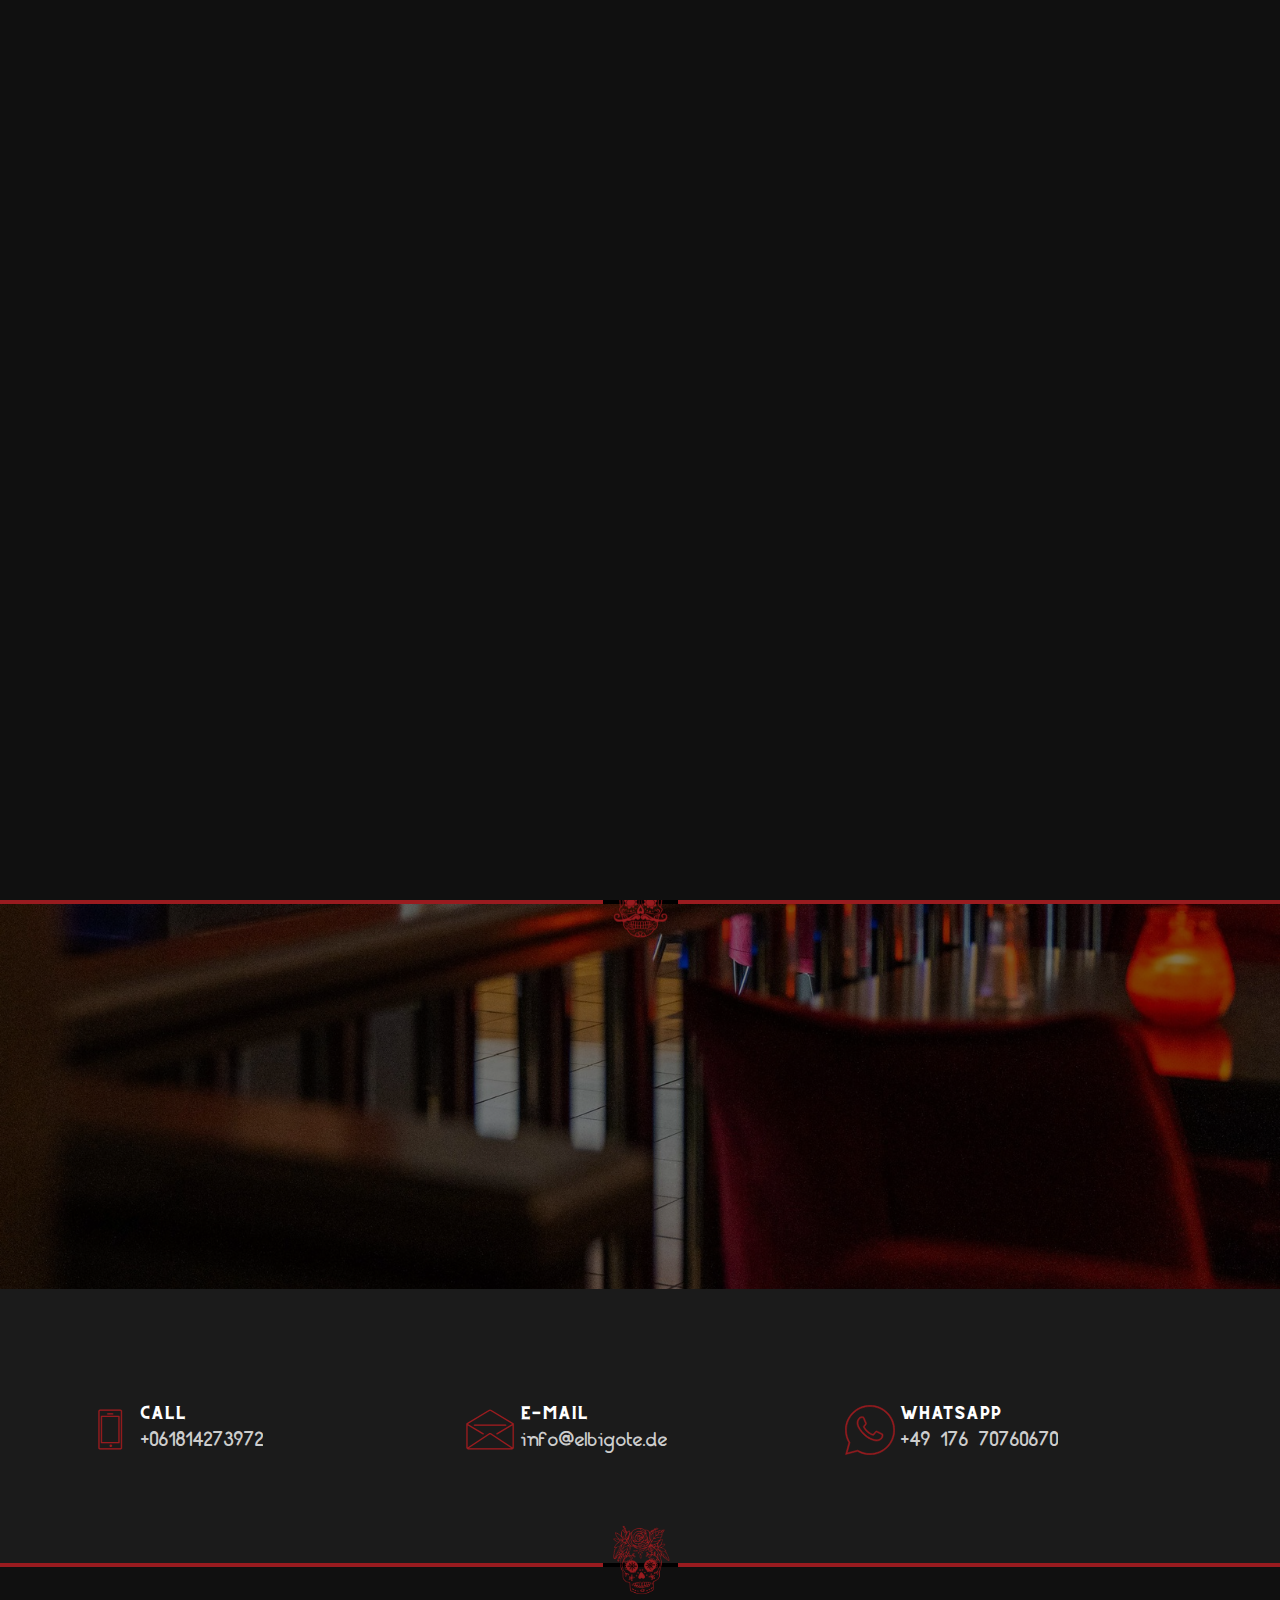
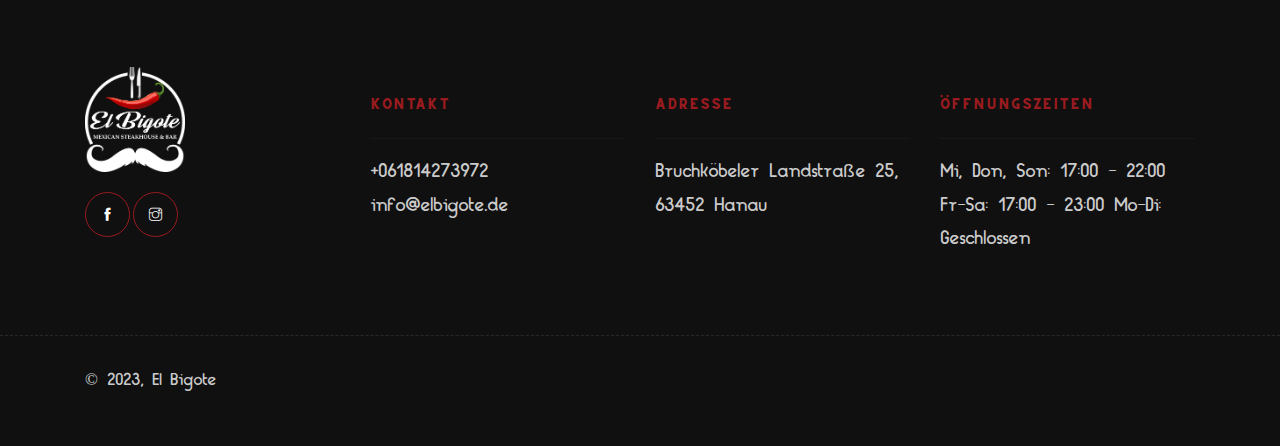
==== onepage-dark/index.html @ 5a8d060b "Initial" ====
<!DOCTYPE html>
<html lang="de">

<head>
    <meta charset="utf-8">
    <meta http-equiv="X-UA-Compatible" content="IE=edge" />
    <meta name="viewport" content="width=device-width, initial-scale=1, maximum-scale=1" />
    <title>El Bigote</title>
    <link rel="shortcut icon" href="../onepage-dark/img/home/El-Bigote.jpg" />
    <link rel="stylesheet" href="css/plugins.css" />
    <link rel="stylesheet" href="css/style.css" />
    <link rel="preconnect" href="https://fonts.googleapis.com">
    <link rel="preconnect" href="https://fonts.gstatic.com" crossorigin>
    <link href="https://fonts.googleapis.com/css2?family=Noto+Sans+Mono:wght@900&family=Noto+Serif:wght@400;700&family=Open+Sans:ital,wght@0,300;0,400;0,500;0,600;0,700;0,800;1,300;1,400;1,500;1,600;1,700;1,800&display=swap" rel="stylesheet">
</head>

<body>
    <!-- Preloader -->
    <div id="preloader"></div>
    <!-- Progress scroll totop -->
    <div class="progress-wrap cursor-pointer">
        <svg class="progress-circle svg-content" width="100%" height="100%" viewBox="-1 -1 102 102">
            <path d="M50,1 a49,49 0 0,1 0,98 a49,49 0 0,1 0,-98" />
        </svg>
    </div>
    <!-- Mouse cursor -->
    <!-- Navbar -->
   <nav class="navbar navbar-expand-lg" style="padding: 0px">
        <div class="container">
            <!-- Logo -->
            <div class="logo-wrapper valign">
                <div class="logo">
                    <a href="index.html"><img src="../onepage-dark/img/home/Transparent.png" style="width: 70px"></a>
                </div>
            </div>
            <a href="menu.html" class="only-mobile-whatsapp" style="background-color: #991b1f; padding: 10px 20px"> <span class="text-center">Karte</span></a>
            <button class="navbar-toggler" type="button" data-toggle="collapse" data-target="#navbarSupportedContent" aria-controls="navbarSupportedContent" aria-expanded="false" aria-label="Toggle navigation"> <span class="icon-bar"><i class="ti-line-double"></i></span> </button>
            <!-- Navbar links -->
            <div class="collapse navbar-collapse" id="navbarSupportedContent">
                <ul class="navbar-nav ml-auto">
                    <li class="nav-item"><a class="nav-link active" href="index.html">Home</a></li>
                    <li class="nav-item"><a class="nav-link active" href="menu.html">Menu</a></li>
                    <li class="nav-item"><a class="nav-link active nav-öffnungszeiten" href="#öffnungszeiten">Öffnungszeiten</a></li>
                </ul>
            </div>
        </div>
    </nav>
    <!-- Slider -->
    <header class="header slider-fade">
        <div class="owl-carousel owl-theme">
            <div class="text-left item bg-img" data-overlay-dark="4" data-background="img/home/erleben_wand.jpg">
                <div class="v-middle caption mt-30">
                    <div class="container">
                        <div class="row">
                            <div class="col-md-8">
                                <div class="o-hidden">
                                    <img style="width: 190px;" src="../onepage-dark/img/home/Transparent.png">
                                    <a href="https://wa.me/4917670760670?text=Ich%20m%C3%B6chte%20einen%20Tisch%20reservieren" class="butn mt-30"> <span class="text-center">Jetzt Reservieren</span></a>
                                    <!-- <a href="https://1.envato.market/winta" target="_blank" class="butn butn-dark"> <span>Reservieren</span>--></a>
                                </div>
                            </div>
                        </div>
                    </div>
                </div>
            </div>
        </div>
    </header>
    <!-- About -->
    <!-- Menus -->
    <!-- Gallery -->
    <!-- Team -->
    <!-- Testimonials -->
    <!-- News -->
    <!-- Promo video - Opening hours -->
    <div class="slice-section-male" style="">
        <div class="middle">
            <div class="slicing-icon-shadow-male"></div>
            <img class="slicing-icon-male" src="img/home/image%20(3).png">
        </div>
    </div>
    <section class="video-opening-hours-section" data-scroll-index="6" id="öffnungszeiten">
        <div class="background bg-img bg-img-fixed section-padding pb-0" data-background="img/home/erleben_saal.jpg" data-overlay-dark="5">
            <div class="container">
                <div class="row">
                   <!-- Promo video -->
                    <div class="col-md-2">

                    </div>
                    <!-- Opening hours -->
                    <div class="col-md-12 col-lg-10 col-xl-8 offset-md-1">
                        <div class="opening-hours-box animate-box" data-animate-effect="fadeInUp">
                            <div class="head-box">
                                <h6></h6>
                                <h4>&#xF6;ffnungszeiten</h4>
                            </div>
                            <div class="content-box">
                                <div class="item">
                                    <div class="info">
                                        <div class="row">
                                            <div class="col-12 col-sm-6 col-md-6 col-lg-4">
                                                <div class="cont">
                                                    <h6 class="day">Mi, Do und So</h6> <span class="time">17:00</span>
                                                    <br> <span class="time">22:00</span>
                                                </div>
                                            </div>
                                            <div class="col-12 col-sm-6 col-md-6 col-lg-4">
                                                <div class="cont">
                                                    <h6 class="day">Fr und Sa</h6> <span class="time">10:00</span>
                                                    <br> <span class="time">22:00</span>
                                                </div>
                                            </div>
                                            <div class="col-12 col-sm-12 col-md-12 col-lg-4">
                                                <div class="cont">
                                                    <h6 class="day">Mo und Di</h6> <span class="time">Ruhetag</span>
                                                    <br>
                                                </div>
                                            </div>
                                        </div>
                                    </div>
                                </div>
                            </div>
                        </div>
                    </div>
                </div>
            </div>
        </div>
    </section>
    <section class="section-padding">
        <div class="container mt-3">
            <div class="row">
                <div class="col-lg-4">
                    <div class="winta-contact-info2">
                        <div class="feat-inner2"> <span class="icon et-phone"></span>
                            <a href="tel:+061814273972" class="feat-info2">
                                <h5>Call</h5>
                                <h6>+061814273972</h6>
                            </a>
                        </div>
                    </div>
                </div>
                <div class="col-lg-4">
                    <div class="winta-contact-info2">
                        <div class="feat-inner2"> <span class="icon et-envelope"></span>
                            <div class="feat-info2">
                                <a href="mailto:info@elbigote.de">
                                    <h5>E-Mail</h5>
                                    <h6>info@elbigote.de</h6>
                                </a>
                            </div>
                        </div>
                    </div>
                </div>
                <div class="col-lg-4">
                    <div class="winta-contact-info2">
                        <div class="feat-inner2"> <img class="icon-whatsapp" src="img/home/download.svg" style="color: #991b1f"/>
                            <a href="https://wa.me/4917670760670?text=Ich%20m%C3%B6chte%20einen%20Tisch%20reservieren" class="feat-info2">
                                <h5>WhatsApp</h5>
                                <h6>+49 176 70760670</h6>
                            </a>
                        </div>
                    </div>
                </div>
            </div>
        </div>
    </section>
    <div class="slice-section-female">
        <div class="middle">
            <div class="slicing-icon-shadow-female"></div>
            <img id="slicing-icon-female" class="slicing-icon-female" src="img/home/image%20(2).png">
        </div>
    </div>
    <!-- Footer -->
    <footer class="main-footer dark">
        <div class="container">
            <div class="row">
                <div class="col-md-12 mb-30 col-xl-3">
                    <div class="item abot">
                        <div class="logo mb-20">
                            <img style="width: 100px" src="img/home/Transparent.png">
                        </div>
                        <div class="social-icon" >
                            <a href="https://www.facebook.com/elbigotemexicansteakhouse"><i class="ti-facebook"></i></a>
                            <a href="https://www.instagram.com/elbigotemexicansteakhouse/"><i class="ti-instagram"></i></a>
                        </div>
                    </div>
                </div>
                <div class="col-md-6 offset-md-1 mb-30 col-xl-3">
                    <div class="item fotcont">
                        <div class="fothead">
                            <h6>Kontakt</h6>
                            <hr style="background-color: #1b1b1b"/>
                        </div>
                        <p>+061814273972</p>
                        <p>info@elbigote.de</p>
                    </div>
                </div>
                <div class="col-md-6 offset-md-1 mb-30 col-xl-3">
                    <div class="item fotcont">
                        <div class="fothead">
                            <h6>Adresse</h6>
                            <hr style="background-color: #1b1b1b"/>
                        </div>
                        <p>Bruchköbeler Landstraße 25, 63452 Hanau</p>
                    </div>
                </div>
                <div class="col-md-6 offset-md-1 mb-30 col-xl-3">
                    <div class="item fotcont">
                        <div class="fothead">
                            <h6 class="öffnungszeiten">Öffnungszeiten</h6>
                            <hr style="background-color: #1b1b1b"/>
                        </div>
                        <p>Mi, Don, Son: 17:00 - 22:00 Fr-Sa: 17:00 - 23:00 Mo-Di: Geschlossen</p>
                    </div>
                </div>
            </div>
        </div>
        <div class="sub-footer">
            <div class="container">
                <div class="row">
                    <div class="col-md-8">
                        <div class="credits">
                            <p>© 2023, El Bigote</p>
                        </div>
                    </div>
                </div>
            </div>
        </div>
    </footer>
    <!-- jQuery -->
    <script src="js/jquery-3.0.0.min.js"></script>
    <script src="js/jquery-migrate-3.0.0.min.js"></script>
    <script src="js/modernizr-2.6.2.min.js"></script>
    <script src="js/pace.js"></script>
    <script src="js/popper.min.js"></script>
    <script src="js/bootstrap.min.js"></script>
    <script src="js/scrollIt.min.js"></script>
    <script src="js/jquery.waypoints.min.js"></script>
    <script src="js/owl.carousel.min.js"></script>
    <script src="js/jquery.stellar.min.js"></script>
    <script src="js/jquery.magnific-popup.js"></script>
    <script src="js/YouTubePopUp.js"></script>
    <script src="js/scripts.js"></script>
</body>
</html>
---- onepage-dark/css/style.css ----
/* -----------------------------------------------------------------------------------

 01. Google Fonts
 02. Basics style
 03. Preloader style
 04. Selection style
 05. Owl-Theme settings
 06. Sections style
 07. Navbar style
 08. Header style
 09. Slider style
 10. Page Banner Header
 11. About style 
 12. Team style
 13. Menu List Style
 14. Today Menu Style
 15. Testimonials
 16. Gallery style
 17. Promo video and Opening Hours style
 18. News Home style
 19. Blog style
 20. Post style
 21. Contact style
 22. Button style
 23. Progress scroll totop button
 24. Footer style
 25. Cursor Style
 26. Responsive (Media Query)
 27. Totenkopf icons
 
----------------------------------------------------------------------------------- */


/* ======= Google fonts ======= */
@import url('https://fonts.googleapis.com/css2?family=Mukta:wght@300;400;500;600;700&family=Pirata+One&display=swap');

@font-face {
    font-family: 'cs-gordon-vintage';
    src: url('onepage-dark/custom-fonts/CS Gordon Vintage.otf') format('opentype');
}

@font-face {
    font-family: 'nord-regular';
    src: url('onepage-dark/custom-fonts/NordRegular.ttf') format('opentype');
}
/* ======= Basics ======= */
* {
    margin: 0;
    padding: 0;
    -webkit-box-sizing: border-box;
    box-sizing: border-box;
    outline: none;
    list-style: none;
    word-wrap: break-word;
}
html,
body {
    -moz-osx-font-smoothing: grayscale;
    -webkit-font-smoothing: antialiased;
    -moz-font-smoothing: antialiased;
    font-smoothing: antialiased;
}
body {
    overflow-x: hidden !important;
    background: #1b1b1b;
    font-family: 'cs-gordon-vintage', sans-serif;
    font-size: 15px;
    line-height: 1.75em;
    font-weight: 400;
    color: rgba(255,255,255,0.8);
    outline: none;
}
p {
    font-family: 'Mukta', sans-serif;
    font-size: 15px;
    font-weight: 400;
    color: rgba(255,255,255,0.8);
    line-height: 1.75em;
    margin-bottom: 20px;
}
h1,
h2,
h3,
h4,
h5,
h6 {
    font-weight: 400;
    font-family: 'Pirata One', cursive;
    line-height: 1.5em;
}
img {
    width: 100%;
    height: auto;
    -webkit-transition: all 0.5s;
    -o-transition: all 0.5s;
    transition: all 0.5s;
    color: #000;
}
span,
a,
a:hover {
    display: inline-block;
    text-decoration: none;
    color: inherit;
}
b {
    font-weight: 400;
    color: #991b1f;
}
/* text field */
button,
input,
optgroup,
select,
textarea {
    font-family: 'Mukta', sans-serif;
}
input[type="password"]:focus,
input[type="email"]:focus,
input[type="text"]:focus,
input[type="file"]:focus,
input[type="radio"]:focus,
input[type="checkbox"]:focus,
textarea:focus {
    outline: none;
    background-color: #1b1b1b;
     border: 1px solid #991b1f;
}
input[type="password"],
input[type="email"],
input[type="text"],
input[type="file"],
textarea {
    max-width: 100%;
    margin-bottom: 15px;
    padding: 10px;
    height: auto;
    background-color: #1b1b1b;
    -webkit-box-shadow: none;
    box-shadow: none;
    border: 1px solid #303030;
    display: block;
    width: 100%;
    line-height: 1.75em;
    font-weight: 400;
    color: rgba(255,255,255,0.8);
    background-image: none;
    border-radius: 0;
    outline: none;
}
input:focus,
textarea:focus {
    border-bottom-width: 1px;
    border-color: #991b1f;
}

input[type="submit"],
input[type="reset"],
input[type="button"],
button {
    text-shadow: none;
    padding: 10px 24px;
    -webkit-box-shadow: none;
    box-shadow: none;
    line-height: 1.75em;
    font-weight: 400;
    border-style: solid;
    color: #fff;
    border-width: 0;
    -webkit-transition: background-color .15s ease-out;
    transition: background-color .15s ease-out;
    background-color: #991b1f;
    border: 1px solid #991b1f;
    margin: 3px 0;
}
input[type="submit"]:hover,
input[type="reset"]:hover,
input[type="button"]:hover,
button:hover {
    background-color: transparent;
    border: 1px solid #991b1f;
    color: #fff;
}
.alert-success {
    background: transparent;
    color: #fff;
    border: 1px solid #991b1f;
    border-radius: 0px;
}
/* Placeholder */
::-webkit-input-placeholder {
    color: rgba(255,255,255,0.8);
}
:-moz-placeholder {
    color: rgba(255,255,255,0.8);
}
::-moz-placeholder {
    color: rgba(255,255,255,0.8);
    opacity: 1;
}
:-ms-input-placeholder {
    color: rgba(255,255,255,0.8);
}



select {
    padding: 10px;
    border-radius: 5px;
}
table,
th,
tr,
td {
    border: 1px solid #ececec;
}
th,
tr,
td {
    padding: 10px;
}
input[type="radio"],
input[type="checkbox"] {
    display: inline;
}
.bg-gray {
    background: #f8fafd;
}
.o-hidden {
    overflow: hidden;
}
.position-re {
    position: relative;
}
.full-width {
    width: 100%;
}
.bg-img {
    background-repeat: no-repeat;
    background-position: top;
    background-size: cover;
}
.bg-img-fixed {
    background-attachment: fixed;
}
.bg-fixed {
    background-attachment: fixed;
}
.pattern {
    background-repeat: repeat;
    background-size: auto;
}
.sub-title {
    font-size: 15px;
    font-weight: 400;
    color: #101010;
    margin-bottom: 10px;
}
.bold {
    font-weight: 700;
}
.count {
    font-family: 'Mukta', sans-serif;
}
.valign {
    display: -webkit-box;
    display: -ms-flexbox;
    display: flex;
    -webkit-box-align: center;
    -ms-flex-align: center;
    align-items: center;
}
.v-middle {
    position: absolute;
    width: 100%;
    top: 50%;
    left: 0;
    -webkit-transform: translate(0%, -50%);
    transform: translate(0%, -50%);
}
.line-hr-left {
    width: 70px;
    border-top: 1px solid #991b1f;
    margin: 0 0 20px 0;
}
.line-hr-right {
    width: 70px;
    border-top: 1px solid #991b1f;
    margin: 0 0 0 auto;
}
.line-hr-center {
    width: 70px;
    border-top: 1px solid #991b1f;
    margin: auto;
}
.bg-darkcolor {
    background: #101010;
}
/* important for animate effect */
.js .animate-box {
    opacity: 0;
}


/* ======= Preloader ======= */
.pace {
  pointer-events: none;
  -webkit-user-select: none;
  -moz-user-select: none;
  -ms-user-select: none;
  user-select: none;
  z-index: 99999999999999;
  position: fixed;
  margin: auto;
  top: 0;
  left: 0;
  right: 0;
  bottom: 0;
  width: 400px;
  border: 0px;
  height: 1px;
  overflow: hidden;
  background: rgba(255, 255, 255, 0.05);
  -webkit-transition: all 1s;
  -o-transition: all 1s;
  transition: all 1s; }
.pace .pace-progress {
    -webkit-transform: translate3d(0, 0, 0);
    transform: translate3d(0, 0, 0);
    max-width: 300px;
    position: fixed;
    z-index: 99999999999999;
    display: block;
    position: absolute;
    top: 0;
    right: 100%;
    height: 100%;
    width: 100%;
    background: #991b1f; }
.pace.pace-inactive {
  width: 100vw;
  opacity: 0; }
.pace.pace-inactive .pace-progress {
    max-width: 100vw; 
}
#preloader {
  width: 100%;
  height: 100vh;
  overflow: hidden;
  position: fixed;
  z-index: 9999999; }
#preloader:after, #preloader:before {
    content: '';
    position: fixed;
    left: 0;
    height: 50%;
    width: 100%;
    background: #101010;
    -webkit-transition-timing-function: cubic-bezier(0.19, 1, 0.22, 1);
    -o-transition-timing-function: cubic-bezier(0.19, 1, 0.22, 1);
    transition-timing-function: cubic-bezier(0.19, 1, 0.22, 1); }
#preloader:before {
    top: 0; 
}
#preloader:after {
    bottom: 0; 
}
#preloader.isdone {
    visibility: hidden;
    -webkit-transition-delay: 1.5s;
    -o-transition-delay: 1.5s;
    transition-delay: 1.5s; }
#preloader.isdone:after, #preloader.isdone:before {
      height: 0;
      -webkit-transition: all 0.7s cubic-bezier(1, 0, 0.55, 1);
      -o-transition: all 0.7s cubic-bezier(1, 0, 0.55, 1);
      transition: all 0.7s cubic-bezier(1, 0, 0.55, 1);
      -webkit-transition-delay: 1s;
      -o-transition-delay: 1s;
      transition-delay: 1s; }
.loading-text {
  font-size: 40px;
  font-weight: 400;
  letter-spacing: 4px;
  position: absolute;
  top: calc(50% - 30px);
  left: 50%;
  -webkit-transform: translate(-50%, -50%);
  -ms-transform: translate(-50%, -50%);
  transform: translate(-50%, -50%);
  color: #FFF;
  font-family: 'Pirata One', cursive;
  z-index: 9999; }
.loading-text.isdone {
    top: 50%;
    opacity: 0;
    -webkit-transition: all 0.8s cubic-bezier(0.19, 1, 0.22, 1);
    -o-transition: all 0.8s cubic-bezier(0.19, 1, 0.22, 1);
    transition: all 0.8s cubic-bezier(0.19, 1, 0.22, 1);
    -webkit-transition-delay: .5s;
    -o-transition-delay: .5s;
    transition-delay: .5s; }


/* ======= Selection ======= */
::-webkit-selection {
    color: rgba(255,255,255,0.8);
    background: rgba(153, 27, 31, 0.5);
}
::-moz-selection {
    color: rgba(255,255,255,0.8);
    background: rgba(153, 27, 31, 0.5);
}
::selection {
    color: rgba(255,255,255,0.8);
    background: rgba(153, 27, 31, 0.5);
}


/* ======= Owl-Theme settings ======= */
.owl-theme .owl-dots .owl-dot.active span, .owl-theme .owl-dots .owl-dot:hover span {
    background: #991b1f;
}
.owl-theme .owl-dots .owl-dot span {
    width: 7px;
    height: 7px;
    margin: 5px 5px;
    background: #fff;
}


/* ======= Sections ======= */
.section-padding {
    padding: 90px 0;
}
.section-padding h6 {
    color: #fff;
    font-size: 27px;
    margin-bottom: 20px;
}
.section-padding h6 span {
    color: #991b1f;
}
.section-subtitle {
    color: #fff;
    font-size: 15px;
    font-weight: 400;
    margin-bottom: 15px;
    text-transform: uppercase;
    letter-spacing: 5px;
    font-family: 'Mukta', sans-serif;
    position: relative;
    padding-left: 65px;
}
.section-subtitle:before {
    content: "";
    width: 50px;
    height: 1px;
    background: #991b1f;
    position: absolute;
    left: 0;
    top: 50%;
}
.section-title {
    font-size: 60px;
    font-family: 'Pirata One', cursive;
    font-weight: 400;
    color: #991b1f;
    position: relative;
    margin-bottom: 20px;
    line-height: 1.2em;
}
h2 span {
    color: #fff;
}
.line-hr {
    width: 70px;
    border-top: 1px solid #fff;
    margin-top: 0px;
    margin-bottom: 30px;
}


/* ======= Navbar ======= */

.navbar {
    position: absolute;
    left: 0;
    top: 0;
    width: 100%;
    background: transparent;
    z-index: 9;
    padding: 10px 10px;
    background-color: black;
}
.navbar .icon-bar {
    color: #fff;
}
.only-mobile-whatsapp {
    font-size: 10px;
    display: none;
}
@media screen and (min-width: 360px) {
    .only-mobile-whatsapp {
        display: flex;
    }

    .only-mobile-whatsapp > span {
        font-size: 10px;
    }
}
@media screen and (min-width: 992px) {
    .only-mobile-whatsapp {
        font-size: 10px;
        display: none;
    }
}
.only-mobile-whatsapp > span {
    font-size: 10px;
}
.navbar .navbar-nav .nav-link {
    font-size: 15px;
    font-family: 'cs-gordon-vintage', 'sans-serif';
    font-weight: 400;
    letter-spacing: 1px;
    color: #fff;
    margin: 15px 5px;
    -webkit-transition: all .4s;
    transition: all .4s;
}
.navbar .navbar-nav .nav-link:hover {
    color: #991b1f;
}
.navbar .navbar-nav .active {
    color: #991b1f !important;
}
.nav-scroll {
    background: #101010;
    padding: 0 0 0 0;
    position: fixed;
    top: -100px;
    left: 0;
    width: 100%;
    -webkit-transition: -webkit-transform .5s;
    transition: -webkit-transform .5s;
    transition: transform .5s;
    transition: transform .5s, -webkit-transform .5s;
    -webkit-transform: translateY(100px);
    transform: translateY(100px);
    -webkit-box-shadow: 0px 10px 30px rgba(0, 0, 0, 0.1);
    box-shadow: 0px 10px 30px rgba(0, 0, 0, 0.1);
    z-index: 999;
    border: none;
    border-bottom: 1px solid #1b1b1b;
}
.nav-öffnungszeiten:before {
    content: '.';
    position: absolute;
    top: 201px;
    left: 30px;
}
.nav-öffnungszeiten:after {
    content: '.';
    position: absolute;
    top: 201px;
    left: 38px;
}
@media screen and (width: 1024px) {
    .nav-öffnungszeiten:before {
        content: '.';
        position: absolute;
        top: 28px;
        left: 762px;
    }
    .nav-öffnungszeiten:after {
        content: '.';
        position: absolute;
        top: 28px;
        left: 770px;
    }
}
@media screen and (width: 1280px) {
    .nav-öffnungszeiten:before {
        content: '.';
        position: absolute;
        top: 28px;
        left: 980px;
    }
    .nav-öffnungszeiten:after {
        content: '.';
        position: absolute;
        top: 28px;
        left: 987px;
    }
}
@media screen and (width: 1480px) {
    .nav-öffnungszeiten:before {
        content: '.';
        position: absolute;
        top: 28px;
        left: 1072px;
    }
    .nav-öffnungszeiten:after {
        content: '.';
        position: absolute;
        top: 28px;
        left: 1080px;
    }
}
@media screen and (width: 1680px) {
    .nav-öffnungszeiten:before {
        content: '.';
        position: absolute;
        top: 28px;
        left: 1172px;
    }
    .nav-öffnungszeiten:after {
        content: '.';
        position: absolute;
        top: 28px;
        left: 1180px;
    }
}
@media screen and (width: 1880px) {
    .nav-öffnungszeiten:before {
        content: '.';
        position: absolute;
        top: 28px;
        left: 1272px;
    }
    .nav-öffnungszeiten:after {
        content: '.';
        position: absolute;
        top: 28px;
        left: 1280px;
    }
}
@media screen and (width: 2080px) {
    .nav-öffnungszeiten:before {
        content: '.';
        position: absolute;
        top: 28px;
        left: 1372px;
    }
    .nav-öffnungszeiten:after {
        content: '.';
        position: absolute;
        top: 28px;
        left: 1380px;
    }
}
@media screen and (width: 2280px) {
    .nav-öffnungszeiten:before {
        content: '.';
        position: absolute;
        top: 28px;
        left: 1472px;
    }
    .nav-öffnungszeiten:after {
        content: '.';
        position: absolute;
        top: 28px;
        left: 1480px;
    }
}
@media screen and (min-width: 2480px) {
    .nav-öffnungszeiten:before {
        content: '.';
        position: absolute;
        top: 28px;
        left: 1612px;
    }
    .nav-öffnungszeiten:after {
        content: '.';
        position: absolute;
        top: 28px;
        left: 1620px;
    }
}
@media screen and (min-width: 2680px) {
    .nav-öffnungszeiten:before {
        content: '.';
        position: absolute;
        top: 28px;
        left: 1572px;
    }
    .nav-öffnungszeiten:after {
        content: '.';
        position: absolute;
        top: 28px;
        left: 1580px;
    }
}
.nav-scroll .icon-bar {
    color: #991b1f;
}
.nav-scroll .navbar-nav .nav-link {
    color: #fff;
}
.nav-scroll .navbar-nav .active {
    color: #991b1f !important;
}
.nav-scroll .navbar-nav .logo {
    padding: 15px 0;
    color: #fff;
}
.nav-scroll .logo {
    width: 112px;
}
.nav-scroll .logo-wrapper .logo h2 {
    font-weight: 400;
    font-size: 50px;
    margin-bottom: 0;
    color: #fff;
    line-height: 0.7em;
}
.nav-scroll .logo-wrapper .logo span {
        display: block;
    margin-top: 7px;
    font-size: 7px;
    color: #fff;
    font-weight: 400;
    margin-left: 0px;
}
.nav-scroll .logo-wrapper {
    padding: 20px 0;
    background: #101010;
}
.logo-wrapper {
    float: left;
    padding: 20px 0;
}
.logo-wrapper .logo h2 {
    font-weight: 400;
    font-size: 55px;
    color: #fff;
    line-height: 0.7em;
    letter-spacing: 4px;
}
.logo-wrapper .logo span {
    font-family: 'Noto Serif', serif;
    display: block;
    margin-top: 7px;
    font-size: 8px;
    letter-spacing: 3px;
    color: #fff;
    font-weight: 400;
    line-height: 1.5em;
    text-transform: uppercase;
    background: #991b1f;
    padding: 3px;
    text-align: center;
}
.logo {
    padding: 0;
    width: 122px;
    display: flex;
    justify-content: center;
}
@media screen and (min-width: 768px) {
    .logo {
        padding: 0;
        width: 122px;
        display: flex;
        justify-content: left;
    }
}
.dropdown:hover .dropdown-menu,
.dropdown:hover .mega-menu {
    opacity: 1;
    visibility: visible;
    -webkit-transform: translateY(0);
    transform: translateY(0);
}
.dropdown .nav-link {
    cursor: pointer;
}
.dropdown .nav-link i {
    padding-left: 1px;
    font-size: 9px;
}
.dropdown-item {
    position: relative;
}
.dropdown-item:hover .sub-menu {
    opacity: 1;
    visibility: visible;
    -webkit-transform: translateY(0);
    transform: translateY(0);
}
.dropdown-item span {
    display: block;
    cursor: pointer;
}
.dropdown-menu,
.sub-menu {
    display: block;
    opacity: 0;
    visibility: hidden;
    -webkit-transform: translateY(20px);
    transform: translateY(20px);
    width: 180px;
    padding: 15px 10px;
    border-radius: 0;
    border: 0;
    background-color: #101010;
    -webkit-transition: all .3s;
    transition: all .3s;
}
.dropdown-menu .dropdown-item,
.sub-menu .dropdown-item {
    padding: 7px 14px;
    font-size: 21px;
    font-family: 'Pirata One', cursive;
    font-weight: 400;
    letter-spacing: 1px;
    color: #fff;
    position: relative;
    -webkit-transition: all .4s;
    transition: all .4s;
    border-bottom: 1px solid rgba(255,255,255,0.05);
}
.dropdown-menu .dropdown-item:last-child,
.sub-menu .dropdown-item:last-child {
    border-bottom: none;
}
.dropdown-menu .dropdown-item:hover,
.sub-menu .dropdown-item:hover {
    background: transparent;
    padding-left: 20px;
    color: #991b1f;
}
.dropdown-menu .dropdown-item a,
.sub-menu .dropdown-item a {
    display: block;
}
.dropdown-menu .dropdown-item i,
.sub-menu .dropdown-item i {
    padding: 5px 0 0 5px;
    font-size: 11px;
    float: right;
}
.dropdown-menu .dropdown-item em,
.sub-menu .dropdown-item em {
    font-size: 8px;
    background-color: #000;
    padding: 2px 4px;
    color: #fff;
    border-radius: 2px;
    position: absolute;
    right: 10px;
    top: 5px;
}
.dropdown-menu.last {
    left: -100%;
}
.sub-menu {
    position: absolute;
    left: 100%;
    top: -5px;
}
.sub-menu.left {
    left: -100%;
    margin-left: -20px;
}
.mega-menu {
    position: absolute;
    opacity: 0;
    visibility: hidden;
    -webkit-transform: translateY(20px);
    transform: translateY(20px);
    right: -150px;
    width: 800px;
    background-color: #fff;
    -webkit-box-shadow: 0px 10px 20px rgba(0, 0, 0, 0.05);
    box-shadow: 0px 10px 20px rgba(0, 0, 0, 0.05);
    -webkit-transition: all .3s;
    transition: all .3s;
}
.mega-menu .dropdown-title {
    display: block;
    color: #101010;
    font-size: 10px;
    font-weight: 400;
    letter-spacing: 1px;
    text-transform: uppercase;
    margin-bottom: 15px;
    padding: 0 15px 15px;
    border-bottom: 1px solid #f7f7f7;
}
.mega-menu .dropdown-menu {
    position: static !important;
    float: left;
    -webkit-box-shadow: none;
    box-shadow: none;
    border-right: 1px solid #f7f7f7;
    border-bottom: 1px solid #f7f7f7;
    -webkit-transition: all .3s;
    transition: all .3s;
}
@media screen and (max-width: 767px) {
    .navbar {
        padding-right: 0px;
        padding-right: 0px;
        background: transparent;
    }
    .nav-scroll {
        background: #101010;
    }
    .logo-wrapper {
        float: left;
        padding-left: 5px;
    }
    .nav-scroll .logo-wrapper {
        padding: 15px;
        background-color: #101010;
    }
}


/* ======= Header ======= */
.header {
    min-height: 100vh;
    overflow: hidden;
}
.header .caption .o-hidden {
    display: flex;
    flex-direction: column;
    justify-content: center;
    align-items: center;
}
@media screen and (width: 768px) {
    .header .caption .o-hidden {
        display: flex;
        flex-direction: column;
        justify-content: center;
        align-items: center;
        position: relative;
        left: -800px;
        top: 230px;
    }
}
@media screen and (min-width: 1300px) {
    .header .caption .o-hidden {
        display: flex;
        flex-direction: column;
        justify-content: center;
        align-items: center;
        position: relative;
        left: -100px;
        top: 230px;
    }
}
@media screen and (min-width: 1700px) {
    .header .caption .o-hidden {
        display: flex;
        flex-direction: column;
        justify-content: center;
        align-items: center;
        position: relative;
        left: -300px;
        top: 230px;
    }
}
@media screen and (min-width: 2000px) {
    .header .caption .o-hidden {
        display: flex;
        flex-direction: column;
        justify-content: center;
        align-items: center;
        position: relative;
        left: -600px;
        top: 230px;
    }
}
.header .caption h2 {
    font-weight: 400;
    font-size: 30px;
}
.header .caption h4 {
    font-family: 'Noto Serif', serif;
    font-weight: 400;
    color: #fff;
    font-size: 18px;
    margin-bottom: 10px;
    letter-spacing: 5px;
    text-transform: uppercase;
    -webkit-animation-delay: .2s;
    animation-delay: .2s;
}
.header .caption h1 {
    font-family: 'cs-gordon-vintage', serif!important;
    position: relative;
    margin-bottom: 15px;
    font-weight: 400;
    font-size: 90px;
    word-spacing: 5px;
    line-height: 1.2em;
    -webkit-animation-delay: .6s;
    animation-delay: .6s;
    color: #fff;
}
.header .caption p {
    font-family: 'Mukta', sans-serif;
    font-size: 20px;
    font-weight: 400;
    margin-bottom: 0;
    color: #fff;
    -webkit-animation-delay: 1s;
    animation-delay: 1s;
}
.header .caption p span {
    letter-spacing: 5px;
    text-transform: uppercase;
    margin: 0 5px;
    padding-right: 14px;
    position: relative;
}
.header .caption p span:last-child {
    padding: 0;
}
.header .caption p span:last-child:after {
    display: none;
}
.header .caption p span:after {
    content: '';
    width: 7px;
    height: 7px;
    border-radius: 50%;
    background: #000;
    position: absolute;
    top: 10px;
    right: 0;
    opacity: .5;
}
.header .caption .butn {
    -webkit-animation-delay: 1.2s;
    animation-delay: 1.2s;
}
.header .social a {
    color: #eee;
    font-size: 15px;
    margin: 10px 15px;
}


/* ======= Slider ======= */
.slider .owl-item,
.slider-fade .owl-item {
    height: 100vh;
    position: relative;
}
.slider .item,
.slider-fade .item {
    position: absolute;
    top: 0;
    left: 0;
    height: 100%;
    width: 100%;
    background-size: cover;
    background-position: top;
}
.slider .item .caption,
.slider-fade .item .caption {
    z-index: 9;
}
.slider .owl-theme .owl-dots,
.slider-fade .owl-theme .owl-dots {
    position: absolute;
    bottom: 5vh;
    width: 100%;
}
/* owl-nav next and prev */
.slider-fade .owl-nav {
    position: absolute;
    bottom: 5%;
    right: 12%;
}
.slider-fade .owl-prev {
    float: left;
}
.slider-fade .owl-next {
    float: right;
}
.slider-fade .owl-theme .owl-nav [class*=owl-] {
    background-color: transparent;
    border: 1px solid #991b1f;
    width: 40px;
    height: 40px;
    line-height: 32px;
    border-radius: 0%;
    float: left;
    font-size: 10px;
    border-radius: 50%;
}
.slider-fade .owl-theme .owl-nav [class*=owl-]:hover {
    background-color: #991b1f;
    color: #fff;
}
@media screen and (max-width: 768px) {
    .slider-fade .owl-nav {
        display: none;
    }
}


/* ======= Page Banner Header ======= */
.banner-header {
    height: 55vh;
    z-index: 0;
}
.banner-header h6 {
    font-size: 15px;
    font-weight: 400;
    margin-bottom: 10px;
}
.banner-header h6 a:hover {
    color: #000;
}
.banner-header h6 i {
    margin: 0 15px;
    font-size: 10px;
}
.banner-header h5 {
    color: #fff;
    font-size: 25px;
    font-family: 'Pirata One', cursive;
    font-weight: 400;
    margin-bottom: 15px;
    text-transform: uppercase;
    letter-spacing: 3px;
    word-spacing: 3px;
}
.banner-header h1 {
    font-size: 50px;
    font-family: 'Pirata One', cursive;
    font-weight: 400;
    color: #991b1f;
    position: relative;
    margin-bottom: 10px;
    line-height: 1em;
    text-transform: uppercase;
    letter-spacing: 1px;
    word-spacing: 5px;
}
.banner-header p {
    font-family: 'Mukta', sans-serif;
    font-size: 16px;
    font-weight: 400;
    margin-bottom: 0;
    color: #fff;
    -webkit-animation-delay: 1s;
    animation-delay: 1s;
}
.banner-header p a {
    color: #991b1f;
}
@media screen and (max-width: 767px) {
    .banner-header {
        height: 50vh;
        margin-top: 0px;
    }
    .banner-header h6 {
        font-size: 12px;
        font-weight: 400;
        margin-bottom: 10px;
    }
    .banner-header h6 a:hover {
        color: #101010;
    }
    .banner-header h6 i {
        margin: 0 15px;
        font-size: 10px;
    }
    .banner-header h5 {
        line-height: 1em;
    }
    .banner-header h1 {}
    .banner-header p {
        font-size: 15px;
        color: #fff;
    }
}


/* ======= About style ======= */
.about {
    position: relative;
}
.about .frame-img {
    overflow: hidden;
    position: relative;
}
.about .frame-img .img,
.about .frame-img img {
    overflow: hidden;
    position: relative;
     -webkit-transition: all .8s;
    transition: all .8s;
}
.about .frame-img:hover .img {
    -webkit-transform: scale(0.97, 0.97);
    transform: scale(0.97, 0.97);
}
.about .frame-img .img .since {
    position: absolute;
    right: 70px;
    top: 70px;
}
.about .frame-img .img .since span {
    display: block;
    color: #b19777;
    font-size: 22px;
    font-weight: 700;
    text-transform: uppercase;
    line-height: 1;
}
.about .frame-img .img .since span:first-of-type {
    font-size: 16px;
    font-weight: 600;
    letter-spacing: 2px;
}
.about .frame-img .img .years {
    position: absolute;
    left: 70px;
    bottom: 70px;
}
.about .frame-img .img .years h2 {
    font-size: 140px;
    font-weight: 800;
    background: url(../img/exp.jpg) no-repeat;
    background-position: 18% 65%;
    -webkit-background-clip: text;
    -webkit-text-fill-color: transparent;
    line-height: 1;
}
.about .frame-img .img .years h5 {
    color: #b19777;
    letter-spacing: 5px;
    font-size: 20px;
}
.about .about-frame .pattern {
    height: 100%;
    width: 100%;
}
.about .about-frame .years-about-frame {
    position: relative;
    height: 100%;
    width: 100%;
    border: 10px solid #303030;
}
.about .about-frame .years-about-frame .about-frame-text {
    position: absolute;
    bottom: 40px;
    left: -10px;
    padding: 10px 0;
    width: -webkit-max-content;
    width: -moz-max-content;
    width: max-content;
    background: #1b1b1b;
}
.about .about-frame .years-about-frame .about-frame-text h2 {
    font-size: 70px;
    line-height: 1;
    display: inline-block;
    position: relative;
    z-index: 2;
    color: #991b1f;
}
.about .about-frame .years-about-frame .about-frame-text h2:after {
    content: '';
    width: 40px;
    height: 40px;
    border-radius: 50%;
    background: #303030;
    position: absolute;
    right: -15px;
    top: -15px;
    z-index: -1;
}
.about .about-frame .years-about-frame .about-frame-text h6 {
    font-size: 14px;
    font-family: 'Mukta', sans-serif;
    color: #fff;
    margin-bottom: 0;
}

@media screen and (max-width: 767px) {
.about .about-frame:after {
    right: 0; 
    }
.about .frame-img .img {
    width: 100%; 
}
.about .about-frame ul {
    display: block; 
}
.about .about-frame ul li {
    margin-top: 10px;
    display: inline-block; 
}
.about .about-frame .years-about-frame {
    height: 300px;
    margin-top: 20px; }
}


/* ======= Team style ======= */
.team .item {
    overflow: hidden;
    position: relative;
    text-align: center;
}
.team .item .team-img {
    overflow: hidden;
    position: relative;
}
.team .item .team-img:hover .img {
    -webkit-transform: scale(1.1, 1.1);
    transform: scale(1.1, 1.1);
}
.team .item .team-img .img {
    -webkit-transition: all .4s;
    transition: all .4s;
}
.team .item .infos {
    text-align: center;
    padding-top: 30px;
    background-color: transparent;
}
.team .item .infos h6 {
    font-size: 24px;
    color: #fff;
    margin-bottom: 5px;
    text-transform: none;
}
.team .item .infos span {
    color: #991b1f;
    margin-bottom: 0px;
}


/* ======= Menu List style ======= */
.menus .owl-carousel .owl-stage-outer {
    padding: 10px 0 0;
}
.menus .tabs-icon .item {
    padding: 10px;
    cursor: pointer;
}
.menus .tabs-icon .item .icon {
    padding: 10px;
    color: rgba(255,255,255,0.8);
    font-size: 40px;
}
.menus .tabs-icon .item h6 {
    font-size: 27px;
    letter-spacing: 1px;
    color: #fff;
    margin-bottom: 0;
}
.menus .tabs-icon .owl-item.actived .item,
.menus .tabs-icon .item.active {
    color: #fff;
    position: relative;
    padding: 10px;
}
.menus .tabs-icon .owl-item.actived .item .icon,
.menus .tabs-icon .item.active .icon {
    color: #991b1f;
}
.menus .menus-content .cont {
    display: none;
}
.menus .menus-content .cont .menus-info {
    text-align: right;
}
.menus .menus-content .cont h5 {
    font-size: 24px;
    color: #991b1f;
    margin-bottom: 10px;
    text-align: left;
    border-bottom: 1px dashed rgba(255,255,255, 0.1);
    line-height: 2em;
    letter-spacing: 1px;
}
.menus .menus-content .cont h5 .price {
    color: #991b1f;
    float: right;
}
.menus .menus-content .active {
    display: block;
}
/* menu owl-theme */
.menus .owl-theme .owl-nav.disabled + .owl-dots {
    margin-top: 15px;
    display: inline-block;
}
.menus .owl-theme .owl-dots .owl-dot span {
    width: 40px;
    height: 2px;
    margin: 0 2px 0 0;
    border-radius: 0;
    background: rgba(200, 200, 200, 0.4);
}
.menus .owl-theme .owl-dots .owl-dot.active span,
.menus .owl-theme .owl-dots .owl-dot:hover span {
    background: #991b1f;
}
.menus .owl-theme .owl-nav [class*=owl-] {
    position: absolute;
    top: 40%;
    background: transparent;
    color: #991b1f;
    width: 45px;
    height: 45px;
    line-height: 40px;
    border-radius: 50%;
    border: 1px solid #991b1f;
    opacity: 0;
    -webkit-transition: all .5s;
    transition: all .5s;
}
.menus .owl-theme .owl-nav [class*=owl-]:hover {
    background: transparent;
    color: #991b1f;
}
.menus .bg-img .owl-theme .owl-nav [class*=owl-] {
    color: #fff;
}
.menus .owl-carousel .owl-nav .owl-next {
    right: 0;
}
.menus .owl-carousel .owl-nav .owl-prev {
    left: 0;
}
.menus .owl-carousel .owl-nav .owl-next span,
.menus .owl-carousel .owl-nav .owl-prev span {
    font-size: 16px;
    line-height: 1em;
}
.menus .owl-theme:hover .owl-nav [class*=owl-] {
    opacity: 1;
}
.menus .owl-theme .owl-nav [class*=owl-] {
    top: 35%;
    font-size: 17px;
}
.menus .owl-carousel .owl-nav .owl-next {
    right: -50px;
}
.menus .owl-carousel .owl-nav .owl-prev {
    left: -50px;
}
.menus .owl-carousel .owl-nav .owl-prev {
    left: -60px;
}
.menus .owl-carousel .owl-nav .owl-next {
    right: -60px;
}
.menus .menus-content .cont .menus-info {
    text-align: center;
    margin-bottom: 20px;
}

@media screen and (max-width: 767px) {
    .menus .owl-theme .owl-nav [class*=owl-] {
    display: none;
}
}
    
/* menupage price */
.menupage-price {}
.menupage-price-info {}
.menupage-price-info .title {
    font-family: 'Pirata One', cursive;
    font-size: 24px;
    color: #991b1f;
    margin-bottom: 10px;
    text-align: left;
    border-bottom: 1px dashed rgba(255,255,255,0.1);
    line-height: 2em;
}
.menupage-price-info .title .price {
    color: #991b1f;
    float: right;
}


/* =======  Today Menu Style ======= */
.menu-today-container {
    position: relative;
    text-align: left;
    margin: 0;
    margin-bottom: 30px;
    padding: 30px;
    padding-bottom: 0;
    background: #1b1b1b;
    border-bottom: 1px solid transparent;
    transition: .2s;
    overflow: hidden;
    cursor: pointer;
    z-index: 3;
}
.menu-today-container .menu-today-heading {
    font-size: 27px;
    letter-spacing: 1px;
    color: #fff;
    margin-bottom: 10px;
}
.menu-today-container:hover {
    z-index: 100;
    border-bottom: 1px solid #991b1f;
}
.menu-today-text-area p {
    font-family: inherit !important;
    opacity: 0;
    color: rgba(255,255,255,0.8);
    margin-bottom: -35px
}
.menu-today-container:hover .menu-today-text-area p {
    opacity: 1
}
.menu-today-text-area ul {
    font-family: inherit !important;
    opacity: 0;
    color: rgba(255,255,255,0.8);
    margin-bottom: -45px;
    line-height: 1.5em;
}
.menu-today-container:hover .menu-today-text-area ul {
    opacity: 1
}
.menu-today-img-area,
.menu-today-text-area {
    display: inline-block;
    vertical-align: bottom;
    transition: transform .2s ease-in-out
}
.menu-today-img-area {
    font-size: 50px;
    color: #991b1f;
    margin-bottom: 15px;
    margin-right: 0;
    float: left;
    width: 100%;
    -webkit-transition: all 200ms ease-in-out;
    -moz-transition: all 200ms ease-in-out;
    -o-transition: all 200ms ease-in-out;
    transition: all 200ms ease-in-out;
    line-height: 1em;
}
.menu-today-container:hover .menu-today-text-area,
.menu-today-container:hover .menu-today-img-area {
    -webkit-transform: translate3d(0, -67px, 0);
    transform: translate3d(0, -67px, 0)
}
.menu-today-container:hover .menu-today-img-area {
    opacity: 0
}
.menu-today-container .menu-today-img-area img {
    margin-bottom: 5px;
    max-height: 60px;
    width: auto
}


/* =======  Testimonials  ======= */
.testimonials .client-area {
    margin-bottom: 15px;
}
.testimonials .client-area .img {
    display: inline-block;
    position: relative;
}
.testimonials .client-area .img .icon {
    width: 50px;
    position: absolute;
    top: 70px;
}
.testimonials .client-area .img .icon:first-of-type {
    left: -70px;
}
.testimonials .client-area .img .icon:last-of-type {
    right: -70px;
}
.testimonials .client-area .author {
    width: 100px;
    height: 100px;
    border-radius: 50%;
    overflow: hidden;
    margin: 0 auto 15px;
}
.testimonials .client-area h6 {
    color: #991b1f;
    font-size: 36px;
    text-transform: none;
    letter-spacing: 1px;
    margin-bottom: 0;
    word-spacing: 3px;
}
.testimonials .client-area span {
    font-size: 15px;
    font-weight: 400;
    text-transform: uppercase;
    color: #fff;
    letter-spacing: 3px;
}
.testimonials p {
    margin-bottom: 15px;
    font-size: 17px;
}


/* ======= Gallery style ======= */
.gallery-item {
    position: relative;
    padding-top: 20px;
}
.gallery-box {
    overflow: hidden;
    position: relative;
}
.gallery-box .gallery-img {
    position: relative;
    overflow: hidden;
}
.gallery-box .gallery-img:after {
    content: " ";
    display: block;
    width: 100%;
    height: 100%;
    position: absolute;
    top: 0;
    left: 0;
    border-radius: 0px;
    transition: all 0.27s cubic-bezier(0.3, 0.1, 0.58, 1);
}
.gallery-box .gallery-img > img {
    transition: all 0.3s cubic-bezier(0.3, 0.1, 0.58, 1);
    border-radius: 0;
}
.gallery-box .gallery-detail {
    opacity: 0;
    color: #FFF;
    width: 100%;
    padding: 20px;
    box-sizing: border-box;
    position: absolute;
    left: 0;
    overflow: hidden;
    transition: all 0.27s cubic-bezier(0.3, 0.1, 0.58, 1);
}
.gallery-box .gallery-detail h4 {
    font-size: 18px;
}
.gallery-box .gallery-detail p {
    color: Rgba(0, 0, 0, 0.4);
    font-size: 14px;
}
.gallery-box .gallery-detail i {
    color: #101010;
    padding: 8px;
}
.gallery-box .gallery-detail i:hover {
    color: #101010;
}
.gallery-box:hover .gallery-detail {
    top: 50%;
    transform: translate(0, -50%);
    opacity: 1;
}
.gallery-box:hover .gallery-img:after {
    background: rgba(0,0,0, 0.4);
}
.gallery-box:hover .gallery-img > img {
    transform: scale(1.05);
}
/* magnific popup custom */
.mfp-figure button {
    border: 0px solid transparent;
}
button.mfp-close,
button.mfp-arrow {
    border: 0px solid transparent;
    background: transparent;
}

/* ======= Promo video and Opening Hours style ======= */
.work-time .item {
    text-align: center;
    margin: 0 15px;
}
.work-time .item p {
    font-size: 22px;
    font-weight: 300;
}
/* play button */
.play-button {
  position: relative;
  width: 85px;
  height: 85px;
  margin: auto;
  -webkit-transform: scale(1.3);
  -ms-transform: scale(1.3);
  transform: scale(1.3);
  z-index: 4; }
.play-button svg {
  position: absolute;
  width: 100%;
  height: 100%; }
.circle-fill circle {
  opacity: 1;
  fill: rgba(153, 27, 31, 0.5); }
.polygon {
  position: absolute;
  width: 100%;
  height: 100%;
  text-align: center;
  line-height: 95px;
  font-size: 35px;
  z-index: 2; }
.play-button svg.circle-fill {
  z-index: 1;
  stroke-dasharray: 322;
  stroke-dashoffset: 322;
  -webkit-transition: all .5s;
  -o-transition: all .5s;
  transition: all .5s;
  -webkit-transform: rotate(-90deg);
  -ms-transform: rotate(-90deg);
  transform: rotate(-90deg); }
.play-button:hover svg.circle-fill {
  stroke-dashoffset: 38.5; 
}
.play-button svg.circle-track {
  z-index: 0; 
}
.play-button.color {
  color: #991b1f; 
}
.play-button.color .circle-fill circle {
    fill: rgba(153, 27, 31, 0.2); 
}
/* video-opening-hours-section*/
.video-opening-hours-section .opening-hours-box {
    position: relative;
    background: #101010;
    padding: 60px 40px;
    margin-bottom: -90px;
    text-align: center;
}
.video-opening-hours-section .opening-hours-box .head-box h6 {
    color: rgba(255,255,255,0.8);
    font-size: 13px;
    font-weight: 300;
    text-transform: uppercase;
    letter-spacing: 3px;
    margin-bottom: 5px;
    font-family: 'Noto Serif', serif;
}
.video-opening-hours-section .opening-hours-box .head-box h4 {
    font-family: 'cs-gordon-vintage', serif;
    color: #991b1f;
    margin-bottom: 40px;
    letter-spacing: 1px;
    word-spacing: 5px;
    font-size: 20px;
    margin-bottom: 30px;
    padding-bottom: 15px;
    border-bottom: 1px dashed #670c0e;
}

.video-opening-hours-section .opening-hours-box .head-box h4:before {
    content: '.';
    position: absolute;
    top: 44px;
    border-radius: 50%;
}

.video-opening-hours-section .opening-hours-box .head-box h4:after {
    content: '.';
    position: absolute;
    top: 44px;
    left: 57px;
    border-radius: 50%;
}

@media screen and (width: 360px) {
        .video-opening-hours-section .opening-hours-box .head-box h4:before {
        content: '.';
        position: absolute;
        top: 46px;
        border-radius: 50%;
    }

.video-opening-hours-section .opening-hours-box .head-box h4:after {
        content: '.';
        position: absolute;
        top: 46px;
        left: 55px;
        border-radius: 50%;
    }
}

@media screen and (width: 375px) {
    .video-opening-hours-section .opening-hours-box .head-box h4:before {
        content: '.';
        position: absolute;
        top: 44px;
        border-radius: 50%;
    }

    .video-opening-hours-section .opening-hours-box .head-box h4:after {
        content: '.';
        position: absolute;
        top: 44px;
        left: 51px;
        border-radius: 50%;
    }
}

@media screen and (width: 393px) {
    .video-opening-hours-section .opening-hours-box .head-box h4:before {
        content: '.';
        position: absolute;
        top: 44px;
        border-radius: 50%;
    }

    .video-opening-hours-section .opening-hours-box .head-box h4:after {
        content: '.';
        position: absolute;
        top: 44px;
        left: 60px;
        border-radius: 50%;
    }
}
@media screen and (min-width: 412px) {
    .video-opening-hours-section .opening-hours-box .head-box h4:before {
        content: '.';
        position: absolute;
        top: 44px;
        border-radius: 50%;
    }

    .video-opening-hours-section .opening-hours-box .head-box h4:after {
        content: '.';
        position: absolute;
        top: 44px;
        left: 68.5px;
        border-radius: 50%;
    }
}

@media screen and (min-width: 540px) {
    .video-opening-hours-section .opening-hours-box .head-box h4:before {
        content: '.';
        position: absolute;
        top: 44px;
        border-radius: 50%;
    }

    .video-opening-hours-section .opening-hours-box .head-box h4:after {
        content: '.';
        position: absolute;
        top: 44px;
        left: 132px;
        border-radius: 50%;
    }
}

@media screen and (width: 768px) {
    .video-opening-hours-section .opening-hours-box .head-box h4:before {
        content: '.';
        position: absolute;
        top: 40px;
        border-radius: 50%;
    }

    .video-opening-hours-section .opening-hours-box .head-box h4:after {
        content: '.';
        position: absolute;
        top: 40px;
        left: 195px;
        border-radius: 50%;
    }
}

@media screen and (width: 820px) {
    .video-opening-hours-section .opening-hours-box .head-box h4:before {
        content: '.';
        position: absolute;
        top: 38px;
        border-radius: 50%;
    }

    .video-opening-hours-section .opening-hours-box .head-box h4:after {
        content: '.';
        position: absolute;
        top: 38px;
        left:195px;
        border-radius: 50%;
    }
}

@media screen and (width: 912px) {
    .video-opening-hours-section .opening-hours-box .head-box h4:before {
        content: '.';
        position: absolute;
        top: 40px;
        border-radius: 50%;
    }

    .video-opening-hours-section .opening-hours-box .head-box h4:after {
        content: '.';
        position: absolute;
        top: 40px;
        left: 195px;
        border-radius: 50%;
    }
}

@media screen and (width: 1024px) {
    .video-opening-hours-section .opening-hours-box .head-box h4:before {
        content: '.';
        position: absolute;
        top: 40px;
        border-radius: 50%;
    }

    .video-opening-hours-section .opening-hours-box .head-box h4:after {
        content: '.';
        position: absolute;
        top: 40px;
        left: 234px;
        border-radius: 50%;
    }
}

@media screen and (width: 1280px) {
    .video-opening-hours-section .opening-hours-box .head-box h4:before {
        content: '.';
        position: absolute;
        top: 39px;
        border-radius: 50%;
    }

    .video-opening-hours-section .opening-hours-box .head-box h4:after {
        content: '.';
        position: absolute;
        top: 39px;
        left: 214px;
        border-radius: 50%;
    }
}

@media screen and (width: 1480px) {
    .video-opening-hours-section .opening-hours-box .head-box h4:before {
        content: '.';
        position: absolute;
        top: 39px;
        border-radius: 50%;
    }

    .video-opening-hours-section .opening-hours-box .head-box h4:after {
        content: '.';
        position: absolute;
        top: 39px;
        left: 214px;
        border-radius: 50%;
    }
}

@media screen and (width: 1680px) {
    .video-opening-hours-section .opening-hours-box .head-box h4:before {
        content: '.';
        position: absolute;
        top: 39px;
        border-radius: 50%;
    }

    .video-opening-hours-section .opening-hours-box .head-box h4:after {
        content: '.';
        position: absolute;
        top: 39px;
        left: 214px;
        border-radius: 50%;
    }
}

@media screen and (width: 1880px) {
    .video-opening-hours-section .opening-hours-box .head-box h4:before {
        content: '.';
        position: absolute;
        top: 39px;
        border-radius: 50%;
    }

    .video-opening-hours-section .opening-hours-box .head-box h4:after {
        content: '.';
        position: absolute;
        top: 39px;
        left: 214px;
        border-radius: 50%;
    }
}

@media screen and (width: 2080px) {
    .video-opening-hours-section .opening-hours-box .head-box h4:before {
        content: '.';
        position: absolute;
        top: 39px;
        border-radius: 50%;
    }

    .video-opening-hours-section .opening-hours-box .head-box h4:after {
        content: '.';
        position: absolute;
        top: 39px;
        left: 214px;
        border-radius: 50%;
    }
}

@media screen and (min-width: 2280px) {
    .video-opening-hours-section .opening-hours-box .head-box h4:before {
        content: '.';
        position: absolute;
        top: 39px;
        border-radius: 50%;
    }

    .video-opening-hours-section .opening-hours-box .head-box h4:after {
        content: '.';
        position: absolute;
        top: 39px;
        left: 214px;
        border-radius: 50%;
    }
}


@media screen and (width: 360px) {
    .video-opening-hours-section .opening-hours-box .head-box h4 {
        font-family: 'cs-gordon-vintage', serif;
        color: #991b1f;
        margin-bottom: 40px;
        letter-spacing: 1px;
        word-spacing: 5px;
        font-size: 18px;
        margin-bottom: 30px;
        padding-bottom: 15px;
        border-bottom: 1px dashed #670c0e;
    }
}
@media screen and (min-width: 768px) {
    .video-opening-hours-section .opening-hours-box .head-box h4 {
        font-family: 'cs-gordon-vintage', serif;
        color: #991b1f;
        margin-bottom: 40px;
        letter-spacing: 1px;
        word-spacing: 5px;
        font-size: 25px;
        margin-bottom: 30px;
        padding-bottom: 15px;
        border-bottom: 1px dashed #670c0e;
    }
}

@media screen and (width: 820px) {
    .video-opening-hours-section .opening-hours-box .head-box h4 {
        font-family: 'cs-gordon-vintage', serif;
        color: #991b1f;
        margin-bottom: 40px;
        letter-spacing: 1px;
        word-spacing: 5px;
        font-size: 25px;
        margin-bottom: 30px;
        padding-bottom: 15px;
        border-bottom: 1px dashed #670c0e;
    }
}

@media screen and (width: 912px) {
    .video-opening-hours-section .opening-hours-box .head-box h4 {
        font-family: 'cs-gordon-vintage', serif;
        color: #991b1f;
        margin-bottom: 40px;
        letter-spacing: 1px;
        word-spacing: 5px;
        font-size: 25px;
        margin-bottom: 30px;
        padding-bottom: 15px;
        border-bottom: 1px dashed #670c0e;
    }
}

.video-opening-hours-section .opening-hours-box .head-box h4 span {
    color: #fff;
}
.video-opening-hours-section .opening-hours-box .item .info .cont {
    vertical-align: middle;
    margin-bottom: 15px;
}
.video-opening-hours-section .opening-hours-box .item .info .cont .day {
    color: rgba(255,255,255,0.8);
    font-size: 20px;
    margin-bottom: 15px;
    font-family: 'nord-regular', serif;
}
.video-opening-hours-section .opening-hours-box .item .info .cont .time {
        color: #991b1f;
    font-size: 20px;
    font-weight: 400;
    text-transform: uppercase;
    font-family: 'cs-gordon-vintage', serif;
}

@media screen and (max-width: 991px) {
.video-opening-hours-section .opening-hours-box {
    margin-bottom: 90px; 
}
}

/* =======  Blog & News Home  ======= */
.newshome .item {
    margin-bottom: 30px;
}
.newshome .item .post-img {
    overflow: hidden;
    position: relative;
}
.newshome .item .post-img:hover .img {
    -webkit-transform: scale(1.1, 1.1);
    transform: scale(1.1, 1.1);
}
.newshome .item .post-img .img {
    -webkit-transition: all .4s;
    transition: all .4s;
}
.newshome .item .cont {
    padding: 30px 0;
}
.newshome .item .cont h6 {
    font-size: 27px;
    margin-bottom: 15px;
    color: #fff;
}
.newshome .item .cont h6:hover {
    color: #991b1f;
}
.newshome .item .info a {
    margin-right: 0px;
    font-size: 15px;
}
.newshome .item .info a:last-child {
    margin-right: 0;
}
.newshome .item .info b {
    color: #991b1f;
    font-weight: 400;
}
.newshome .item .more {
        font-size: 21px;
    font-weight: 400;
    color: #991b1f;
    font-family: 'Noto Serif', serif;
    letter-spacing: 1px;
    border-bottom: 1px dashed;
}
.newshome .item .more:hover i {
    opacity: 1;
    -webkit-transform: translateX(0);
    transform: translateX(0);
}
.newshome .item .more i {
    font-size: 10px;
    -webkit-transform: translateX(-15px);
    transform: translateX(-15px);
    opacity: 0;
    -webkit-transition: all .2s;
    transition: all .2s;
}


/* ======= Blog style ======= */
.blog-entry {
    width: 100%;
    float: left;
    background: #1b1b1b;
    margin-bottom: 30px;
}
.blog-entry .desc {
    padding: 20px 0;
}
@media screen and (max-width: 768px) {
    .blog-entry {
        margin-bottom: 45px;
    }
}
.blog-entry .blog-img {
    width: 100%;
    float: left;
    overflow: hidden;
    position: relative;
    z-index: 1;
    margin-bottom: 20px;
}
.blog-entry .blog-img img {
    position: relative;
    max-width: 100%;
    -webkit-transform: scale(1);
    -moz-transform: scale(1);
    -ms-transform: scale(1);
    -o-transform: scale(1);
    transform: scale(1);
    -webkit-transition: 0.3s;
    -o-transition: 0.3s;
    transition: 0.3s;
}
.blog-entry .desc h3 {
    font-size: 20px;
    margin-bottom: 15px;
    line-height: 1.5em;
    font-weight: 400;
}
.blog-entry .desc h3 a {
    color: #991b1f;
    font-size: 36px;
    text-decoration: none;
    font-family: 'Noto Serif', serif;
    font-weight: 400;
    line-height: 1.5em;
}
.blog-entry .desc h3 a:hover {
    color: #fff;
}
.blog-entry .desc span {
    display: block;
    margin-bottom: 5px;
    font-size: 14px;
    color: rgba(255,255,255,0.8) !important;
}
.blog-entry .desc span small i {
    color: rgba(255,255,255,0.8);
}
.blog-entry .desc .lead {
    font-size: 15px;
    color: #fff;
    font-weight: 700;
    font-family: 'Mukta', sans-serif;
}
.blog-entry .desc .lead:hover {
    color: #fff;
}
.blog-entry:hover .blog-img img {
    -webkit-transform: scale(1.1);
    -moz-transform: scale(1.1);
    -ms-transform: scale(1.1);
    -o-transform: scale(1.1);
    transform: scale(1.1);
}
/* Pagination */
.winta-pagination-wrap {
    padding: 0;
    margin: 0;
    text-align: center;
}
.winta-pagination-wrap li {
    display: inline-block;
    margin: 0 5px;
}
.winta-pagination-wrap li a {
    background: transparent;
    display: inline-block;
    width: 40px;
    height: 40px;
    line-height: 42px;
    text-align: center;
    color: rgba(255,255,255,0.8);
    font-weight: 400;
}
.winta-pagination-wrap li a:hover {
    opacity: 1;
    text-decoration: none;
    box-shadow: 0px 16px 28px 0px rgba(0, 0, 0, 0.20);
    background: #991b1f;
    color: #fff;
}
.winta-pagination-wrap li a.active {
    background-color: #991b1f;
    border: 1px solid #991b1f;
    color: #fff;
}
@media screen and (max-width: 768px) {
    .winta-pagination-wrap {
        padding: 0 0 60px 0;
        margin: 0;
        text-align: center;
    }
}
/* Sidebar */
.winta-sidebar-part {
    padding: 60px 30px 30px 30px;
    background: #101010;
}
.winta-sidebar-block {
    margin-bottom: 60px;
    position: relative;
}
.winta-sidebar-block .winta-sidebar-block-title {
    color: #991b1f;
    text-decoration: none;
    font-family: 'Pirata One', cursive;
    font-weight: 400;
    font-size: 40px;
    margin-bottom: 30px;
    
}
.winta-sidebar-block .winta-sidebar-block-title span {
    color: #fff;
}
/* Sidebar Search */
.winta-sidebar-search-form {
    position: relative;
}
.winta-sidebar-search-submit {
    position: absolute;
    right: 0px;
    top: -3px;
    background: none;
    border: 0;
    padding: 16px;
    font-size: 17px;
    -webkit-transition: all 0.3s;
    -o-transition: all 0.3s;
    transition: all 0.3s;
    color: #fff;
    background: #991b1f;
    border-radius: 0;
}
/* Blog Categories */
.ul1 {
    padding: 0;
    margin: 0;
    list-style: none;
}
.ul1 > li {
    padding: 15px 0;
    border-bottom: 1px dashed rgba(255,255,255,0.05);
}
.ul1 > li:last-child {
    border-bottom: 0px dashed rgba(255,255,255,0.1);
}
.ul1 > li a {
    font-family: 'Pirata One', cursive;
    font-size: 24px;
    color: #fff;
    text-decoration: none;
    display: block;
    transition: all 0.3s ease-out;
    -moz-transition: all 0.3s ease-out;
    -webkit-transition: all 0.3s ease-out;
    -o-transition: all 0.3s ease-out;
}
.ul1 > li a:hover {
    color: #991b1f;
    text-decoration: none;
}
.ul1 > li a.active {
    color: #991b1f;
    text-decoration: none;
}
/* Blog Latest Posts */
.latest {
    margin-bottom: 10px;
    border-bottom: 1px dashed rgba(255,255,255,0.1);
    padding-bottom: 10px;
}
.latest a {
    display: block;
    text-decoration: none;
}
.latest a .txt1 {
    line-height: 1.75em;
    color: #fff;
    font-weight: 400;
    font-size: 16px;
}
.latest a .txt2 {
    color: rgba(255,255,255,0.8);
    font-size: 12px;
    transition: all 0.3s ease-out;
    -moz-transition: all 0.3s ease-out;
    -webkit-transition: all 0.3s ease-out;
    -o-transition: all 0.3s ease-out;
}
.latest a:hover .txt1 {
    color: #991b1f;
}
/* Blog Tags, Keywords */
.tags {
    display: block;
    margin: 0;
    padding: 0;
    list-style: none;
    text-align: left;
}
.tags li {
    display: inline-block;
    margin: 0 10px 10px 0px;
    float: left;
}
.tags li a {
    display: inline-block;
    background: #991b1f;
    border: 1px solid #991b1f;
    padding: 7px 17px;
    border-radius: 0px;
    -moz-border-radius: 0px;
    -webkit-border-radius: 0px;
    text-decoration: none;
    font-size: 14px;
    color: rgba(255,255,255,0.8);
    transition: all 0.3s ease-out;
    -moz-transition: all 0.3s ease-out;
    -webkit-transition: all 0.3s ease-out;
    -o-transition: all 0.3s ease-out;
}
.tags li a:hover {
    background: #1b1b1b;
    color: #fff;
    border-color: #1b1b1b;
}


/* ======= Post style ======= */
.winta-post-section {
    padding-top: 120px;
}
.winta-comment-section {}
.winta-post-caption h1 {
    margin-bottom: 20px;
    font-size: 40px;
    text-transform: uppercase;
}
.winta-post-comment-wrap {
    display: flex;
    margin-bottom: 60px;
}
.winta-user-comment {
    margin-right: 30px;
    flex: 0 0 auto;
}
.winta-user-comment img {
    border-radius: 100%;
    width: 100px;
}
.winta-user-content {
    margin-right: 26px;
}
.winta-user-content h3 {
    font-size: 21px;
    line-height: 1.75em;
    color: #991b1f;
    margin: 0 0 15px;
}
.winta-user-content h3 span {
    font-family: 'Mukta', sans-serif;
    font-size: 12px;
    line-height: 1.75em;
    color: rgba(255,255,255,0.8);
    font-weight: 400;
    margin-left: 15px;
}
.winta-repay {
    font-size: 15px;
    line-height: 1.75em;
    color: #991b1f !important;
    margin: 0;
    font-weight: 400;
}


/* ======= Contact style ======= */
#contactMap {
    width: 100%;
    height: 550px;
}
.winta-more-contact {
    background: #fafafa;
}
.winta-contact-info2 {
    padding: 10px 0px;
    display: flex;
    justify-content: center;
}
@media screen and (min-width: 768px) {
    .winta-contact-info2 {
    padding: 10px 0px;
    display: flex;
    justify-content: left;
}
}
.winta-contact-info2 .feat-inner2 {
    padding: 0;
    position: relative;
    overflow: hidden;
    margin-bottom: 0px;
    border-bottom: 1px solid rgba(0, 0, 0, 0.05);
}
.winta-contact-info2 .feat-inner2:last-child {
    border-bottom: 0px solid rgba(0, 0, 0, 0.05);
}
.winta-contact-info2 .icon {
    width: 50px;
    height: 50px;
    line-height: 50px;
    font-size: 40px;
    border-radius: 50%;
    margin-right: 5px;
    text-align: center;
    position: relative;
    z-index: 3;
    float: left;
    color: #991b1f;
}

.winta-contact-info2 .icon-whatsapp {
    width: 50px;
    height: 50px;
    line-height: 50px;
    font-size: 40px;
    margin-right: 5px;
    text-align: center;
    position: relative;
    z-index: 3;
    float: left;
    color: #991b1f;
}
.winta-contact-info2 .feat-info2 {
    overflow: hidden;
    margin-left: 0px;

}
.winta-contact-info2 h5 {
    font-size: 13px;
    margin-bottom: 0px;
    margin-top: 0px;
    font-family: 'cs-gordon-vintage', serif;
    color: #fff;
}
.winta-contact-info2 h6 {
    color: rgba(255,255,255,0.8);
    font-size: 20px;
    font-weight: 400;
    margin-bottom: 0px;
    font-family: 'nord-regular', sans-serif;
}


/* ======= Buttons ======= */
.butn {
    font-family: 'cs-gordon-vintage', serif;
    font-size: 15px;
    font-weight: 400;
    padding: 12px 24px;
    background: transparent;
    position: relative;
    z-index: 3;
    -webkit-transition: all .4s;
    transition: all .4s;
    cursor: pointer;
    outline: none !important;
    overflow: hidden;
    border: none;
    border: 1px solid #991b1f;
}
.butn span {
    position: relative;
    z-index: 2;
    color: #fff;
    -webkit-transition-delay: 0s;
    transition-delay: 0s;
}
.butn:before,
.butn:after {
    content: '';
    width: 0;
    height: 100%;
    background: #991b1f;
    position: absolute;
    left: 0;
    top: 0;
    -webkit-transition: width 0.4s;
    transition: width 0.4s;
    z-index: 1;
    opacity: .4;
}
.butn:after {
    -webkit-transition-delay: 0s;
    transition-delay: 0s;
    background: #991b1f;
    opacity: 1;
}
.butn:hover:before,
.butn:hover:after {
    width: 100%;
}
.butn:hover:after {
    -webkit-transition-delay: .2s;
    transition-delay: .2s;
}
.butn:hover span {
    -webkit-transition-delay: .2s;
    transition-delay: .2s;
    color: #fff;
}
.butn-dark {
    border: 1px solid #991b1f;
    background: #991b1f;
    font-family: 'Mukta', sans-serif;
    font-size: 15px;
}
.butn-dark:hover {
    border: 1px solid #991b1f;
    background: transparent;
}
.butn-dark:before,
.butn-dark:after {
    background: #991b1f;
}
.butn-dark:hover span {
    color: #fff;
}
.butn-dark span {
    color: #fff;
    font-size: 16px;
    font-weight: 400;
    font-family: 'Mukta', sans-serif;
}


/* ======= Progress scroll totop button ======= */
.progress-wrap {
  position: fixed;
  bottom: 30px;
  right: 30px;
  height: 44px;
  width: 44px;
  cursor: pointer;
  display: block;
  border-radius: 50px;
  z-index: 100;
  opacity: 0;
  visibility: hidden;
  -webkit-transform: translateY(20px);
  -ms-transform: translateY(20px);
  transform: translateY(20px);
  -webkit-transition: all 400ms linear;
  -o-transition: all 400ms linear;
  transition: all 400ms linear; }
.progress-wrap.active-progress {
  opacity: 1;
  visibility: visible;
  -webkit-transform: translateY(0);
  -ms-transform: translateY(0);
  transform: translateY(0); }
.progress-wrap::after {
  position: absolute;
  font-family: 'themify';
  content: '\e648';
  text-align: center;
  line-height: 44px;
  font-size: 13px;
  font-weight: 900;
  color: #991b1f;
  left: 0;
  top: 0;
  height: 44px;
  width: 44px;
  cursor: pointer;
  display: block;
  z-index: 1;
  -webkit-transition: all 400ms linear;
  -o-transition: all 400ms linear;
  transition: all 400ms linear; }
.progress-wrap svg path {
  fill: none; 
}
.progress-wrap svg.progress-circle path {
  stroke: #991b1f;
  stroke-width: 3;
  -webkit-box-sizing: border-box;
  box-sizing: border-box;
  -webkit-transition: all 400ms linear;
  -o-transition: all 400ms linear;
  transition: all 400ms linear; }


/* ======= Footer ======= */
.main-footer {
    padding: 100px 0 0;
}
.main-footer.dark {
    background: #101010;
    color: #fff;
}
.main-footer .abot {
    display: flex!important;
    justify-content: center;
    flex-direction: column;
    align-items: center;
}
.main-footer .abot p {
    font-size: 15px;
}
.main-footer .abot .social-icon {
    margin-top: 20px;
    display: flex;
    justify-content: center;
}
.main-footer .abot .social-icon a {
    width: 45px;
    height: 45px;
    line-height: 49px;
    text-align: center;
    font-size: 13px;
    border: 1px solid #991b1f;
    border-radius: 50%;
    margin-right: 3px;
    -webkit-transition: all .4s;
    -o-transition: all .4s;
    transition: all .4s;
    display: flex;
    justify-content: center;
    align-items: center;
}
.main-footer .abot .social-icon a:hover {
    border-color: #fff;
    color: #fff;
}
.main-footer .usful-links ul {
    margin: 0;
}
.main-footer .usful-links ul li {
    font-size: 15px;
    margin-bottom: 5px;
}
.main-footer .usful-links ul li:hover {
    color: #fff;
}
.main-footer .usful-links ul li i {
    font-size: 7px;
    color: #fff;
    margin-right: 5px;
}

.main-footer .fothead h6 {
    color: #991b1f;
    font-size: 11px;
    margin-bottom: 20px;
    font-family: 'cs-gordon-vintage', serif;
    letter-spacing: 1px;
}
.main-footer .fotcont {
    text-align: center;
}
.main-footer .fotcont .fothead h6 {
    position: relative;
    padding-bottom: 5px;
}
.main-footer .fotcont .fothead .öffnungszeiten:before {
    content: '.';
    position: absolute;
    right: 235px;
    bottom: 17px;
}
.main-footer .fotcont .fothead .öffnungszeiten:after {
    content: '.';
    position: absolute;
    right: 229px;
    bottom: 17px;
}
@media screen and (width: 375px) {
        .main-footer .fotcont .fothead .öffnungszeiten:before {
        content: '.';
        position: absolute;
        right: 243px;
        bottom: 17px;
    }
    .main-footer .fotcont .fothead .öffnungszeiten:after {
        content: '.';
        position: absolute;
        right: 237px;
        bottom: 17px;
    }
}
@media screen and (width: 390px) {
        .main-footer .fotcont .fothead .öffnungszeiten:before {
        content: '.';
        position: absolute;
        right: 250px;
        bottom: 17px;
    }
    .main-footer .fotcont .fothead .öffnungszeiten:after {
        content: '.';
        position: absolute;
        right: 245px;
        bottom: 17px;
    }
}
@media screen and (width: 393px) {
        .main-footer .fotcont .fothead .öffnungszeiten:before {
        content: '.';
        position: absolute;
        right: 251px;
        bottom: 17px;
    }
    .main-footer .fotcont .fothead .öffnungszeiten:after {
        content: '.';
        position: absolute;
        right: 245px;
        bottom: 17px;
    }
}
@media screen and (width: 412px) {
        .main-footer .fotcont .fothead .öffnungszeiten:before {
        content: '.';
        position: absolute;
        right: 261px;
        bottom: 17px;
    }
    .main-footer .fotcont .fothead .öffnungszeiten:after {
        content: '.';
        position: absolute;
        right: 255px;
        bottom: 17px;
    }
}
@media screen and (width: 414px) {
        .main-footer .fotcont .fothead .öffnungszeiten:before {
        content: '.';
        position: absolute;
        right: 262px;
        bottom: 17px;
    }
    .main-footer .fotcont .fothead .öffnungszeiten:after {
        content: '.';
        position: absolute;
        right: 256px;
        bottom: 17px;
    }
}
@media screen and (width: 540px) {
        .main-footer .fotcont .fothead .öffnungszeiten:before {
        content: '.';
        position: absolute;
        right: 325px;
        bottom: 17px;
    }
    .main-footer .fotcont .fothead .öffnungszeiten:after {
        content: '.';
        position: absolute;
        right: 320px;
        bottom: 17px;
    }
}
@media screen and (width: 768px) {
        .main-footer .fotcont .fothead .öffnungszeiten:before {
        content: '.';
        position: absolute;
        right: 324px;
        bottom: 17px;
    }
    .main-footer .fotcont .fothead .öffnungszeiten:after {
        content: '.';
        position: absolute;
        right: 318px;
        bottom: 17px;
    }
}
@media screen and (width: 820px) {
        .main-footer .fotcont .fothead .öffnungszeiten:before {
        content: '.';
        position: absolute;
        right: 324px;
        bottom: 17px;
    }
    .main-footer .fotcont .fothead .öffnungszeiten:after {
        content: '.';
        position: absolute;
        right: 318px;
        bottom: 17px;
    }
}
@media screen and (width: 912px) {
        .main-footer .fotcont .fothead .öffnungszeiten:before {
        content: '.';
        position: absolute;
        right: 324px;
        bottom: 17px;
    }
    .main-footer .fotcont .fothead .öffnungszeiten:after {
        content: '.';
        position: absolute;
        right: 318px;
        bottom: 17px;
    }
}
@media screen and (width: 1024px) {
        .main-footer .fotcont .fothead .öffnungszeiten:before {
        content: '.';
        position: absolute;
        right: 445px;
        bottom: 17px;
    }
    .main-footer .fotcont .fothead .öffnungszeiten:after {
        content: '.';
        position: absolute;
        right: 439px;
        bottom: 17px;
    }
}
@media screen and (min-width: 1280px) {
        .main-footer .fotcont .fothead .öffnungszeiten:before {
        content: '.';
        position: absolute;
        right: 250px;
        bottom: 17px;
    }
    .main-footer .fotcont .fothead .öffnungszeiten:after {
        content: '.';
        position: absolute;
        right: 244px;
        bottom: 17px;
    }
}
.main-footer .fotcont p {
    font-size: 19px;
    font-family: 'nord-regular', sans-serif;
    color: rgba(255,255,255,0.8);
    margin-bottom: 0px;
}
.main-footer .sub-footer {
    padding: 30px 0;
    margin-top: 50px;
    border-top: 1px dashed rgba(255, 255, 255, 0.1);
}
.main-footer .sub-footer p {
    font-size: 17px;
    color: rgba(255,255,255,0.8);
    font-family: 'nord-regular', 'sans-serif';
}
.main-footer .sub-footer p.right {
    text-align: right;
}
.main-footer .logo h2 {
    font-weight: 400;
    font-size: 55px;
    letter-spacing: 4px;
    color: #fff;
    line-height: 0.7em;
}
.main-footer .logo span {
    font-family: 'Mukta', sans-serif;
    display: block;
    margin-top: 7px;
    font-size: 8px;
    letter-spacing: 3px;
    color: #fff;
    font-weight: 400;
    line-height: 1.5em;
    text-transform: uppercase;
    background: #991b1f;
    padding: 3px;
    text-align: center;
}

.offset-md-1 {
    margin: 30px 0!important;
}

.credits {
    text-align: center;
}
@media screen and (min-width: 768px) {
    .main-footer .abot {
        display: block!important;
    }
    .main-footer .abot .social-icon {
        margin-top: 20px;
        display: flex;
        justify-content: left!important;
    }
    .main-footer .fotcont {
        text-align: left;
    }
    .credits {
        text-align: left!important;
    }
    .credits p {
        text-align: left;
    }
}
@media screen and (width: 768px) {
    .offset-md-1 {
        margin: 10px 0px!important;
    }

}

/* ======= Cursor Style ======= */
body {

}
.mouse-cursor {
  position: fixed;
  left: 0;
  top: 0;
  pointer-events: none;
  border-radius: 50%;
  -webkit-transform: translateZ(0);
  transform: translateZ(0);
  visibility: hidden; }
.cursor-inner {
  margin-left: 2px;
  margin-top: 2px;
  width: 6px;
  height: 6px;
  z-index: 10000001;
  background-color: #fff;
  -webkit-transition: width .3s ease-in-out,
 height .3s ease-in-out,
 margin .3s ease-in-out,
 opacity .3s ease-in-out;
  -o-transition: width .3s ease-in-out,
 height .3s ease-in-out,
 margin .3s ease-in-out,
 opacity .3s ease-in-out;
  transition: width .3s ease-in-out,
 height .3s ease-in-out,
 margin .3s ease-in-out,
 opacity .3s ease-in-out; }
.cursor-inner.cursor-hover {
  margin-left: -40px;
  margin-top: -40px;
  width: 80px;
  height: 80px;
  background-color: #991b1f;
  opacity: .3; }
.cursor-outer {
  margin-left: -15px;
  margin-top: -15px;
  width: 40px;
  height: 40px;
  border: 1px solid #991b1f;
  -webkit-box-sizing: border-box;
  box-sizing: border-box;
  z-index: 10000000;
  opacity: .9;
  -webkit-transition: all .08s ease-out;
  -o-transition: all .08s ease-out;
  transition: all .08s ease-out; }
.cursor-outer.cursor-hover {
    opacity: 0; 
}


/* ======= Responsive ======= */
@media screen and (max-width: 991px) {
    .main-footer .sub-footer p.right {
    text-align: left;
    }
    .mb-md0 {
        margin-bottom: 0;
    }
    .md-text-center {
        text-align: center !important;
    }
    .bg-fixed {
        background-attachment: scroll !important;
    }
    .navbar .logo {
        margin-left: 0px;
    }
    .nav-scroll .logo {
        width: 112px;
    }
    .navbar button {
        margin-right: 5px;
        margin-left: 10px;
        outline: none !important;
        width: 112px;
    }
    .navbar button:hover {
        background: transparent;
    }
    .navbar-toggler {
        font-size: 2rem;
    }
    .navbar .container {
        max-width: 100%;
    }
    .navbar .navbar-collapse {
        max-height: 360px;
        overflow: auto;
        background: #1b1b1b;
        text-align: left;
        padding: 10px 30px;
    }
    .navbar .nav-link {
        margin: 0px auto !important;
    }
    .navbar .navbar-nav .nav-link {
        color: rgba(255,255,255,0.8);
    }
    .nav-scroll .navbar-collapse .nav-link {
        color: rgba(255,255,255,0.8);
    }
    .nav-scroll .navbar-collapse .active {
        color: #991b1f !important;
    }
    .nav-scroll .navbar-collapse .nav-link:hover {
        color: #991b1f;
    }
    .dropdown-menu {
        opacity: 1;
        visibility: visible;
        -webkit-transform: translateY(0);
        transform: translateY(0);
        background-color: #1b1b1b;
        width: 100%;
        display: none;
    }
    .dropdown-menu .sub-menu {
        position: static;
        margin-top: 15px;
        opacity: 1;
        visibility: visible;
        -webkit-transform: translateY(0);
        transform: translateY(0);
        background-color: #191919;
        width: 100%;
        display: none;
    }
    .dropdown:hover .dropdown-menu,
    .dropdown:hover .mega-menu {
        display: block;
    }
    .dropdown .dropdown-menu:hover .sub-menu {
        display: block;
    }
    .dropdown .mega-menu {
        width: 100%;
        position: static;
        opacity: 1;
        visibility: visible;
        -webkit-transform: translateY(0);
        transform: translateY(0);
        background-color: #222;
        width: 100%;
        display: none;
    }
    .dropdown .mega-menu .dropdown-menu {
        border: 0;
        margin: 0;
    }
    .dropdown .mega-menu .dropdown-title {
        border-bottom-color: rgba(255,255,255,0.8);
    }
    .dropdown-menu .dropdown-item,
    .sub-menu .dropdown-item {
        color: rgba(255,255,255,0.8);
        border-bottom: 1px solid rgba(255,255,255,0.05);
    }
    .header {
        background-attachment: scroll !important;
        background-position: 50% 0% !important;
    }
    .header .caption h4 {
        font-size: 30px;
    }
    .header .caption h1 {
        font-size: 45px;
        line-height: 1.2;
    }
    
    .bg-img-fixed {
        background-attachment: initial;
    }
}
@media screen and (max-width: 767px) {
    .line-one {
        display: none;
    }
    .hero .intro h3 {
        font-size: 28px;
    }
    .hero .intro h4 {
        font-size: 20px;
    }
    .header .caption h4 {
        font-size: 15px;
        color: #fff;
    }
    .header .caption h1 {
        font-size: 45px;
        margin: 5px 0;
    }
    .header .caption p {
        font-size: 15px;
    }
    .header .caption .butn {
        margin-top: 15px !important;
    }
    .portfolio .filtering span {
        margin-bottom: 10px;
    }
}
@media screen and (max-width: 480px) {
    .section-head h4 {
        font-size: 30px;
    }
    .text-left {
        text-align: center;
    }
    .text-center {
        text-align: center;
    }
    .text-right {
        text-align: center;
    }
}

.slice-section-male {
    width: 100%;
    height: 4px;
    z-index: 400;
    background-color: #991b1f;
    display: flex;
    justify-content: center;
}

.slicing-icon-shadow-male {
    background-color: black;
    width: 75px;
    height: 5px!important;
    position: relative;
}

.slicing-icon-male {
    position: relative;
    top: -43px;
    z-index: 400;
    width: 70px; color: #991b1f;
}

.slice-section-female {
    width: 100%;
    height: 4px;
    z-index: 400;
    background-color: #991b1f;
    display: flex;
    justify-content: center;
}

.slicing-icon-shadow-female {
    background-color: black;
    width: 75px;
    height: 4px;
    position: relative;
}

#slicing-icon-female {
    position: relative;
    top: -50px;
    z-index: 400;
    width: 70px;
    color: #991b1f;
}

@media screen and (min-width: 768px) {
    .navbar .logo {
        margin-left: 12px;
    }
}
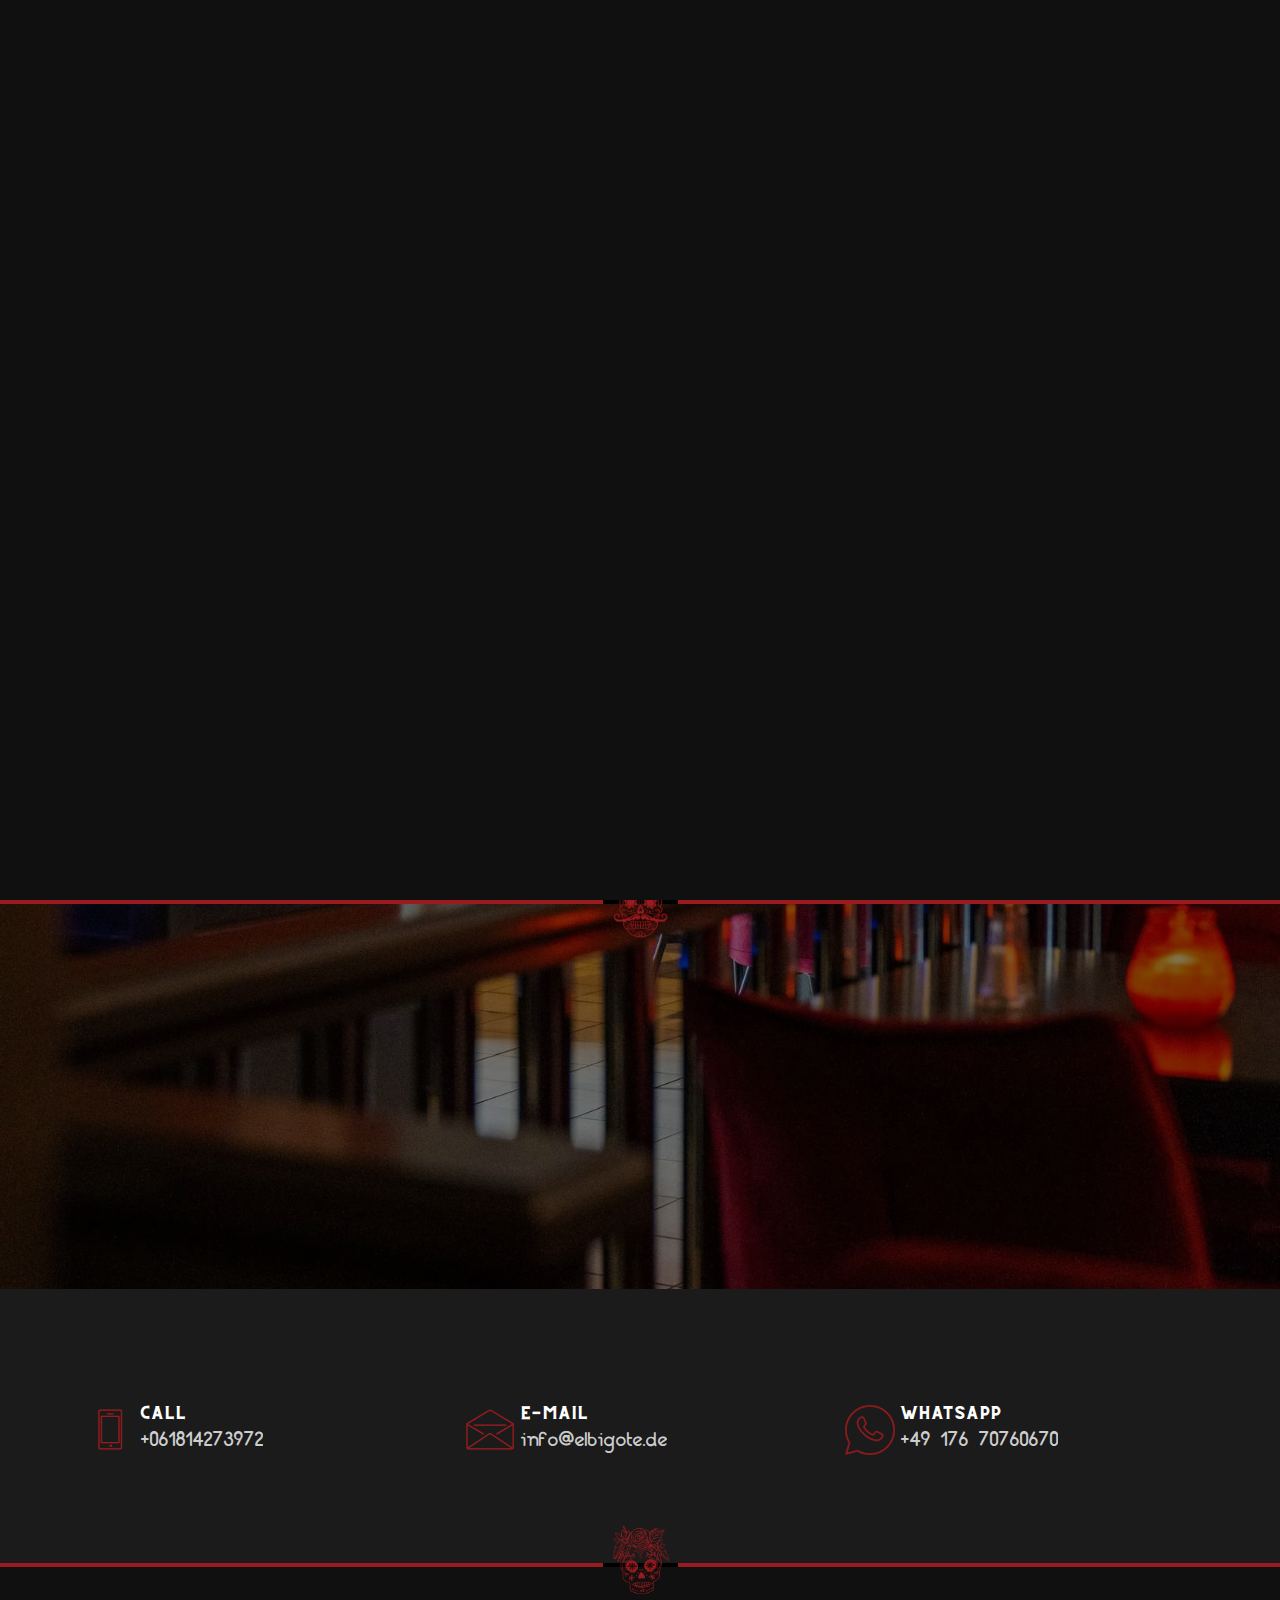
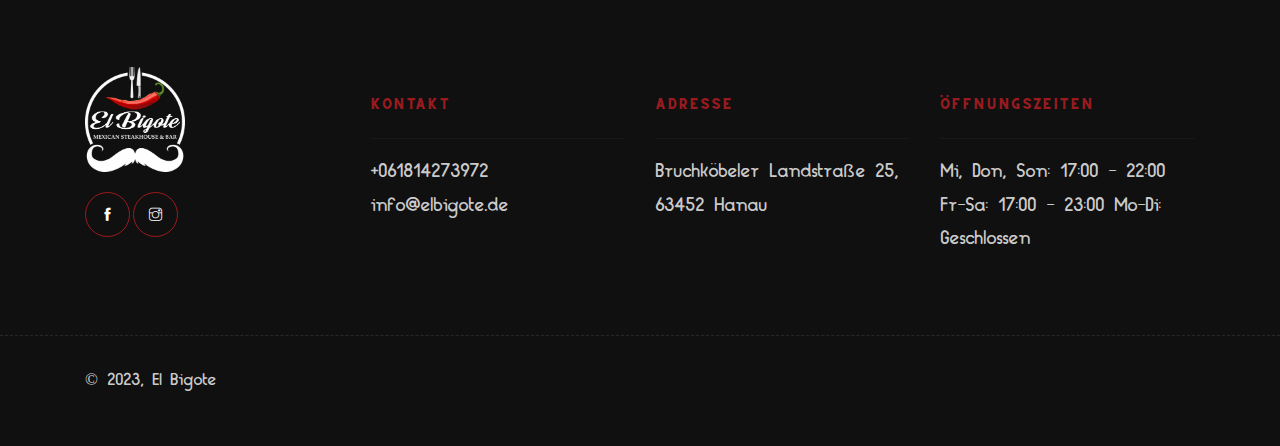
==== commit 40572b6b: "Initial" ====
--- a/onepage-dark/index.html
+++ b/onepage-dark/index.html
@@ -6,7 +6,7 @@
     <meta http-equiv="X-UA-Compatible" content="IE=edge" />
     <meta name="viewport" content="width=device-width, initial-scale=1, maximum-scale=1" />
     <title>El Bigote</title>
-    <link rel="shortcut icon" href="../onepage-dark/img/home/El-Bigote.jpg" />
+    <link rel="shortcut icon" href="../onepage-dark/img/home/favicon.ico" />
     <link rel="stylesheet" href="css/plugins.css" />
     <link rel="stylesheet" href="css/style.css" />
     <link rel="preconnect" href="https://fonts.googleapis.com">
@@ -30,7 +30,7 @@
             <!-- Logo -->
             <div class="logo-wrapper valign">
                 <div class="logo">
-                    <a href="index.html"><img src="../onepage-dark/img/home/Transparent.png" style="width: 70px"></a>
+                    <a href="index.html"><img src="../onepage-dark/img/home/logo_transparent.png" style="width: 70px"></a>
                 </div>
             </div>
             <a href="menu.html" class="only-mobile-whatsapp" style="background-color: #991b1f; padding: 10px 20px"> <span class="text-center">Karte</span></a>
@@ -54,7 +54,7 @@
                         <div class="row">
                             <div class="col-md-8">
                                 <div class="o-hidden">
-                                    <img style="width: 190px;" src="../onepage-dark/img/home/Transparent.png">
+                                    <img style="width: 190px;" src="../onepage-dark/img/home/logo_transparent.png">
                                     <a href="https://wa.me/4917670760670?text=Ich%20m%C3%B6chte%20einen%20Tisch%20reservieren" class="butn mt-30"> <span class="text-center">Jetzt Reservieren</span></a>
                                     <!-- <a href="https://1.envato.market/winta" target="_blank" class="butn butn-dark"> <span>Reservieren</span>--></a>
                                 </div>
@@ -75,7 +75,7 @@
     <div class="slice-section-male" style="">
         <div class="middle">
             <div class="slicing-icon-shadow-male"></div>
-            <img class="slicing-icon-male" src="img/home/image%20(3).png">
+            <img class="slicing-icon-male" src="img/home/skull_mann.png">
         </div>
     </div>
     <section class="video-opening-hours-section" data-scroll-index="6" id="öffnungszeiten">
@@ -166,7 +166,7 @@
     <div class="slice-section-female">
         <div class="middle">
             <div class="slicing-icon-shadow-female"></div>
-            <img id="slicing-icon-female" class="slicing-icon-female" src="img/home/image%20(2).png">
+            <img id="slicing-icon-female" class="slicing-icon-female" src="img/home/skull_frau.png">
         </div>
     </div>
     <!-- Footer -->
@@ -176,7 +176,7 @@
                 <div class="col-md-12 mb-30 col-xl-3">
                     <div class="item abot">
                         <div class="logo mb-20">
-                            <img style="width: 100px" src="img/home/Transparent.png">
+                            <img style="width: 100px" src="img/home/logo_transparent.png">
                         </div>
                         <div class="social-icon" >
                             <a href="https://www.facebook.com/elbigotemexicansteakhouse"><i class="ti-facebook"></i></a>
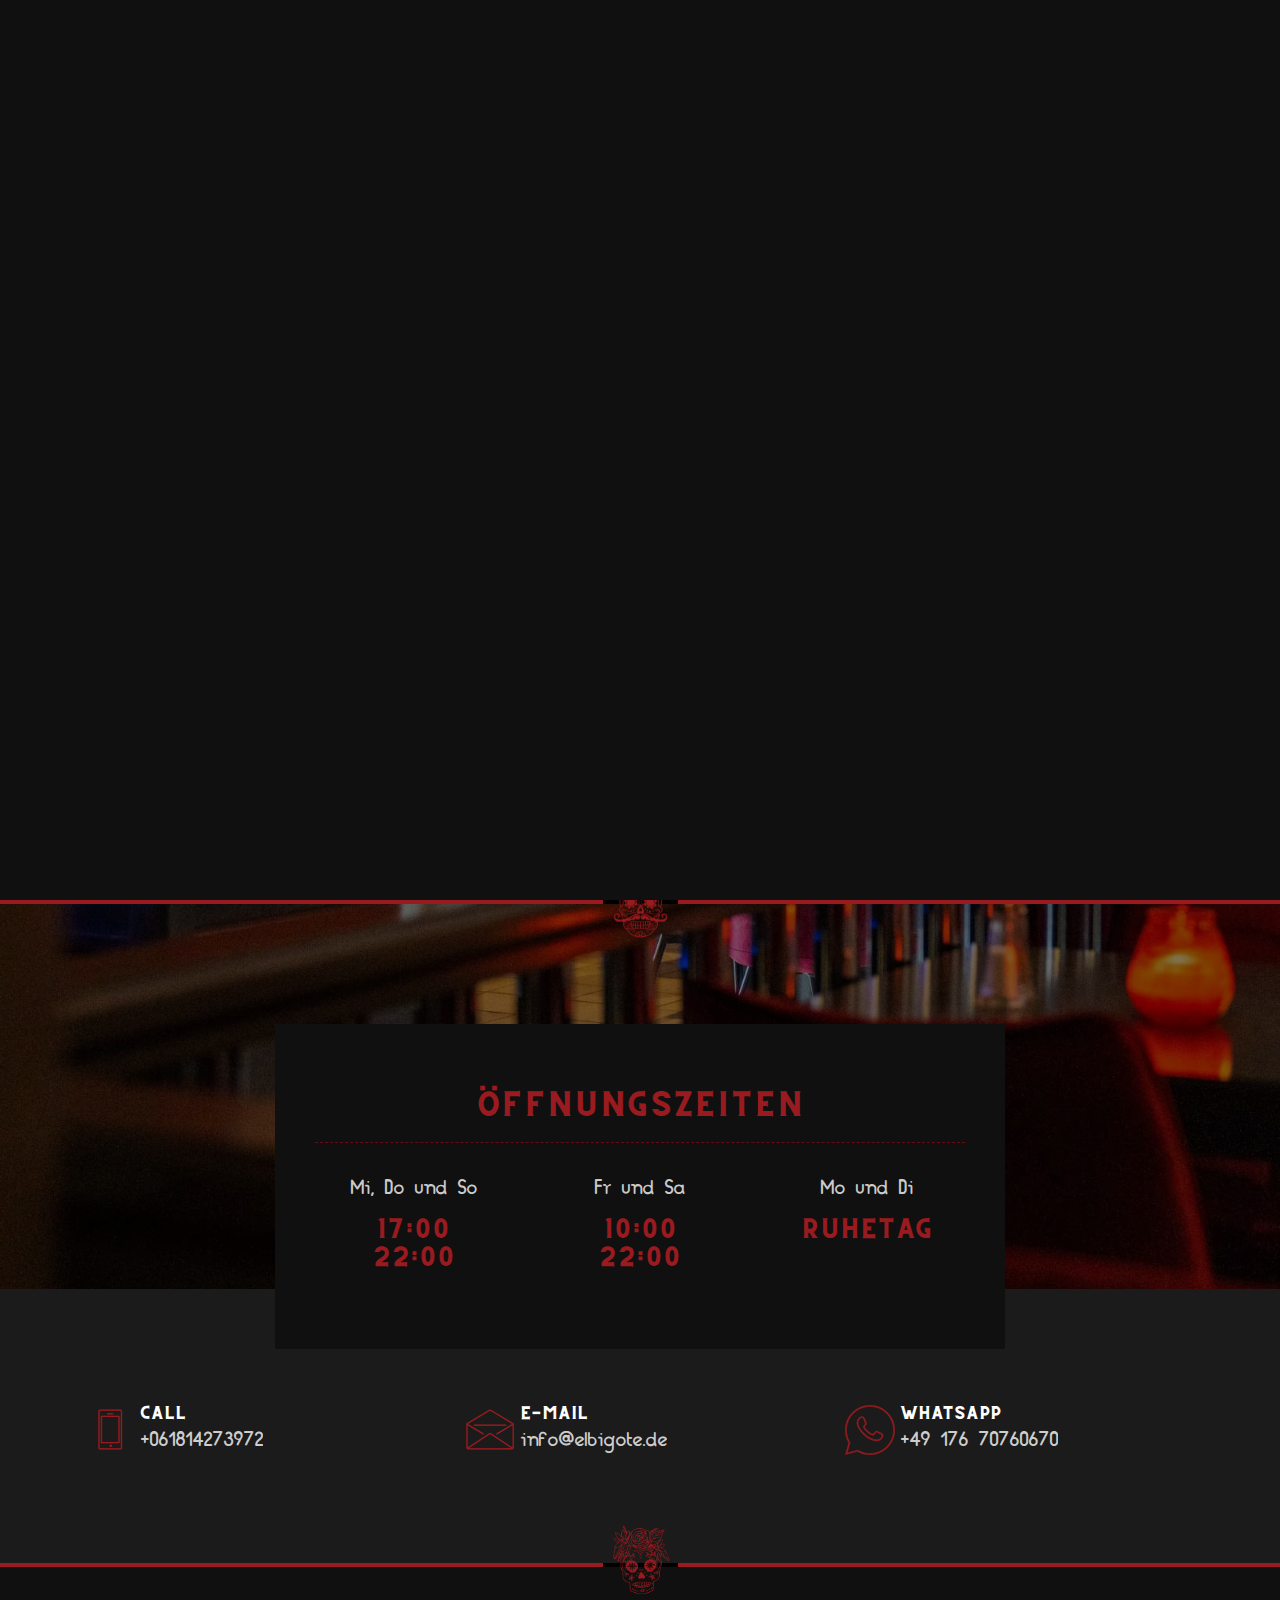
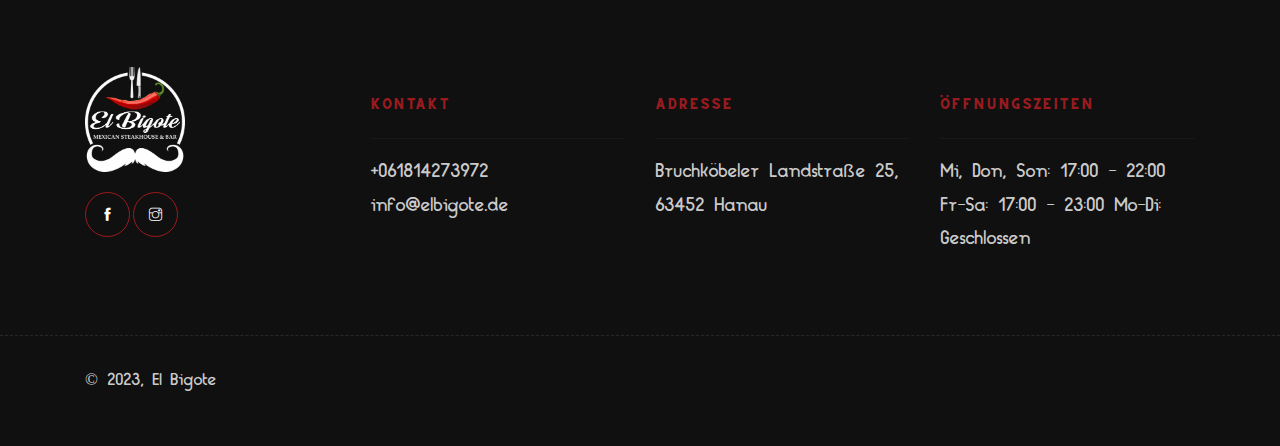
==== commit 10de633d: "Initial" ====
--- a/onepage-dark/index.html
+++ b/onepage-dark/index.html
@@ -6,14 +6,10 @@
     <meta http-equiv="X-UA-Compatible" content="IE=edge" />
     <meta name="viewport" content="width=device-width, initial-scale=1, maximum-scale=1" />
     <title>El Bigote</title>
-    <link rel="shortcut icon" href="../onepage-dark/img/home/favicon.ico" />
+    <link rel="shortcut icon" href="img/home/favicon.ico" />
     <link rel="stylesheet" href="css/plugins.css" />
     <link rel="stylesheet" href="css/style.css" />
-    <link rel="preconnect" href="https://fonts.googleapis.com">
-    <link rel="preconnect" href="https://fonts.gstatic.com" crossorigin>
-    <link href="https://fonts.googleapis.com/css2?family=Noto+Sans+Mono:wght@900&family=Noto+Serif:wght@400;700&family=Open+Sans:ital,wght@0,300;0,400;0,500;0,600;0,700;0,800;1,300;1,400;1,500;1,600;1,700;1,800&display=swap" rel="stylesheet">
 </head>
-
 <body>
     <!-- Preloader -->
     <div id="preloader"></div>
@@ -30,7 +26,7 @@
             <!-- Logo -->
             <div class="logo-wrapper valign">
                 <div class="logo">
-                    <a href="index.html"><img src="../onepage-dark/img/home/logo_transparent.png" style="width: 70px"></a>
+                    <a href="index.html"><img src="img/home/logo_transparent.png" style="width: 70px"></a>
                 </div>
             </div>
             <a href="menu.html" class="only-mobile-whatsapp" style="background-color: #991b1f; padding: 10px 20px"> <span class="text-center">Karte</span></a>
@@ -54,7 +50,7 @@
                         <div class="row">
                             <div class="col-md-8">
                                 <div class="o-hidden">
-                                    <img style="width: 190px;" src="../onepage-dark/img/home/logo_transparent.png">
+                                    <img style="width: 190px;" src="img/home/logo_transparent.png">
                                     <a href="https://wa.me/4917670760670?text=Ich%20m%C3%B6chte%20einen%20Tisch%20reservieren" class="butn mt-30"> <span class="text-center">Jetzt Reservieren</span></a>
                                     <!-- <a href="https://1.envato.market/winta" target="_blank" class="butn butn-dark"> <span>Reservieren</span>--></a>
                                 </div>
@@ -228,17 +224,11 @@
     </footer>
     <!-- jQuery -->
     <script src="js/jquery-3.0.0.min.js"></script>
-    <script src="js/jquery-migrate-3.0.0.min.js"></script>
-    <script src="js/modernizr-2.6.2.min.js"></script>
     <script src="js/pace.js"></script>
-    <script src="js/popper.min.js"></script>
     <script src="js/bootstrap.min.js"></script>
     <script src="js/scrollIt.min.js"></script>
     <script src="js/jquery.waypoints.min.js"></script>
     <script src="js/owl.carousel.min.js"></script>
-    <script src="js/jquery.stellar.min.js"></script>
-    <script src="js/jquery.magnific-popup.js"></script>
-    <script src="js/YouTubePopUp.js"></script>
     <script src="js/scripts.js"></script>
 </body>
 </html>--- a/onepage-dark/css/style.css
+++ b/onepage-dark/css/style.css
@@ -1,6 +1,6 @@
 /* -----------------------------------------------------------------------------------
 
- 01. Google Fonts
+ 01. Fonts
  02. Basics style
  03. Preloader style
  04. Selection style
@@ -31,8 +31,7 @@
 ----------------------------------------------------------------------------------- */
 
 
-/* ======= Google fonts ======= */
-@import url('https://fonts.googleapis.com/css2?family=Mukta:wght@300;400;500;600;700&family=Pirata+One&display=swap');
+/* ======= Fonts ======= */
 
 @font-face {
     font-family: 'cs-gordon-vintage';
@@ -1183,508 +1182,508 @@
 }
 
 
-/* ======= About style ======= */
-.about {
-    position: relative;
-}
-.about .frame-img {
-    overflow: hidden;
-    position: relative;
-}
-.about .frame-img .img,
-.about .frame-img img {
-    overflow: hidden;
-    position: relative;
-     -webkit-transition: all .8s;
-    transition: all .8s;
-}
-.about .frame-img:hover .img {
-    -webkit-transform: scale(0.97, 0.97);
-    transform: scale(0.97, 0.97);
-}
-.about .frame-img .img .since {
-    position: absolute;
-    right: 70px;
-    top: 70px;
-}
-.about .frame-img .img .since span {
-    display: block;
-    color: #b19777;
-    font-size: 22px;
-    font-weight: 700;
-    text-transform: uppercase;
-    line-height: 1;
-}
-.about .frame-img .img .since span:first-of-type {
-    font-size: 16px;
-    font-weight: 600;
-    letter-spacing: 2px;
-}
-.about .frame-img .img .years {
-    position: absolute;
-    left: 70px;
-    bottom: 70px;
-}
-.about .frame-img .img .years h2 {
-    font-size: 140px;
-    font-weight: 800;
-    background: url(../img/exp.jpg) no-repeat;
-    background-position: 18% 65%;
-    -webkit-background-clip: text;
-    -webkit-text-fill-color: transparent;
-    line-height: 1;
-}
-.about .frame-img .img .years h5 {
-    color: #b19777;
-    letter-spacing: 5px;
-    font-size: 20px;
-}
-.about .about-frame .pattern {
-    height: 100%;
-    width: 100%;
-}
-.about .about-frame .years-about-frame {
-    position: relative;
-    height: 100%;
-    width: 100%;
-    border: 10px solid #303030;
-}
-.about .about-frame .years-about-frame .about-frame-text {
-    position: absolute;
-    bottom: 40px;
-    left: -10px;
-    padding: 10px 0;
-    width: -webkit-max-content;
-    width: -moz-max-content;
-    width: max-content;
-    background: #1b1b1b;
-}
-.about .about-frame .years-about-frame .about-frame-text h2 {
-    font-size: 70px;
-    line-height: 1;
-    display: inline-block;
-    position: relative;
-    z-index: 2;
-    color: #991b1f;
-}
-.about .about-frame .years-about-frame .about-frame-text h2:after {
-    content: '';
-    width: 40px;
-    height: 40px;
-    border-radius: 50%;
-    background: #303030;
-    position: absolute;
-    right: -15px;
-    top: -15px;
-    z-index: -1;
-}
-.about .about-frame .years-about-frame .about-frame-text h6 {
-    font-size: 14px;
-    font-family: 'Mukta', sans-serif;
-    color: #fff;
-    margin-bottom: 0;
-}
-
-@media screen and (max-width: 767px) {
-.about .about-frame:after {
-    right: 0; 
-    }
-.about .frame-img .img {
-    width: 100%; 
-}
-.about .about-frame ul {
-    display: block; 
-}
-.about .about-frame ul li {
-    margin-top: 10px;
-    display: inline-block; 
-}
-.about .about-frame .years-about-frame {
-    height: 300px;
-    margin-top: 20px; }
-}
-
-
-/* ======= Team style ======= */
-.team .item {
-    overflow: hidden;
-    position: relative;
-    text-align: center;
-}
-.team .item .team-img {
-    overflow: hidden;
-    position: relative;
-}
-.team .item .team-img:hover .img {
-    -webkit-transform: scale(1.1, 1.1);
-    transform: scale(1.1, 1.1);
-}
-.team .item .team-img .img {
-    -webkit-transition: all .4s;
-    transition: all .4s;
-}
-.team .item .infos {
-    text-align: center;
-    padding-top: 30px;
-    background-color: transparent;
-}
-.team .item .infos h6 {
-    font-size: 24px;
-    color: #fff;
-    margin-bottom: 5px;
-    text-transform: none;
-}
-.team .item .infos span {
-    color: #991b1f;
-    margin-bottom: 0px;
-}
-
-
-/* ======= Menu List style ======= */
-.menus .owl-carousel .owl-stage-outer {
-    padding: 10px 0 0;
-}
-.menus .tabs-icon .item {
-    padding: 10px;
-    cursor: pointer;
-}
-.menus .tabs-icon .item .icon {
-    padding: 10px;
-    color: rgba(255,255,255,0.8);
-    font-size: 40px;
-}
-.menus .tabs-icon .item h6 {
-    font-size: 27px;
-    letter-spacing: 1px;
-    color: #fff;
-    margin-bottom: 0;
-}
-.menus .tabs-icon .owl-item.actived .item,
-.menus .tabs-icon .item.active {
-    color: #fff;
-    position: relative;
-    padding: 10px;
-}
-.menus .tabs-icon .owl-item.actived .item .icon,
-.menus .tabs-icon .item.active .icon {
-    color: #991b1f;
-}
-.menus .menus-content .cont {
-    display: none;
-}
-.menus .menus-content .cont .menus-info {
-    text-align: right;
-}
-.menus .menus-content .cont h5 {
-    font-size: 24px;
-    color: #991b1f;
-    margin-bottom: 10px;
-    text-align: left;
-    border-bottom: 1px dashed rgba(255,255,255, 0.1);
-    line-height: 2em;
-    letter-spacing: 1px;
-}
-.menus .menus-content .cont h5 .price {
-    color: #991b1f;
-    float: right;
-}
-.menus .menus-content .active {
-    display: block;
-}
-/* menu owl-theme */
-.menus .owl-theme .owl-nav.disabled + .owl-dots {
-    margin-top: 15px;
-    display: inline-block;
-}
-.menus .owl-theme .owl-dots .owl-dot span {
-    width: 40px;
-    height: 2px;
-    margin: 0 2px 0 0;
-    border-radius: 0;
-    background: rgba(200, 200, 200, 0.4);
-}
-.menus .owl-theme .owl-dots .owl-dot.active span,
-.menus .owl-theme .owl-dots .owl-dot:hover span {
-    background: #991b1f;
-}
-.menus .owl-theme .owl-nav [class*=owl-] {
-    position: absolute;
-    top: 40%;
-    background: transparent;
-    color: #991b1f;
-    width: 45px;
-    height: 45px;
-    line-height: 40px;
-    border-radius: 50%;
-    border: 1px solid #991b1f;
-    opacity: 0;
-    -webkit-transition: all .5s;
-    transition: all .5s;
-}
-.menus .owl-theme .owl-nav [class*=owl-]:hover {
-    background: transparent;
-    color: #991b1f;
-}
-.menus .bg-img .owl-theme .owl-nav [class*=owl-] {
-    color: #fff;
-}
-.menus .owl-carousel .owl-nav .owl-next {
-    right: 0;
-}
-.menus .owl-carousel .owl-nav .owl-prev {
-    left: 0;
-}
-.menus .owl-carousel .owl-nav .owl-next span,
-.menus .owl-carousel .owl-nav .owl-prev span {
-    font-size: 16px;
-    line-height: 1em;
-}
-.menus .owl-theme:hover .owl-nav [class*=owl-] {
-    opacity: 1;
-}
-.menus .owl-theme .owl-nav [class*=owl-] {
-    top: 35%;
-    font-size: 17px;
-}
-.menus .owl-carousel .owl-nav .owl-next {
-    right: -50px;
-}
-.menus .owl-carousel .owl-nav .owl-prev {
-    left: -50px;
-}
-.menus .owl-carousel .owl-nav .owl-prev {
-    left: -60px;
-}
-.menus .owl-carousel .owl-nav .owl-next {
-    right: -60px;
-}
-.menus .menus-content .cont .menus-info {
-    text-align: center;
-    margin-bottom: 20px;
-}
-
-@media screen and (max-width: 767px) {
-    .menus .owl-theme .owl-nav [class*=owl-] {
-    display: none;
-}
-}
-    
-/* menupage price */
-.menupage-price {}
-.menupage-price-info {}
-.menupage-price-info .title {
-    font-family: 'Pirata One', cursive;
-    font-size: 24px;
-    color: #991b1f;
-    margin-bottom: 10px;
-    text-align: left;
-    border-bottom: 1px dashed rgba(255,255,255,0.1);
-    line-height: 2em;
-}
-.menupage-price-info .title .price {
-    color: #991b1f;
-    float: right;
-}
-
-
-/* =======  Today Menu Style ======= */
-.menu-today-container {
-    position: relative;
-    text-align: left;
-    margin: 0;
-    margin-bottom: 30px;
-    padding: 30px;
-    padding-bottom: 0;
-    background: #1b1b1b;
-    border-bottom: 1px solid transparent;
-    transition: .2s;
-    overflow: hidden;
-    cursor: pointer;
-    z-index: 3;
-}
-.menu-today-container .menu-today-heading {
-    font-size: 27px;
-    letter-spacing: 1px;
-    color: #fff;
-    margin-bottom: 10px;
-}
-.menu-today-container:hover {
-    z-index: 100;
-    border-bottom: 1px solid #991b1f;
-}
-.menu-today-text-area p {
-    font-family: inherit !important;
-    opacity: 0;
-    color: rgba(255,255,255,0.8);
-    margin-bottom: -35px
-}
-.menu-today-container:hover .menu-today-text-area p {
-    opacity: 1
-}
-.menu-today-text-area ul {
-    font-family: inherit !important;
-    opacity: 0;
-    color: rgba(255,255,255,0.8);
-    margin-bottom: -45px;
-    line-height: 1.5em;
-}
-.menu-today-container:hover .menu-today-text-area ul {
-    opacity: 1
-}
-.menu-today-img-area,
-.menu-today-text-area {
-    display: inline-block;
-    vertical-align: bottom;
-    transition: transform .2s ease-in-out
-}
-.menu-today-img-area {
-    font-size: 50px;
-    color: #991b1f;
-    margin-bottom: 15px;
-    margin-right: 0;
-    float: left;
-    width: 100%;
-    -webkit-transition: all 200ms ease-in-out;
-    -moz-transition: all 200ms ease-in-out;
-    -o-transition: all 200ms ease-in-out;
-    transition: all 200ms ease-in-out;
-    line-height: 1em;
-}
-.menu-today-container:hover .menu-today-text-area,
-.menu-today-container:hover .menu-today-img-area {
-    -webkit-transform: translate3d(0, -67px, 0);
-    transform: translate3d(0, -67px, 0)
-}
-.menu-today-container:hover .menu-today-img-area {
-    opacity: 0
-}
-.menu-today-container .menu-today-img-area img {
-    margin-bottom: 5px;
-    max-height: 60px;
-    width: auto
-}
-
-
-/* =======  Testimonials  ======= */
-.testimonials .client-area {
-    margin-bottom: 15px;
-}
-.testimonials .client-area .img {
-    display: inline-block;
-    position: relative;
-}
-.testimonials .client-area .img .icon {
-    width: 50px;
-    position: absolute;
-    top: 70px;
-}
-.testimonials .client-area .img .icon:first-of-type {
-    left: -70px;
-}
-.testimonials .client-area .img .icon:last-of-type {
-    right: -70px;
-}
-.testimonials .client-area .author {
-    width: 100px;
-    height: 100px;
-    border-radius: 50%;
-    overflow: hidden;
-    margin: 0 auto 15px;
-}
-.testimonials .client-area h6 {
-    color: #991b1f;
-    font-size: 36px;
-    text-transform: none;
-    letter-spacing: 1px;
-    margin-bottom: 0;
-    word-spacing: 3px;
-}
-.testimonials .client-area span {
-    font-size: 15px;
-    font-weight: 400;
-    text-transform: uppercase;
-    color: #fff;
-    letter-spacing: 3px;
-}
-.testimonials p {
-    margin-bottom: 15px;
-    font-size: 17px;
-}
-
-
-/* ======= Gallery style ======= */
-.gallery-item {
-    position: relative;
-    padding-top: 20px;
-}
-.gallery-box {
-    overflow: hidden;
-    position: relative;
-}
-.gallery-box .gallery-img {
-    position: relative;
-    overflow: hidden;
-}
-.gallery-box .gallery-img:after {
-    content: " ";
-    display: block;
-    width: 100%;
-    height: 100%;
-    position: absolute;
-    top: 0;
-    left: 0;
-    border-radius: 0px;
-    transition: all 0.27s cubic-bezier(0.3, 0.1, 0.58, 1);
-}
-.gallery-box .gallery-img > img {
-    transition: all 0.3s cubic-bezier(0.3, 0.1, 0.58, 1);
-    border-radius: 0;
-}
-.gallery-box .gallery-detail {
-    opacity: 0;
-    color: #FFF;
-    width: 100%;
-    padding: 20px;
-    box-sizing: border-box;
-    position: absolute;
-    left: 0;
-    overflow: hidden;
-    transition: all 0.27s cubic-bezier(0.3, 0.1, 0.58, 1);
-}
-.gallery-box .gallery-detail h4 {
-    font-size: 18px;
-}
-.gallery-box .gallery-detail p {
-    color: Rgba(0, 0, 0, 0.4);
-    font-size: 14px;
-}
-.gallery-box .gallery-detail i {
-    color: #101010;
-    padding: 8px;
-}
-.gallery-box .gallery-detail i:hover {
-    color: #101010;
-}
-.gallery-box:hover .gallery-detail {
-    top: 50%;
-    transform: translate(0, -50%);
-    opacity: 1;
-}
-.gallery-box:hover .gallery-img:after {
-    background: rgba(0,0,0, 0.4);
-}
-.gallery-box:hover .gallery-img > img {
-    transform: scale(1.05);
-}
-/* magnific popup custom */
-.mfp-figure button {
-    border: 0px solid transparent;
-}
-button.mfp-close,
-button.mfp-arrow {
-    border: 0px solid transparent;
-    background: transparent;
-}
+/*!* ======= About style ======= *!*/
+/*.about {*/
+/*    position: relative;*/
+/*}*/
+/*.about .frame-img {*/
+/*    overflow: hidden;*/
+/*    position: relative;*/
+/*}*/
+/*.about .frame-img .img,*/
+/*.about .frame-img img {*/
+/*    overflow: hidden;*/
+/*    position: relative;*/
+/*     -webkit-transition: all .8s;*/
+/*    transition: all .8s;*/
+/*}*/
+/*.about .frame-img:hover .img {*/
+/*    -webkit-transform: scale(0.97, 0.97);*/
+/*    transform: scale(0.97, 0.97);*/
+/*}*/
+/*.about .frame-img .img .since {*/
+/*    position: absolute;*/
+/*    right: 70px;*/
+/*    top: 70px;*/
+/*}*/
+/*.about .frame-img .img .since span {*/
+/*    display: block;*/
+/*    color: #b19777;*/
+/*    font-size: 22px;*/
+/*    font-weight: 700;*/
+/*    text-transform: uppercase;*/
+/*    line-height: 1;*/
+/*}*/
+/*.about .frame-img .img .since span:first-of-type {*/
+/*    font-size: 16px;*/
+/*    font-weight: 600;*/
+/*    letter-spacing: 2px;*/
+/*}*/
+/*.about .frame-img .img .years {*/
+/*    position: absolute;*/
+/*    left: 70px;*/
+/*    bottom: 70px;*/
+/*}*/
+/*.about .frame-img .img .years h2 {*/
+/*    font-size: 140px;*/
+/*    font-weight: 800;*/
+/*    background: url(../img/exp.jpg) no-repeat;*/
+/*    background-position: 18% 65%;*/
+/*    -webkit-background-clip: text;*/
+/*    -webkit-text-fill-color: transparent;*/
+/*    line-height: 1;*/
+/*}*/
+/*.about .frame-img .img .years h5 {*/
+/*    color: #b19777;*/
+/*    letter-spacing: 5px;*/
+/*    font-size: 20px;*/
+/*}*/
+/*.about .about-frame .pattern {*/
+/*    height: 100%;*/
+/*    width: 100%;*/
+/*}*/
+/*.about .about-frame .years-about-frame {*/
+/*    position: relative;*/
+/*    height: 100%;*/
+/*    width: 100%;*/
+/*    border: 10px solid #303030;*/
+/*}*/
+/*.about .about-frame .years-about-frame .about-frame-text {*/
+/*    position: absolute;*/
+/*    bottom: 40px;*/
+/*    left: -10px;*/
+/*    padding: 10px 0;*/
+/*    width: -webkit-max-content;*/
+/*    width: -moz-max-content;*/
+/*    width: max-content;*/
+/*    background: #1b1b1b;*/
+/*}*/
+/*.about .about-frame .years-about-frame .about-frame-text h2 {*/
+/*    font-size: 70px;*/
+/*    line-height: 1;*/
+/*    display: inline-block;*/
+/*    position: relative;*/
+/*    z-index: 2;*/
+/*    color: #991b1f;*/
+/*}*/
+/*.about .about-frame .years-about-frame .about-frame-text h2:after {*/
+/*    content: '';*/
+/*    width: 40px;*/
+/*    height: 40px;*/
+/*    border-radius: 50%;*/
+/*    background: #303030;*/
+/*    position: absolute;*/
+/*    right: -15px;*/
+/*    top: -15px;*/
+/*    z-index: -1;*/
+/*}*/
+/*.about .about-frame .years-about-frame .about-frame-text h6 {*/
+/*    font-size: 14px;*/
+/*    font-family: 'Mukta', sans-serif;*/
+/*    color: #fff;*/
+/*    margin-bottom: 0;*/
+/*}*/
+
+/*@media screen and (max-width: 767px) {*/
+/*.about .about-frame:after {*/
+/*    right: 0; */
+/*    }*/
+/*.about .frame-img .img {*/
+/*    width: 100%; */
+/*}*/
+/*.about .about-frame ul {*/
+/*    display: block; */
+/*}*/
+/*.about .about-frame ul li {*/
+/*    margin-top: 10px;*/
+/*    display: inline-block; */
+/*}*/
+/*.about .about-frame .years-about-frame {*/
+/*    height: 300px;*/
+/*    margin-top: 20px; }*/
+/*}*/
+
+
+/*!* ======= Team style ======= *!*/
+/*.team .item {*/
+/*    overflow: hidden;*/
+/*    position: relative;*/
+/*    text-align: center;*/
+/*}*/
+/*.team .item .team-img {*/
+/*    overflow: hidden;*/
+/*    position: relative;*/
+/*}*/
+/*.team .item .team-img:hover .img {*/
+/*    -webkit-transform: scale(1.1, 1.1);*/
+/*    transform: scale(1.1, 1.1);*/
+/*}*/
+/*.team .item .team-img .img {*/
+/*    -webkit-transition: all .4s;*/
+/*    transition: all .4s;*/
+/*}*/
+/*.team .item .infos {*/
+/*    text-align: center;*/
+/*    padding-top: 30px;*/
+/*    background-color: transparent;*/
+/*}*/
+/*.team .item .infos h6 {*/
+/*    font-size: 24px;*/
+/*    color: #fff;*/
+/*    margin-bottom: 5px;*/
+/*    text-transform: none;*/
+/*}*/
+/*.team .item .infos span {*/
+/*    color: #991b1f;*/
+/*    margin-bottom: 0px;*/
+/*}*/
+
+
+/*!* ======= Menu List style ======= *!*/
+/*.menus .owl-carousel .owl-stage-outer {*/
+/*    padding: 10px 0 0;*/
+/*}*/
+/*.menus .tabs-icon .item {*/
+/*    padding: 10px;*/
+/*    cursor: pointer;*/
+/*}*/
+/*.menus .tabs-icon .item .icon {*/
+/*    padding: 10px;*/
+/*    color: rgba(255,255,255,0.8);*/
+/*    font-size: 40px;*/
+/*}*/
+/*.menus .tabs-icon .item h6 {*/
+/*    font-size: 27px;*/
+/*    letter-spacing: 1px;*/
+/*    color: #fff;*/
+/*    margin-bottom: 0;*/
+/*}*/
+/*.menus .tabs-icon .owl-item.actived .item,*/
+/*.menus .tabs-icon .item.active {*/
+/*    color: #fff;*/
+/*    position: relative;*/
+/*    padding: 10px;*/
+/*}*/
+/*.menus .tabs-icon .owl-item.actived .item .icon,*/
+/*.menus .tabs-icon .item.active .icon {*/
+/*    color: #991b1f;*/
+/*}*/
+/*.menus .menus-content .cont {*/
+/*    display: none;*/
+/*}*/
+/*.menus .menus-content .cont .menus-info {*/
+/*    text-align: right;*/
+/*}*/
+/*.menus .menus-content .cont h5 {*/
+/*    font-size: 24px;*/
+/*    color: #991b1f;*/
+/*    margin-bottom: 10px;*/
+/*    text-align: left;*/
+/*    border-bottom: 1px dashed rgba(255,255,255, 0.1);*/
+/*    line-height: 2em;*/
+/*    letter-spacing: 1px;*/
+/*}*/
+/*.menus .menus-content .cont h5 .price {*/
+/*    color: #991b1f;*/
+/*    float: right;*/
+/*}*/
+/*.menus .menus-content .active {*/
+/*    display: block;*/
+/*}*/
+/*!* menu owl-theme *!*/
+/*.menus .owl-theme .owl-nav.disabled + .owl-dots {*/
+/*    margin-top: 15px;*/
+/*    display: inline-block;*/
+/*}*/
+/*.menus .owl-theme .owl-dots .owl-dot span {*/
+/*    width: 40px;*/
+/*    height: 2px;*/
+/*    margin: 0 2px 0 0;*/
+/*    border-radius: 0;*/
+/*    background: rgba(200, 200, 200, 0.4);*/
+/*}*/
+/*.menus .owl-theme .owl-dots .owl-dot.active span,*/
+/*.menus .owl-theme .owl-dots .owl-dot:hover span {*/
+/*    background: #991b1f;*/
+/*}*/
+/*.menus .owl-theme .owl-nav [class*=owl-] {*/
+/*    position: absolute;*/
+/*    top: 40%;*/
+/*    background: transparent;*/
+/*    color: #991b1f;*/
+/*    width: 45px;*/
+/*    height: 45px;*/
+/*    line-height: 40px;*/
+/*    border-radius: 50%;*/
+/*    border: 1px solid #991b1f;*/
+/*    opacity: 0;*/
+/*    -webkit-transition: all .5s;*/
+/*    transition: all .5s;*/
+/*}*/
+/*.menus .owl-theme .owl-nav [class*=owl-]:hover {*/
+/*    background: transparent;*/
+/*    color: #991b1f;*/
+/*}*/
+/*.menus .bg-img .owl-theme .owl-nav [class*=owl-] {*/
+/*    color: #fff;*/
+/*}*/
+/*.menus .owl-carousel .owl-nav .owl-next {*/
+/*    right: 0;*/
+/*}*/
+/*.menus .owl-carousel .owl-nav .owl-prev {*/
+/*    left: 0;*/
+/*}*/
+/*.menus .owl-carousel .owl-nav .owl-next span,*/
+/*.menus .owl-carousel .owl-nav .owl-prev span {*/
+/*    font-size: 16px;*/
+/*    line-height: 1em;*/
+/*}*/
+/*.menus .owl-theme:hover .owl-nav [class*=owl-] {*/
+/*    opacity: 1;*/
+/*}*/
+/*.menus .owl-theme .owl-nav [class*=owl-] {*/
+/*    top: 35%;*/
+/*    font-size: 17px;*/
+/*}*/
+/*.menus .owl-carousel .owl-nav .owl-next {*/
+/*    right: -50px;*/
+/*}*/
+/*.menus .owl-carousel .owl-nav .owl-prev {*/
+/*    left: -50px;*/
+/*}*/
+/*.menus .owl-carousel .owl-nav .owl-prev {*/
+/*    left: -60px;*/
+/*}*/
+/*.menus .owl-carousel .owl-nav .owl-next {*/
+/*    right: -60px;*/
+/*}*/
+/*.menus .menus-content .cont .menus-info {*/
+/*    text-align: center;*/
+/*    margin-bottom: 20px;*/
+/*}*/
+
+/*@media screen and (max-width: 767px) {*/
+/*    .menus .owl-theme .owl-nav [class*=owl-] {*/
+/*    display: none;*/
+/*}*/
+/*}*/
+/*    */
+/*!* menupage price *!*/
+/*.menupage-price {}*/
+/*.menupage-price-info {}*/
+/*.menupage-price-info .title {*/
+/*    font-family: 'Pirata One', cursive;*/
+/*    font-size: 24px;*/
+/*    color: #991b1f;*/
+/*    margin-bottom: 10px;*/
+/*    text-align: left;*/
+/*    border-bottom: 1px dashed rgba(255,255,255,0.1);*/
+/*    line-height: 2em;*/
+/*}*/
+/*.menupage-price-info .title .price {*/
+/*    color: #991b1f;*/
+/*    float: right;*/
+/*}*/
+
+
+/*!* =======  Today Menu Style ======= *!*/
+/*.menu-today-container {*/
+/*    position: relative;*/
+/*    text-align: left;*/
+/*    margin: 0;*/
+/*    margin-bottom: 30px;*/
+/*    padding: 30px;*/
+/*    padding-bottom: 0;*/
+/*    background: #1b1b1b;*/
+/*    border-bottom: 1px solid transparent;*/
+/*    transition: .2s;*/
+/*    overflow: hidden;*/
+/*    cursor: pointer;*/
+/*    z-index: 3;*/
+/*}*/
+/*.menu-today-container .menu-today-heading {*/
+/*    font-size: 27px;*/
+/*    letter-spacing: 1px;*/
+/*    color: #fff;*/
+/*    margin-bottom: 10px;*/
+/*}*/
+/*.menu-today-container:hover {*/
+/*    z-index: 100;*/
+/*    border-bottom: 1px solid #991b1f;*/
+/*}*/
+/*.menu-today-text-area p {*/
+/*    font-family: inherit !important;*/
+/*    opacity: 0;*/
+/*    color: rgba(255,255,255,0.8);*/
+/*    margin-bottom: -35px*/
+/*}*/
+/*.menu-today-container:hover .menu-today-text-area p {*/
+/*    opacity: 1*/
+/*}*/
+/*.menu-today-text-area ul {*/
+/*    font-family: inherit !important;*/
+/*    opacity: 0;*/
+/*    color: rgba(255,255,255,0.8);*/
+/*    margin-bottom: -45px;*/
+/*    line-height: 1.5em;*/
+/*}*/
+/*.menu-today-container:hover .menu-today-text-area ul {*/
+/*    opacity: 1*/
+/*}*/
+/*.menu-today-img-area,*/
+/*.menu-today-text-area {*/
+/*    display: inline-block;*/
+/*    vertical-align: bottom;*/
+/*    transition: transform .2s ease-in-out*/
+/*}*/
+/*.menu-today-img-area {*/
+/*    font-size: 50px;*/
+/*    color: #991b1f;*/
+/*    margin-bottom: 15px;*/
+/*    margin-right: 0;*/
+/*    float: left;*/
+/*    width: 100%;*/
+/*    -webkit-transition: all 200ms ease-in-out;*/
+/*    -moz-transition: all 200ms ease-in-out;*/
+/*    -o-transition: all 200ms ease-in-out;*/
+/*    transition: all 200ms ease-in-out;*/
+/*    line-height: 1em;*/
+/*}*/
+/*.menu-today-container:hover .menu-today-text-area,*/
+/*.menu-today-container:hover .menu-today-img-area {*/
+/*    -webkit-transform: translate3d(0, -67px, 0);*/
+/*    transform: translate3d(0, -67px, 0)*/
+/*}*/
+/*.menu-today-container:hover .menu-today-img-area {*/
+/*    opacity: 0*/
+/*}*/
+/*.menu-today-container .menu-today-img-area img {*/
+/*    margin-bottom: 5px;*/
+/*    max-height: 60px;*/
+/*    width: auto*/
+/*}*/
+
+
+/*!* =======  Testimonials  ======= *!*/
+/*.testimonials .client-area {*/
+/*    margin-bottom: 15px;*/
+/*}*/
+/*.testimonials .client-area .img {*/
+/*    display: inline-block;*/
+/*    position: relative;*/
+/*}*/
+/*.testimonials .client-area .img .icon {*/
+/*    width: 50px;*/
+/*    position: absolute;*/
+/*    top: 70px;*/
+/*}*/
+/*.testimonials .client-area .img .icon:first-of-type {*/
+/*    left: -70px;*/
+/*}*/
+/*.testimonials .client-area .img .icon:last-of-type {*/
+/*    right: -70px;*/
+/*}*/
+/*.testimonials .client-area .author {*/
+/*    width: 100px;*/
+/*    height: 100px;*/
+/*    border-radius: 50%;*/
+/*    overflow: hidden;*/
+/*    margin: 0 auto 15px;*/
+/*}*/
+/*.testimonials .client-area h6 {*/
+/*    color: #991b1f;*/
+/*    font-size: 36px;*/
+/*    text-transform: none;*/
+/*    letter-spacing: 1px;*/
+/*    margin-bottom: 0;*/
+/*    word-spacing: 3px;*/
+/*}*/
+/*.testimonials .client-area span {*/
+/*    font-size: 15px;*/
+/*    font-weight: 400;*/
+/*    text-transform: uppercase;*/
+/*    color: #fff;*/
+/*    letter-spacing: 3px;*/
+/*}*/
+/*.testimonials p {*/
+/*    margin-bottom: 15px;*/
+/*    font-size: 17px;*/
+/*}*/
+
+
+/*!* ======= Gallery style ======= *!*/
+/*.gallery-item {*/
+/*    position: relative;*/
+/*    padding-top: 20px;*/
+/*}*/
+/*.gallery-box {*/
+/*    overflow: hidden;*/
+/*    position: relative;*/
+/*}*/
+/*.gallery-box .gallery-img {*/
+/*    position: relative;*/
+/*    overflow: hidden;*/
+/*}*/
+/*.gallery-box .gallery-img:after {*/
+/*    content: " ";*/
+/*    display: block;*/
+/*    width: 100%;*/
+/*    height: 100%;*/
+/*    position: absolute;*/
+/*    top: 0;*/
+/*    left: 0;*/
+/*    border-radius: 0px;*/
+/*    transition: all 0.27s cubic-bezier(0.3, 0.1, 0.58, 1);*/
+/*}*/
+/*.gallery-box .gallery-img > img {*/
+/*    transition: all 0.3s cubic-bezier(0.3, 0.1, 0.58, 1);*/
+/*    border-radius: 0;*/
+/*}*/
+/*.gallery-box .gallery-detail {*/
+/*    opacity: 0;*/
+/*    color: #FFF;*/
+/*    width: 100%;*/
+/*    padding: 20px;*/
+/*    box-sizing: border-box;*/
+/*    position: absolute;*/
+/*    left: 0;*/
+/*    overflow: hidden;*/
+/*    transition: all 0.27s cubic-bezier(0.3, 0.1, 0.58, 1);*/
+/*}*/
+/*.gallery-box .gallery-detail h4 {*/
+/*    font-size: 18px;*/
+/*}*/
+/*.gallery-box .gallery-detail p {*/
+/*    color: Rgba(0, 0, 0, 0.4);*/
+/*    font-size: 14px;*/
+/*}*/
+/*.gallery-box .gallery-detail i {*/
+/*    color: #101010;*/
+/*    padding: 8px;*/
+/*}*/
+/*.gallery-box .gallery-detail i:hover {*/
+/*    color: #101010;*/
+/*}*/
+/*.gallery-box:hover .gallery-detail {*/
+/*    top: 50%;*/
+/*    transform: translate(0, -50%);*/
+/*    opacity: 1;*/
+/*}*/
+/*.gallery-box:hover .gallery-img:after {*/
+/*    background: rgba(0,0,0, 0.4);*/
+/*}*/
+/*.gallery-box:hover .gallery-img > img {*/
+/*    transform: scale(1.05);*/
+/*}*/
+/*!* magnific popup custom *!*/
+/*.mfp-figure button {*/
+/*    border: 0px solid transparent;*/
+/*}*/
+/*button.mfp-close,*/
+/*button.mfp-arrow {*/
+/*    border: 0px solid transparent;*/
+/*    background: transparent;*/
+/*}*/
 
 /* ======= Promo video and Opening Hours style ======= */
 .work-time .item {
@@ -1695,53 +1694,53 @@
     font-size: 22px;
     font-weight: 300;
 }
-/* play button */
-.play-button {
-  position: relative;
-  width: 85px;
-  height: 85px;
-  margin: auto;
-  -webkit-transform: scale(1.3);
-  -ms-transform: scale(1.3);
-  transform: scale(1.3);
-  z-index: 4; }
-.play-button svg {
-  position: absolute;
-  width: 100%;
-  height: 100%; }
-.circle-fill circle {
-  opacity: 1;
-  fill: rgba(153, 27, 31, 0.5); }
-.polygon {
-  position: absolute;
-  width: 100%;
-  height: 100%;
-  text-align: center;
-  line-height: 95px;
-  font-size: 35px;
-  z-index: 2; }
-.play-button svg.circle-fill {
-  z-index: 1;
-  stroke-dasharray: 322;
-  stroke-dashoffset: 322;
-  -webkit-transition: all .5s;
-  -o-transition: all .5s;
-  transition: all .5s;
-  -webkit-transform: rotate(-90deg);
-  -ms-transform: rotate(-90deg);
-  transform: rotate(-90deg); }
-.play-button:hover svg.circle-fill {
-  stroke-dashoffset: 38.5; 
-}
-.play-button svg.circle-track {
-  z-index: 0; 
-}
-.play-button.color {
-  color: #991b1f; 
-}
-.play-button.color .circle-fill circle {
-    fill: rgba(153, 27, 31, 0.2); 
-}
+/*!* play button *!*/
+/*.play-button {*/
+/*  position: relative;*/
+/*  width: 85px;*/
+/*  height: 85px;*/
+/*  margin: auto;*/
+/*  -webkit-transform: scale(1.3);*/
+/*  -ms-transform: scale(1.3);*/
+/*  transform: scale(1.3);*/
+/*  z-index: 4; }*/
+/*.play-button svg {*/
+/*  position: absolute;*/
+/*  width: 100%;*/
+/*  height: 100%; }*/
+/*.circle-fill circle {*/
+/*  opacity: 1;*/
+/*  fill: rgba(153, 27, 31, 0.5); }*/
+/*.polygon {*/
+/*  position: absolute;*/
+/*  width: 100%;*/
+/*  height: 100%;*/
+/*  text-align: center;*/
+/*  line-height: 95px;*/
+/*  font-size: 35px;*/
+/*  z-index: 2; }*/
+/*.play-button svg.circle-fill {*/
+/*  z-index: 1;*/
+/*  stroke-dasharray: 322;*/
+/*  stroke-dashoffset: 322;*/
+/*  -webkit-transition: all .5s;*/
+/*  -o-transition: all .5s;*/
+/*  transition: all .5s;*/
+/*  -webkit-transform: rotate(-90deg);*/
+/*  -ms-transform: rotate(-90deg);*/
+/*  transform: rotate(-90deg); }*/
+/*.play-button:hover svg.circle-fill {*/
+/*  stroke-dashoffset: 38.5; */
+/*}*/
+/*.play-button svg.circle-track {*/
+/*  z-index: 0; */
+/*}*/
+/*.play-button.color {*/
+/*  color: #991b1f; */
+/*}*/
+/*.play-button.color .circle-fill circle {*/
+/*    fill: rgba(153, 27, 31, 0.2); */
+/*}*/
 /* video-opening-hours-section*/
 .video-opening-hours-section .opening-hours-box {
     position: relative;
@@ -3012,7 +3011,7 @@
 }
 
 /* ======= Cursor Style ======= */
-body {
+/*body {
 
 }
 .mouse-cursor {
@@ -3065,7 +3064,7 @@
   transition: all .08s ease-out; }
 .cursor-outer.cursor-hover {
     opacity: 0; 
-}
+}*/
 
 
 /* ======= Responsive ======= */
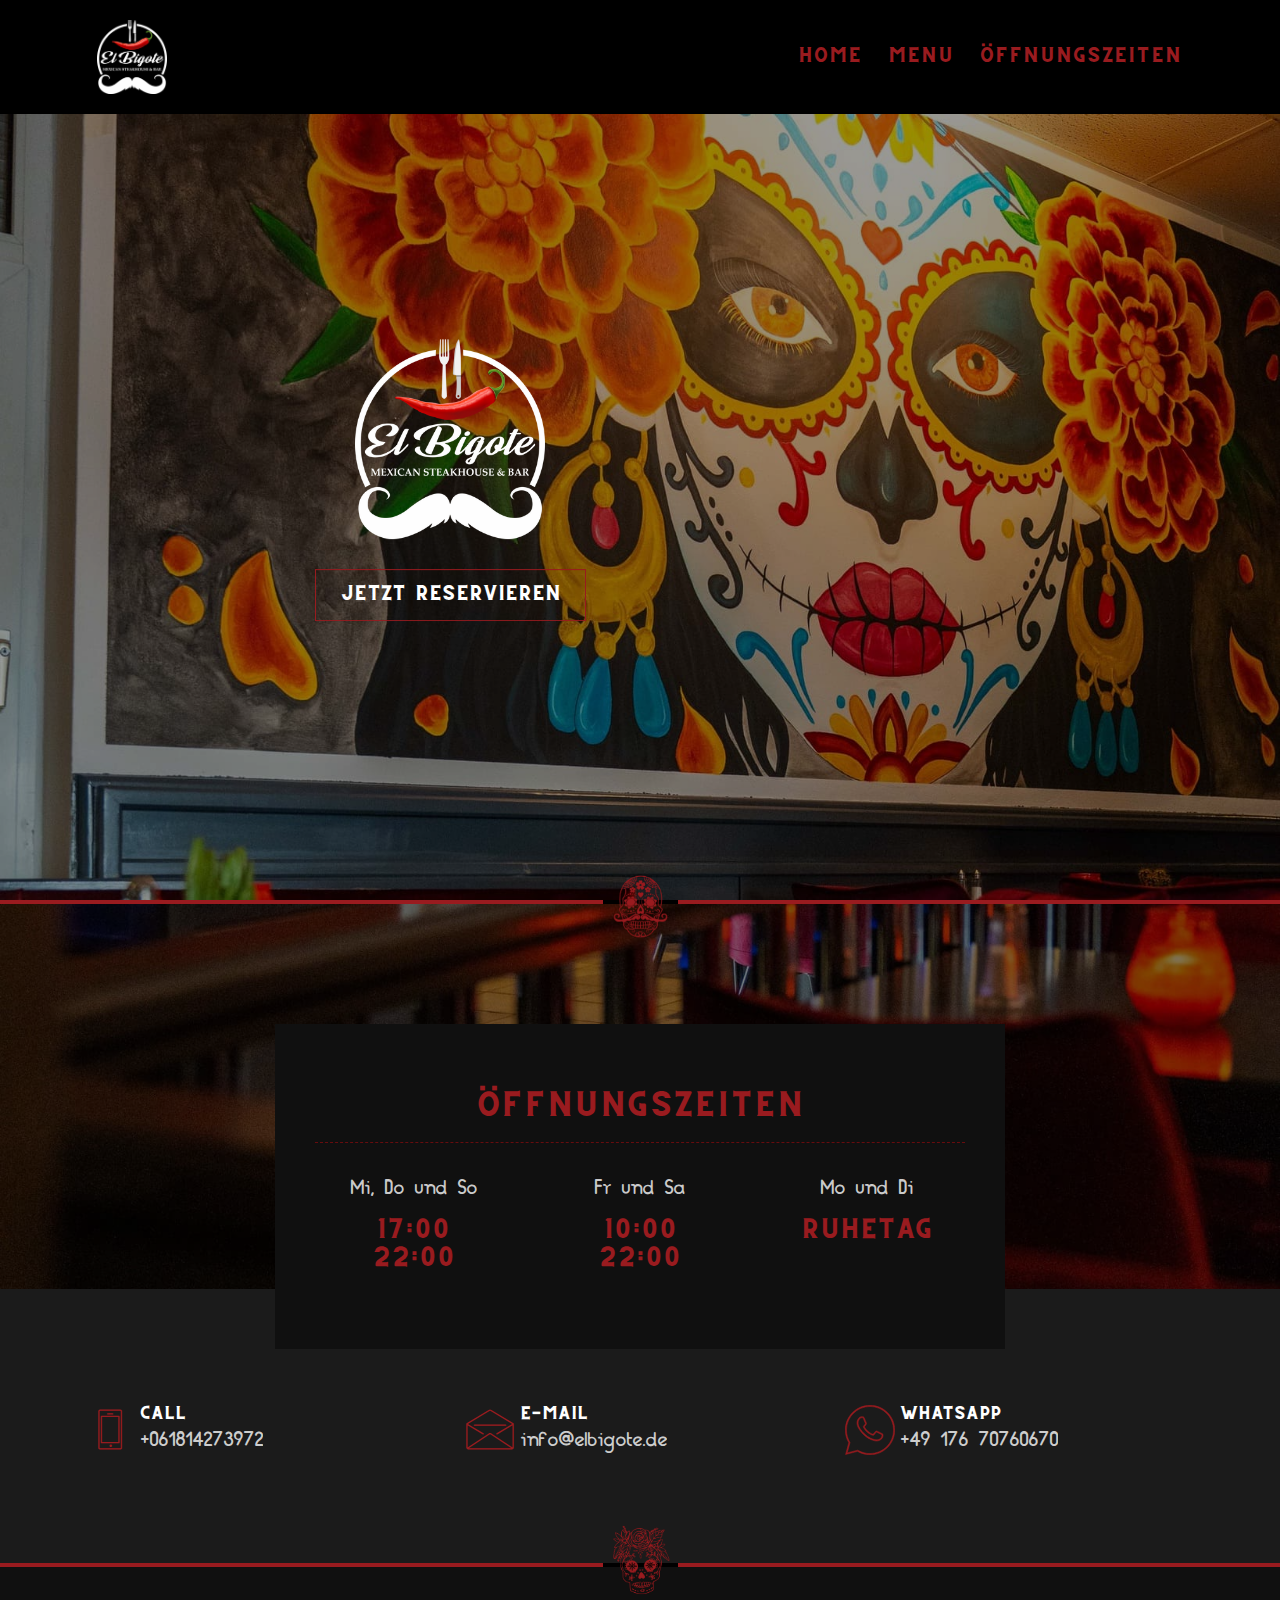
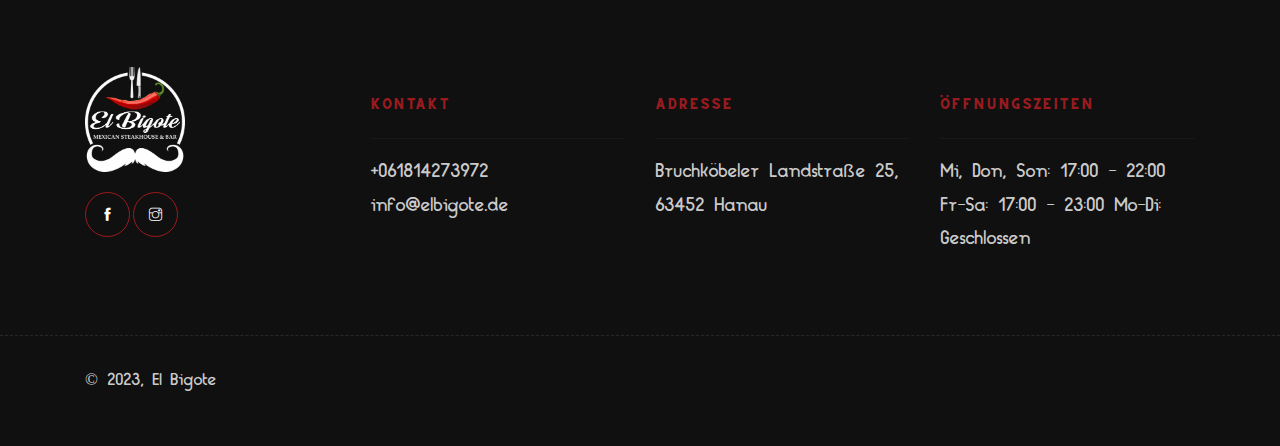
==== commit d9f54abc: "removed dependencies" ====
--- a/onepage-dark/index.html
+++ b/onepage-dark/index.html
@@ -3,113 +3,110 @@
 
 <head>
     <meta charset="utf-8">
-    <meta http-equiv="X-UA-Compatible" content="IE=edge" />
-    <meta name="viewport" content="width=device-width, initial-scale=1, maximum-scale=1" />
+    <meta http-equiv="X-UA-Compatible" content="IE=edge"/>
+    <meta name="viewport" content="width=device-width, initial-scale=1, maximum-scale=1"/>
     <title>El Bigote</title>
-    <link rel="shortcut icon" href="img/home/favicon.ico" />
-    <link rel="stylesheet" href="css/plugins.css" />
-    <link rel="stylesheet" href="css/style.css" />
+    <link rel="shortcut icon" href="img/home/favicon.ico"/>
+    <link rel="stylesheet" href="css/plugins.css"/>
+    <link rel="stylesheet" href="css/style.css"/>
 </head>
 <body>
-    <!-- Preloader -->
-    <div id="preloader"></div>
-    <!-- Progress scroll totop -->
-    <div class="progress-wrap cursor-pointer">
-        <svg class="progress-circle svg-content" width="100%" height="100%" viewBox="-1 -1 102 102">
-            <path d="M50,1 a49,49 0 0,1 0,98 a49,49 0 0,1 0,-98" />
-        </svg>
-    </div>
-    <!-- Mouse cursor -->
-    <!-- Navbar -->
-   <nav class="navbar navbar-expand-lg" style="padding: 0px">
+<!-- Navbar -->
+<nav class="navbar navbar-expand-lg" style="padding: 0px">
+    <div class="container">
+        <!-- Logo -->
+        <div class="logo-wrapper valign">
+            <div class="logo">
+                <a href="index.html"><img src="img/home/logo_transparent.png" style="width: 70px"></a>
+            </div>
+        </div>
+        <a href="menu.html" class="only-mobile-whatsapp" style="background-color: #991b1f; padding: 10px 20px"> <span
+                class="text-center">Karte</span></a>
+        <button class="navbar-toggler" type="button" data-toggle="collapse" data-target="#navbarSupportedContent"
+                aria-controls="navbarSupportedContent" aria-expanded="false" aria-label="Toggle navigation"><span
+                class="icon-bar"><i class="ti-line-double"></i></span></button>
+        <!-- Navbar links -->
+        <div class="collapse navbar-collapse" id="navbarSupportedContent">
+            <ul class="navbar-nav ml-auto">
+                <li class="nav-item"><a class="nav-link active" href="index.html">Home</a></li>
+                <li class="nav-item"><a class="nav-link active" href="menu.html">Menu</a></li>
+                <li class="nav-item"><a class="nav-link active nav-öffnungszeiten"
+                                        href="#öffnungszeiten">Öffnungszeiten</a></li>
+            </ul>
+        </div>
+    </div>
+</nav>
+<!-- Slider -->
+<header class="header slider-fade">
+    <div class="owl-carousel owl-theme">
+        <div class="text-left item bg-img" data-overlay-dark="4" data-background="img/home/erleben_wand.jpg">
+            <div class="v-middle caption mt-30">
+                <div class="container">
+                    <div class="row">
+                        <div class="col-md-8">
+                            <div class="o-hidden">
+                                <img style="width: 190px;" src="img/home/logo_transparent.png">
+                                <a href="https://wa.me/4917670760670?text=Ich%20m%C3%B6chte%20einen%20Tisch%20reservieren"
+                                   class="butn mt-30">
+                                    <span class="text-center">Jetzt Reservieren</span>
+                                </a>
+                            </div>
+                        </div>
+                    </div>
+                </div>
+            </div>
+        </div>
+    </div>
+</header>
+<!-- About -->
+<!-- Menus -->
+<!-- Gallery -->
+<!-- Team -->
+<!-- Testimonials -->
+<!-- News -->
+<!-- Promo video - Opening hours -->
+<div class="slice-section-male" style="">
+    <div class="middle">
+        <div class="slicing-icon-shadow-male"></div>
+        <img class="slicing-icon-male" src="img/home/skull_mann.png">
+    </div>
+</div>
+<section class="video-opening-hours-section" data-scroll-index="6" id="öffnungszeiten">
+    <div class="background bg-img bg-img-fixed section-padding pb-0" data-background="img/home/erleben_saal.jpg"
+         data-overlay-dark="5">
         <div class="container">
-            <!-- Logo -->
-            <div class="logo-wrapper valign">
-                <div class="logo">
-                    <a href="index.html"><img src="img/home/logo_transparent.png" style="width: 70px"></a>
-                </div>
-            </div>
-            <a href="menu.html" class="only-mobile-whatsapp" style="background-color: #991b1f; padding: 10px 20px"> <span class="text-center">Karte</span></a>
-            <button class="navbar-toggler" type="button" data-toggle="collapse" data-target="#navbarSupportedContent" aria-controls="navbarSupportedContent" aria-expanded="false" aria-label="Toggle navigation"> <span class="icon-bar"><i class="ti-line-double"></i></span> </button>
-            <!-- Navbar links -->
-            <div class="collapse navbar-collapse" id="navbarSupportedContent">
-                <ul class="navbar-nav ml-auto">
-                    <li class="nav-item"><a class="nav-link active" href="index.html">Home</a></li>
-                    <li class="nav-item"><a class="nav-link active" href="menu.html">Menu</a></li>
-                    <li class="nav-item"><a class="nav-link active nav-öffnungszeiten" href="#öffnungszeiten">Öffnungszeiten</a></li>
-                </ul>
-            </div>
-        </div>
-    </nav>
-    <!-- Slider -->
-    <header class="header slider-fade">
-        <div class="owl-carousel owl-theme">
-            <div class="text-left item bg-img" data-overlay-dark="4" data-background="img/home/erleben_wand.jpg">
-                <div class="v-middle caption mt-30">
-                    <div class="container">
-                        <div class="row">
-                            <div class="col-md-8">
-                                <div class="o-hidden">
-                                    <img style="width: 190px;" src="img/home/logo_transparent.png">
-                                    <a href="https://wa.me/4917670760670?text=Ich%20m%C3%B6chte%20einen%20Tisch%20reservieren" class="butn mt-30"> <span class="text-center">Jetzt Reservieren</span></a>
-                                    <!-- <a href="https://1.envato.market/winta" target="_blank" class="butn butn-dark"> <span>Reservieren</span>--></a>
-                                </div>
-                            </div>
-                        </div>
-                    </div>
-                </div>
-            </div>
-        </div>
-    </header>
-    <!-- About -->
-    <!-- Menus -->
-    <!-- Gallery -->
-    <!-- Team -->
-    <!-- Testimonials -->
-    <!-- News -->
-    <!-- Promo video - Opening hours -->
-    <div class="slice-section-male" style="">
-        <div class="middle">
-            <div class="slicing-icon-shadow-male"></div>
-            <img class="slicing-icon-male" src="img/home/skull_mann.png">
-        </div>
-    </div>
-    <section class="video-opening-hours-section" data-scroll-index="6" id="öffnungszeiten">
-        <div class="background bg-img bg-img-fixed section-padding pb-0" data-background="img/home/erleben_saal.jpg" data-overlay-dark="5">
-            <div class="container">
-                <div class="row">
-                   <!-- Promo video -->
-                    <div class="col-md-2">
+            <div class="row">
+                <!-- Promo video -->
+                <div class="col-md-2">
 
-                    </div>
-                    <!-- Opening hours -->
-                    <div class="col-md-12 col-lg-10 col-xl-8 offset-md-1">
-                        <div class="opening-hours-box animate-box" data-animate-effect="fadeInUp">
-                            <div class="head-box">
-                                <h6></h6>
-                                <h4>&#xF6;ffnungszeiten</h4>
-                            </div>
-                            <div class="content-box">
-                                <div class="item">
-                                    <div class="info">
-                                        <div class="row">
-                                            <div class="col-12 col-sm-6 col-md-6 col-lg-4">
-                                                <div class="cont">
-                                                    <h6 class="day">Mi, Do und So</h6> <span class="time">17:00</span>
-                                                    <br> <span class="time">22:00</span>
-                                                </div>
+                </div>
+                <!-- Opening hours -->
+                <div class="col-md-12 col-lg-10 col-xl-8 offset-md-1">
+                    <div class="opening-hours-box animate-box" data-animate-effect="fadeInUp">
+                        <div class="head-box">
+                            <h6></h6>
+                            <h4>&#xF6;ffnungszeiten</h4>
+                        </div>
+                        <div class="content-box">
+                            <div class="item">
+                                <div class="info">
+                                    <div class="row">
+                                        <div class="col-12 col-sm-6 col-md-6 col-lg-4">
+                                            <div class="cont">
+                                                <h6 class="day">Mi, Do und So</h6> <span class="time">17:00</span>
+                                                <br> <span class="time">22:00</span>
                                             </div>
-                                            <div class="col-12 col-sm-6 col-md-6 col-lg-4">
-                                                <div class="cont">
-                                                    <h6 class="day">Fr und Sa</h6> <span class="time">10:00</span>
-                                                    <br> <span class="time">22:00</span>
-                                                </div>
+                                        </div>
+                                        <div class="col-12 col-sm-6 col-md-6 col-lg-4">
+                                            <div class="cont">
+                                                <h6 class="day">Fr und Sa</h6> <span class="time">10:00</span>
+                                                <br> <span class="time">22:00</span>
                                             </div>
-                                            <div class="col-12 col-sm-12 col-md-12 col-lg-4">
-                                                <div class="cont">
-                                                    <h6 class="day">Mo und Di</h6> <span class="time">Ruhetag</span>
-                                                    <br>
-                                                </div>
+                                        </div>
+                                        <div class="col-12 col-sm-12 col-md-12 col-lg-4">
+                                            <div class="cont">
+                                                <h6 class="day">Mo und Di</h6> <span class="time">Ruhetag</span>
+                                                <br>
                                             </div>
                                         </div>
                                     </div>
@@ -120,115 +117,118 @@
                 </div>
             </div>
         </div>
-    </section>
-    <section class="section-padding">
-        <div class="container mt-3">
-            <div class="row">
-                <div class="col-lg-4">
-                    <div class="winta-contact-info2">
-                        <div class="feat-inner2"> <span class="icon et-phone"></span>
-                            <a href="tel:+061814273972" class="feat-info2">
-                                <h5>Call</h5>
-                                <h6>+061814273972</h6>
+    </div>
+</section>
+<section class="section-padding">
+    <div class="container mt-3">
+        <div class="row">
+            <div class="col-lg-4">
+                <div class="winta-contact-info2">
+                    <div class="feat-inner2"><span class="icon et-phone"></span>
+                        <a href="tel:+061814273972" class="feat-info2">
+                            <h5>Call</h5>
+                            <h6>+061814273972</h6>
+                        </a>
+                    </div>
+                </div>
+            </div>
+            <div class="col-lg-4">
+                <div class="winta-contact-info2">
+                    <div class="feat-inner2"><span class="icon et-envelope"></span>
+                        <div class="feat-info2">
+                            <a href="mailto:info@elbigote.de">
+                                <h5>E-Mail</h5>
+                                <h6>info@elbigote.de</h6>
                             </a>
                         </div>
                     </div>
                 </div>
-                <div class="col-lg-4">
-                    <div class="winta-contact-info2">
-                        <div class="feat-inner2"> <span class="icon et-envelope"></span>
-                            <div class="feat-info2">
-                                <a href="mailto:info@elbigote.de">
-                                    <h5>E-Mail</h5>
-                                    <h6>info@elbigote.de</h6>
-                                </a>
-                            </div>
-                        </div>
-                    </div>
-                </div>
-                <div class="col-lg-4">
-                    <div class="winta-contact-info2">
-                        <div class="feat-inner2"> <img class="icon-whatsapp" src="img/home/download.svg" style="color: #991b1f"/>
-                            <a href="https://wa.me/4917670760670?text=Ich%20m%C3%B6chte%20einen%20Tisch%20reservieren" class="feat-info2">
-                                <h5>WhatsApp</h5>
-                                <h6>+49 176 70760670</h6>
-                            </a>
-                        </div>
-                    </div>
-                </div>
-            </div>
-        </div>
-    </section>
-    <div class="slice-section-female">
-        <div class="middle">
-            <div class="slicing-icon-shadow-female"></div>
-            <img id="slicing-icon-female" class="slicing-icon-female" src="img/home/skull_frau.png">
-        </div>
-    </div>
-    <!-- Footer -->
-    <footer class="main-footer dark">
+            </div>
+            <div class="col-lg-4">
+                <div class="winta-contact-info2">
+                    <div class="feat-inner2"><img class="icon-whatsapp" src="img/home/download.svg"
+                                                  style="color: #991b1f"/>
+                        <a href="https://wa.me/4917670760670?text=Ich%20m%C3%B6chte%20einen%20Tisch%20reservieren"
+                           class="feat-info2">
+                            <h5>WhatsApp</h5>
+                            <h6>+49 176 70760670</h6>
+                        </a>
+                    </div>
+                </div>
+            </div>
+        </div>
+    </div>
+</section>
+<div class="slice-section-female">
+    <div class="middle">
+        <div class="slicing-icon-shadow-female"></div>
+        <img id="slicing-icon-female" class="slicing-icon-female" src="img/home/skull_frau.png">
+    </div>
+</div>
+<!-- Footer -->
+<footer class="main-footer dark">
+    <div class="container">
+        <div class="row">
+            <div class="col-md-12 mb-30 col-xl-3">
+                <div class="item abot">
+                    <div class="logo mb-20">
+                        <img style="width: 100px" src="img/home/logo_transparent.png">
+                    </div>
+                    <div class="social-icon">
+                        <a href="https://www.facebook.com/elbigotemexicansteakhouse"><i class="ti-facebook"></i></a>
+                        <a href="https://www.instagram.com/elbigotemexicansteakhouse/"><i class="ti-instagram"></i></a>
+                    </div>
+                </div>
+            </div>
+            <div class="col-md-6 offset-md-1 mb-30 col-xl-3">
+                <div class="item fotcont">
+                    <div class="fothead">
+                        <h6>Kontakt</h6>
+                        <hr style="background-color: #1b1b1b"/>
+                    </div>
+                    <p>+061814273972</p>
+                    <p>info@elbigote.de</p>
+                </div>
+            </div>
+            <div class="col-md-6 offset-md-1 mb-30 col-xl-3">
+                <div class="item fotcont">
+                    <div class="fothead">
+                        <h6>Adresse</h6>
+                        <hr style="background-color: #1b1b1b"/>
+                    </div>
+                    <p>Bruchköbeler Landstraße 25, 63452 Hanau</p>
+                </div>
+            </div>
+            <div class="col-md-6 offset-md-1 mb-30 col-xl-3">
+                <div class="item fotcont">
+                    <div class="fothead">
+                        <h6 class="öffnungszeiten">Öffnungszeiten</h6>
+                        <hr style="background-color: #1b1b1b"/>
+                    </div>
+                    <p>Mi, Don, Son: 17:00 - 22:00 Fr-Sa: 17:00 - 23:00 Mo-Di: Geschlossen</p>
+                </div>
+            </div>
+        </div>
+    </div>
+    <div class="sub-footer">
         <div class="container">
             <div class="row">
-                <div class="col-md-12 mb-30 col-xl-3">
-                    <div class="item abot">
-                        <div class="logo mb-20">
-                            <img style="width: 100px" src="img/home/logo_transparent.png">
-                        </div>
-                        <div class="social-icon" >
-                            <a href="https://www.facebook.com/elbigotemexicansteakhouse"><i class="ti-facebook"></i></a>
-                            <a href="https://www.instagram.com/elbigotemexicansteakhouse/"><i class="ti-instagram"></i></a>
-                        </div>
-                    </div>
-                </div>
-                <div class="col-md-6 offset-md-1 mb-30 col-xl-3">
-                    <div class="item fotcont">
-                        <div class="fothead">
-                            <h6>Kontakt</h6>
-                            <hr style="background-color: #1b1b1b"/>
-                        </div>
-                        <p>+061814273972</p>
-                        <p>info@elbigote.de</p>
-                    </div>
-                </div>
-                <div class="col-md-6 offset-md-1 mb-30 col-xl-3">
-                    <div class="item fotcont">
-                        <div class="fothead">
-                            <h6>Adresse</h6>
-                            <hr style="background-color: #1b1b1b"/>
-                        </div>
-                        <p>Bruchköbeler Landstraße 25, 63452 Hanau</p>
-                    </div>
-                </div>
-                <div class="col-md-6 offset-md-1 mb-30 col-xl-3">
-                    <div class="item fotcont">
-                        <div class="fothead">
-                            <h6 class="öffnungszeiten">Öffnungszeiten</h6>
-                            <hr style="background-color: #1b1b1b"/>
-                        </div>
-                        <p>Mi, Don, Son: 17:00 - 22:00 Fr-Sa: 17:00 - 23:00 Mo-Di: Geschlossen</p>
-                    </div>
-                </div>
-            </div>
-        </div>
-        <div class="sub-footer">
-            <div class="container">
-                <div class="row">
-                    <div class="col-md-8">
-                        <div class="credits">
-                            <p>© 2023, El Bigote</p>
-                        </div>
-                    </div>
-                </div>
-            </div>
-        </div>
-    </footer>
-    <!-- jQuery -->
-    <script src="js/jquery-3.0.0.min.js"></script>
-    <script src="js/pace.js"></script>
-    <script src="js/bootstrap.min.js"></script>
-    <script src="js/scrollIt.min.js"></script>
-    <script src="js/jquery.waypoints.min.js"></script>
-    <script src="js/owl.carousel.min.js"></script>
-    <script src="js/scripts.js"></script>
+                <div class="col-md-8">
+                    <div class="credits">
+                        <p>© 2023, El Bigote</p>
+                    </div>
+                </div>
+            </div>
+        </div>
+    </div>
+</footer>
+<!-- jQuery -->
+<script src="js/jquery-3.0.0.min.js"></script>
+<!--<script src="js/pace.js"></script>-->
+<script src="js/bootstrap.min.js"></script>
+<script src="js/scrollIt.min.js"></script>
+<script src="js/jquery.waypoints.min.js"></script>
+<script src="js/owl.carousel.min.js"></script>
+<script src="js/scripts.js"></script>
 </body>
 </html>--- a/onepage-dark/css/style.css
+++ b/onepage-dark/css/style.css
@@ -340,7 +340,7 @@
   width: 100vw;
   opacity: 0; }
 .pace.pace-inactive .pace-progress {
-    max-width: 100vw; 
+    max-width: 100vw;
 }
 #preloader {
   width: 100%;
@@ -359,10 +359,10 @@
     -o-transition-timing-function: cubic-bezier(0.19, 1, 0.22, 1);
     transition-timing-function: cubic-bezier(0.19, 1, 0.22, 1); }
 #preloader:before {
-    top: 0; 
+    top: 0;
 }
 #preloader:after {
-    bottom: 0; 
+    bottom: 0;
 }
 #preloader.isdone {
     visibility: hidden;
@@ -2118,7 +2118,7 @@
 
 @media screen and (max-width: 991px) {
 .video-opening-hours-section .opening-hours-box {
-    margin-bottom: 90px; 
+    margin-bottom: 90px;
 }
 }
 
@@ -2315,7 +2315,7 @@
     font-weight: 400;
     font-size: 40px;
     margin-bottom: 30px;
-    
+
 }
 .winta-sidebar-block .winta-sidebar-block-title span {
     color: #fff;
@@ -2686,7 +2686,7 @@
   -o-transition: all 400ms linear;
   transition: all 400ms linear; }
 .progress-wrap svg path {
-  fill: none; 
+  fill: none;
 }
 .progress-wrap svg.progress-circle path {
   stroke: #991b1f;
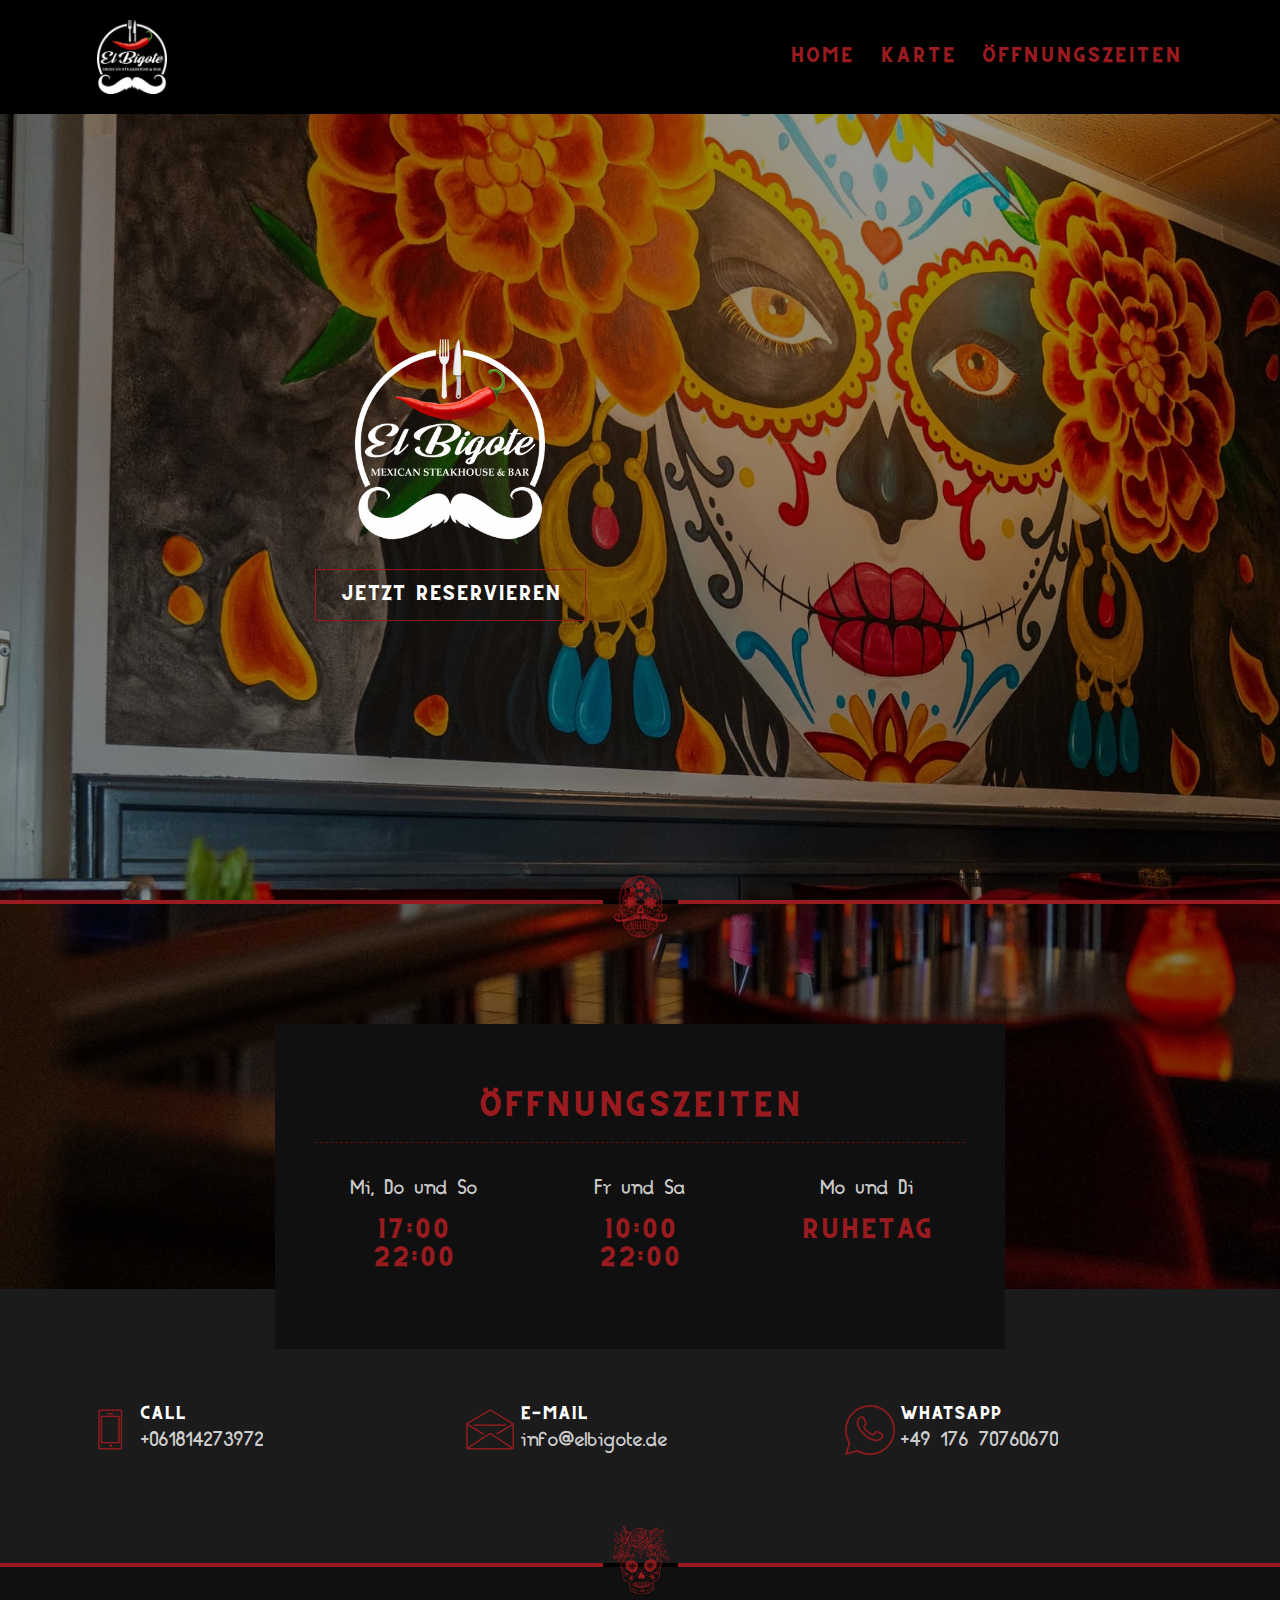
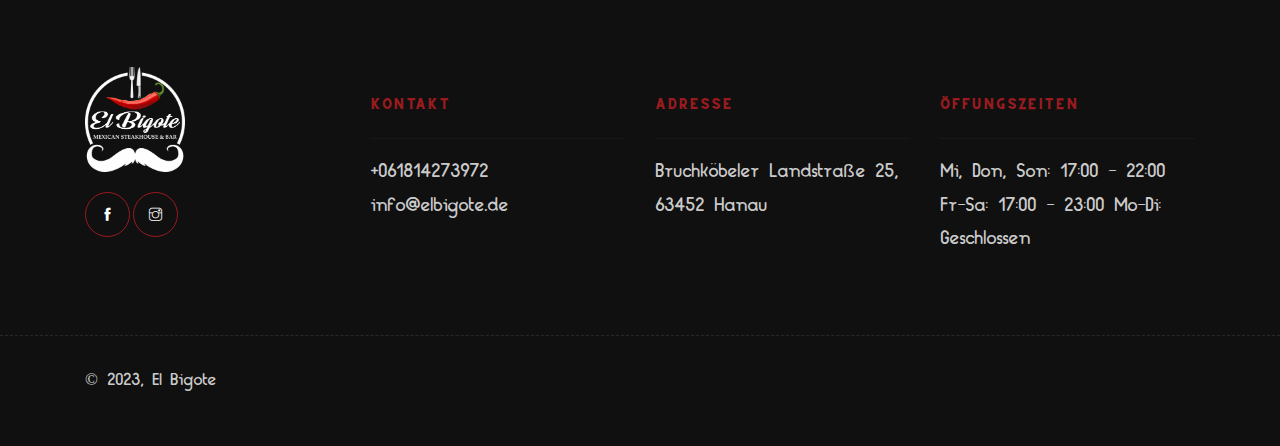
==== commit 8fa7d995: "Initial" ====
--- a/onepage-dark/index.html
+++ b/onepage-dark/index.html
@@ -28,10 +28,10 @@
         <!-- Navbar links -->
         <div class="collapse navbar-collapse" id="navbarSupportedContent">
             <ul class="navbar-nav ml-auto">
-                <li class="nav-item"><a class="nav-link active" href="index.html">Home</a></li>
-                <li class="nav-item"><a class="nav-link active" href="menu.html">Menu</a></li>
+                <li class="nav-item"><a class="nav-link active" href="index.html">HOME</a></li>
+                <li class="nav-item"><a class="nav-link active" href="menu.html">KARTE</a></li>
                 <li class="nav-item"><a class="nav-link active nav-öffnungszeiten"
-                                        href="#öffnungszeiten">Öffnungszeiten</a></li>
+                                        href="#öffnungszeiten"><span class="navbar-oe">Ö</span>FFNUNGSZEITEN</a></li>
             </ul>
         </div>
     </div>
@@ -85,7 +85,7 @@
                     <div class="opening-hours-box animate-box" data-animate-effect="fadeInUp">
                         <div class="head-box">
                             <h6></h6>
-                            <h4>&#xF6;ffnungszeiten</h4>
+                            <h4><span class="opening-hours-oe">Ö</span>FFNUNGSZEITEN</h4>
                         </div>
                         <div class="content-box">
                             <div class="item">
@@ -202,7 +202,7 @@
             <div class="col-md-6 offset-md-1 mb-30 col-xl-3">
                 <div class="item fotcont">
                     <div class="fothead">
-                        <h6 class="öffnungszeiten">Öffnungszeiten</h6>
+                        <h6 class="öffnungszeiten"><span class="footer-oe">Ö</span>FFUNGSZEITEN</h6>
                         <hr style="background-color: #1b1b1b"/>
                     </div>
                     <p>Mi, Don, Son: 17:00 - 22:00 Fr-Sa: 17:00 - 23:00 Mo-Di: Geschlossen</p>
--- a/onepage-dark/css/style.css
+++ b/onepage-dark/css/style.css
@@ -552,144 +552,28 @@
     border: none;
     border-bottom: 1px solid #1b1b1b;
 }
-.nav-öffnungszeiten:before {
+.nav-öffnungszeiten {
+    white-space: nowrap;
+}
+span.navbar-oe  {
+    position: relative;
+}
+span.navbar-oe::before,
+span.navbar-oe::after {
     content: '.';
     position: absolute;
-    top: 201px;
-    left: 30px;
-}
-.nav-öffnungszeiten:after {
-    content: '.';
-    position: absolute;
-    top: 201px;
-    left: 38px;
-}
-@media screen and (width: 1024px) {
-    .nav-öffnungszeiten:before {
-        content: '.';
-        position: absolute;
-        top: 28px;
-        left: 762px;
-    }
-    .nav-öffnungszeiten:after {
-        content: '.';
-        position: absolute;
-        top: 28px;
-        left: 770px;
-    }
-}
-@media screen and (width: 1280px) {
-    .nav-öffnungszeiten:before {
-        content: '.';
-        position: absolute;
-        top: 28px;
-        left: 980px;
-    }
-    .nav-öffnungszeiten:after {
-        content: '.';
-        position: absolute;
-        top: 28px;
-        left: 987px;
-    }
-}
-@media screen and (width: 1480px) {
-    .nav-öffnungszeiten:before {
-        content: '.';
-        position: absolute;
-        top: 28px;
-        left: 1072px;
-    }
-    .nav-öffnungszeiten:after {
-        content: '.';
-        position: absolute;
-        top: 28px;
-        left: 1080px;
-    }
-}
-@media screen and (width: 1680px) {
-    .nav-öffnungszeiten:before {
-        content: '.';
-        position: absolute;
-        top: 28px;
-        left: 1172px;
-    }
-    .nav-öffnungszeiten:after {
-        content: '.';
-        position: absolute;
-        top: 28px;
-        left: 1180px;
-    }
-}
-@media screen and (width: 1880px) {
-    .nav-öffnungszeiten:before {
-        content: '.';
-        position: absolute;
-        top: 28px;
-        left: 1272px;
-    }
-    .nav-öffnungszeiten:after {
-        content: '.';
-        position: absolute;
-        top: 28px;
-        left: 1280px;
-    }
-}
-@media screen and (width: 2080px) {
-    .nav-öffnungszeiten:before {
-        content: '.';
-        position: absolute;
-        top: 28px;
-        left: 1372px;
-    }
-    .nav-öffnungszeiten:after {
-        content: '.';
-        position: absolute;
-        top: 28px;
-        left: 1380px;
-    }
-}
-@media screen and (width: 2280px) {
-    .nav-öffnungszeiten:before {
-        content: '.';
-        position: absolute;
-        top: 28px;
-        left: 1472px;
-    }
-    .nav-öffnungszeiten:after {
-        content: '.';
-        position: absolute;
-        top: 28px;
-        left: 1480px;
-    }
-}
-@media screen and (min-width: 2480px) {
-    .nav-öffnungszeiten:before {
-        content: '.';
-        position: absolute;
-        top: 28px;
-        left: 1612px;
-    }
-    .nav-öffnungszeiten:after {
-        content: '.';
-        position: absolute;
-        top: 28px;
-        left: 1620px;
-    }
-}
-@media screen and (min-width: 2680px) {
-    .nav-öffnungszeiten:before {
-        content: '.';
-        position: absolute;
-        top: 28px;
-        left: 1572px;
-    }
-    .nav-öffnungszeiten:after {
-        content: '.';
-        position: absolute;
-        top: 28px;
-        left: 1580px;
-    }
-}
+    display: inline-block;
+    line-height: 0;
+}
+span.navbar-oe::before {
+    right: 1px;
+    top: -2px;
+}
+span.navbar-oe::after {
+    left: 1px;
+    top: -2px;
+}
+
 .nav-scroll .icon-bar {
     color: #991b1f;
 }
@@ -1769,276 +1653,32 @@
     padding-bottom: 15px;
     border-bottom: 1px dashed #670c0e;
 }
-
-.video-opening-hours-section .opening-hours-box .head-box h4:before {
+.video-opening-hours-section .opening-hours-box .head-box h4 {
+    white-space: nowrap;
+}
+
+.video-opening-hours-section .opening-hours-box .head-box h4 .opening-hours-oe {
+    position: relative;
+    color: #991b1f;
+}
+
+.video-opening-hours-section .opening-hours-box .head-box h4 .opening-hours-oe:before,
+.video-opening-hours-section .opening-hours-box .head-box h4 .opening-hours-oe:after {
     content: '.';
     position: absolute;
-    top: 44px;
-    border-radius: 50%;
-}
-
-.video-opening-hours-section .opening-hours-box .head-box h4:after {
-    content: '.';
-    position: absolute;
-    top: 44px;
-    left: 57px;
-    border-radius: 50%;
-}
-
-@media screen and (width: 360px) {
-        .video-opening-hours-section .opening-hours-box .head-box h4:before {
-        content: '.';
-        position: absolute;
-        top: 46px;
-        border-radius: 50%;
-    }
-
-.video-opening-hours-section .opening-hours-box .head-box h4:after {
-        content: '.';
-        position: absolute;
-        top: 46px;
-        left: 55px;
-        border-radius: 50%;
-    }
-}
-
-@media screen and (width: 375px) {
-    .video-opening-hours-section .opening-hours-box .head-box h4:before {
-        content: '.';
-        position: absolute;
-        top: 44px;
-        border-radius: 50%;
-    }
-
-    .video-opening-hours-section .opening-hours-box .head-box h4:after {
-        content: '.';
-        position: absolute;
-        top: 44px;
-        left: 51px;
-        border-radius: 50%;
-    }
-}
-
-@media screen and (width: 393px) {
-    .video-opening-hours-section .opening-hours-box .head-box h4:before {
-        content: '.';
-        position: absolute;
-        top: 44px;
-        border-radius: 50%;
-    }
-
-    .video-opening-hours-section .opening-hours-box .head-box h4:after {
-        content: '.';
-        position: absolute;
-        top: 44px;
-        left: 60px;
-        border-radius: 50%;
-    }
-}
-@media screen and (min-width: 412px) {
-    .video-opening-hours-section .opening-hours-box .head-box h4:before {
-        content: '.';
-        position: absolute;
-        top: 44px;
-        border-radius: 50%;
-    }
-
-    .video-opening-hours-section .opening-hours-box .head-box h4:after {
-        content: '.';
-        position: absolute;
-        top: 44px;
-        left: 68.5px;
-        border-radius: 50%;
-    }
-}
-
-@media screen and (min-width: 540px) {
-    .video-opening-hours-section .opening-hours-box .head-box h4:before {
-        content: '.';
-        position: absolute;
-        top: 44px;
-        border-radius: 50%;
-    }
-
-    .video-opening-hours-section .opening-hours-box .head-box h4:after {
-        content: '.';
-        position: absolute;
-        top: 44px;
-        left: 132px;
-        border-radius: 50%;
-    }
-}
-
-@media screen and (width: 768px) {
-    .video-opening-hours-section .opening-hours-box .head-box h4:before {
-        content: '.';
-        position: absolute;
-        top: 40px;
-        border-radius: 50%;
-    }
-
-    .video-opening-hours-section .opening-hours-box .head-box h4:after {
-        content: '.';
-        position: absolute;
-        top: 40px;
-        left: 195px;
-        border-radius: 50%;
-    }
-}
-
-@media screen and (width: 820px) {
-    .video-opening-hours-section .opening-hours-box .head-box h4:before {
-        content: '.';
-        position: absolute;
-        top: 38px;
-        border-radius: 50%;
-    }
-
-    .video-opening-hours-section .opening-hours-box .head-box h4:after {
-        content: '.';
-        position: absolute;
-        top: 38px;
-        left:195px;
-        border-radius: 50%;
-    }
-}
-
-@media screen and (width: 912px) {
-    .video-opening-hours-section .opening-hours-box .head-box h4:before {
-        content: '.';
-        position: absolute;
-        top: 40px;
-        border-radius: 50%;
-    }
-
-    .video-opening-hours-section .opening-hours-box .head-box h4:after {
-        content: '.';
-        position: absolute;
-        top: 40px;
-        left: 195px;
-        border-radius: 50%;
-    }
-}
-
-@media screen and (width: 1024px) {
-    .video-opening-hours-section .opening-hours-box .head-box h4:before {
-        content: '.';
-        position: absolute;
-        top: 40px;
-        border-radius: 50%;
-    }
-
-    .video-opening-hours-section .opening-hours-box .head-box h4:after {
-        content: '.';
-        position: absolute;
-        top: 40px;
-        left: 234px;
-        border-radius: 50%;
-    }
-}
-
-@media screen and (width: 1280px) {
-    .video-opening-hours-section .opening-hours-box .head-box h4:before {
-        content: '.';
-        position: absolute;
-        top: 39px;
-        border-radius: 50%;
-    }
-
-    .video-opening-hours-section .opening-hours-box .head-box h4:after {
-        content: '.';
-        position: absolute;
-        top: 39px;
-        left: 214px;
-        border-radius: 50%;
-    }
-}
-
-@media screen and (width: 1480px) {
-    .video-opening-hours-section .opening-hours-box .head-box h4:before {
-        content: '.';
-        position: absolute;
-        top: 39px;
-        border-radius: 50%;
-    }
-
-    .video-opening-hours-section .opening-hours-box .head-box h4:after {
-        content: '.';
-        position: absolute;
-        top: 39px;
-        left: 214px;
-        border-radius: 50%;
-    }
-}
-
-@media screen and (width: 1680px) {
-    .video-opening-hours-section .opening-hours-box .head-box h4:before {
-        content: '.';
-        position: absolute;
-        top: 39px;
-        border-radius: 50%;
-    }
-
-    .video-opening-hours-section .opening-hours-box .head-box h4:after {
-        content: '.';
-        position: absolute;
-        top: 39px;
-        left: 214px;
-        border-radius: 50%;
-    }
-}
-
-@media screen and (width: 1880px) {
-    .video-opening-hours-section .opening-hours-box .head-box h4:before {
-        content: '.';
-        position: absolute;
-        top: 39px;
-        border-radius: 50%;
-    }
-
-    .video-opening-hours-section .opening-hours-box .head-box h4:after {
-        content: '.';
-        position: absolute;
-        top: 39px;
-        left: 214px;
-        border-radius: 50%;
-    }
-}
-
-@media screen and (width: 2080px) {
-    .video-opening-hours-section .opening-hours-box .head-box h4:before {
-        content: '.';
-        position: absolute;
-        top: 39px;
-        border-radius: 50%;
-    }
-
-    .video-opening-hours-section .opening-hours-box .head-box h4:after {
-        content: '.';
-        position: absolute;
-        top: 39px;
-        left: 214px;
-        border-radius: 50%;
-    }
-}
-
-@media screen and (min-width: 2280px) {
-    .video-opening-hours-section .opening-hours-box .head-box h4:before {
-        content: '.';
-        position: absolute;
-        top: 39px;
-        border-radius: 50%;
-    }
-
-    .video-opening-hours-section .opening-hours-box .head-box h4:after {
-        content: '.';
-        position: absolute;
-        top: 39px;
-        left: 214px;
-        border-radius: 50%;
-    }
-}
-
+    display: inline-block;
+    line-height: 0;
+}
+
+.video-opening-hours-section .opening-hours-box .head-box h4 .opening-hours-oe:before {
+    right: 1px;
+    top: -6px;
+}
+
+.video-opening-hours-section .opening-hours-box .head-box h4 .opening-hours-oe:after {
+    left: 1px;
+    top: -6px;
+}
 
 @media screen and (width: 360px) {
     .video-opening-hours-section .opening-hours-box .head-box h4 {
@@ -2770,172 +2410,29 @@
     position: relative;
     padding-bottom: 5px;
 }
-.main-footer .fotcont .fothead .öffnungszeiten:before {
+.main-footer .fotcont .fothead  {
+    white-space: nowrap;
+}
+.main-footer .fotcont .fothead .öffnungszeiten .footer-oe {
+    position: relative;
+}
+.footer-oe:before,
+.footer-oe:after {
     content: '.';
     position: absolute;
-    right: 235px;
-    bottom: 17px;
-}
-.main-footer .fotcont .fothead .öffnungszeiten:after {
-    content: '.';
-    position: absolute;
-    right: 229px;
-    bottom: 17px;
-}
-@media screen and (width: 375px) {
-        .main-footer .fotcont .fothead .öffnungszeiten:before {
-        content: '.';
-        position: absolute;
-        right: 243px;
-        bottom: 17px;
-    }
-    .main-footer .fotcont .fothead .öffnungszeiten:after {
-        content: '.';
-        position: absolute;
-        right: 237px;
-        bottom: 17px;
-    }
-}
-@media screen and (width: 390px) {
-        .main-footer .fotcont .fothead .öffnungszeiten:before {
-        content: '.';
-        position: absolute;
-        right: 250px;
-        bottom: 17px;
-    }
-    .main-footer .fotcont .fothead .öffnungszeiten:after {
-        content: '.';
-        position: absolute;
-        right: 245px;
-        bottom: 17px;
-    }
-}
-@media screen and (width: 393px) {
-        .main-footer .fotcont .fothead .öffnungszeiten:before {
-        content: '.';
-        position: absolute;
-        right: 251px;
-        bottom: 17px;
-    }
-    .main-footer .fotcont .fothead .öffnungszeiten:after {
-        content: '.';
-        position: absolute;
-        right: 245px;
-        bottom: 17px;
-    }
-}
-@media screen and (width: 412px) {
-        .main-footer .fotcont .fothead .öffnungszeiten:before {
-        content: '.';
-        position: absolute;
-        right: 261px;
-        bottom: 17px;
-    }
-    .main-footer .fotcont .fothead .öffnungszeiten:after {
-        content: '.';
-        position: absolute;
-        right: 255px;
-        bottom: 17px;
-    }
-}
-@media screen and (width: 414px) {
-        .main-footer .fotcont .fothead .öffnungszeiten:before {
-        content: '.';
-        position: absolute;
-        right: 262px;
-        bottom: 17px;
-    }
-    .main-footer .fotcont .fothead .öffnungszeiten:after {
-        content: '.';
-        position: absolute;
-        right: 256px;
-        bottom: 17px;
-    }
-}
-@media screen and (width: 540px) {
-        .main-footer .fotcont .fothead .öffnungszeiten:before {
-        content: '.';
-        position: absolute;
-        right: 325px;
-        bottom: 17px;
-    }
-    .main-footer .fotcont .fothead .öffnungszeiten:after {
-        content: '.';
-        position: absolute;
-        right: 320px;
-        bottom: 17px;
-    }
-}
-@media screen and (width: 768px) {
-        .main-footer .fotcont .fothead .öffnungszeiten:before {
-        content: '.';
-        position: absolute;
-        right: 324px;
-        bottom: 17px;
-    }
-    .main-footer .fotcont .fothead .öffnungszeiten:after {
-        content: '.';
-        position: absolute;
-        right: 318px;
-        bottom: 17px;
-    }
-}
-@media screen and (width: 820px) {
-        .main-footer .fotcont .fothead .öffnungszeiten:before {
-        content: '.';
-        position: absolute;
-        right: 324px;
-        bottom: 17px;
-    }
-    .main-footer .fotcont .fothead .öffnungszeiten:after {
-        content: '.';
-        position: absolute;
-        right: 318px;
-        bottom: 17px;
-    }
-}
-@media screen and (width: 912px) {
-        .main-footer .fotcont .fothead .öffnungszeiten:before {
-        content: '.';
-        position: absolute;
-        right: 324px;
-        bottom: 17px;
-    }
-    .main-footer .fotcont .fothead .öffnungszeiten:after {
-        content: '.';
-        position: absolute;
-        right: 318px;
-        bottom: 17px;
-    }
-}
-@media screen and (width: 1024px) {
-        .main-footer .fotcont .fothead .öffnungszeiten:before {
-        content: '.';
-        position: absolute;
-        right: 445px;
-        bottom: 17px;
-    }
-    .main-footer .fotcont .fothead .öffnungszeiten:after {
-        content: '.';
-        position: absolute;
-        right: 439px;
-        bottom: 17px;
-    }
-}
-@media screen and (min-width: 1280px) {
-        .main-footer .fotcont .fothead .öffnungszeiten:before {
-        content: '.';
-        position: absolute;
-        right: 250px;
-        bottom: 17px;
-    }
-    .main-footer .fotcont .fothead .öffnungszeiten:after {
-        content: '.';
-        position: absolute;
-        right: 244px;
-        bottom: 17px;
-    }
-}
+    display: inline-block;
+    line-height: 0;
+}
+.footer-oe:before {
+    right: 1px;
+    top: -3px;
+}
+
+.footer-oe:after {
+    left: 1px;
+    top: -3px;
+}
+
 .main-footer .fotcont p {
     font-size: 19px;
     font-family: 'nord-regular', sans-serif;
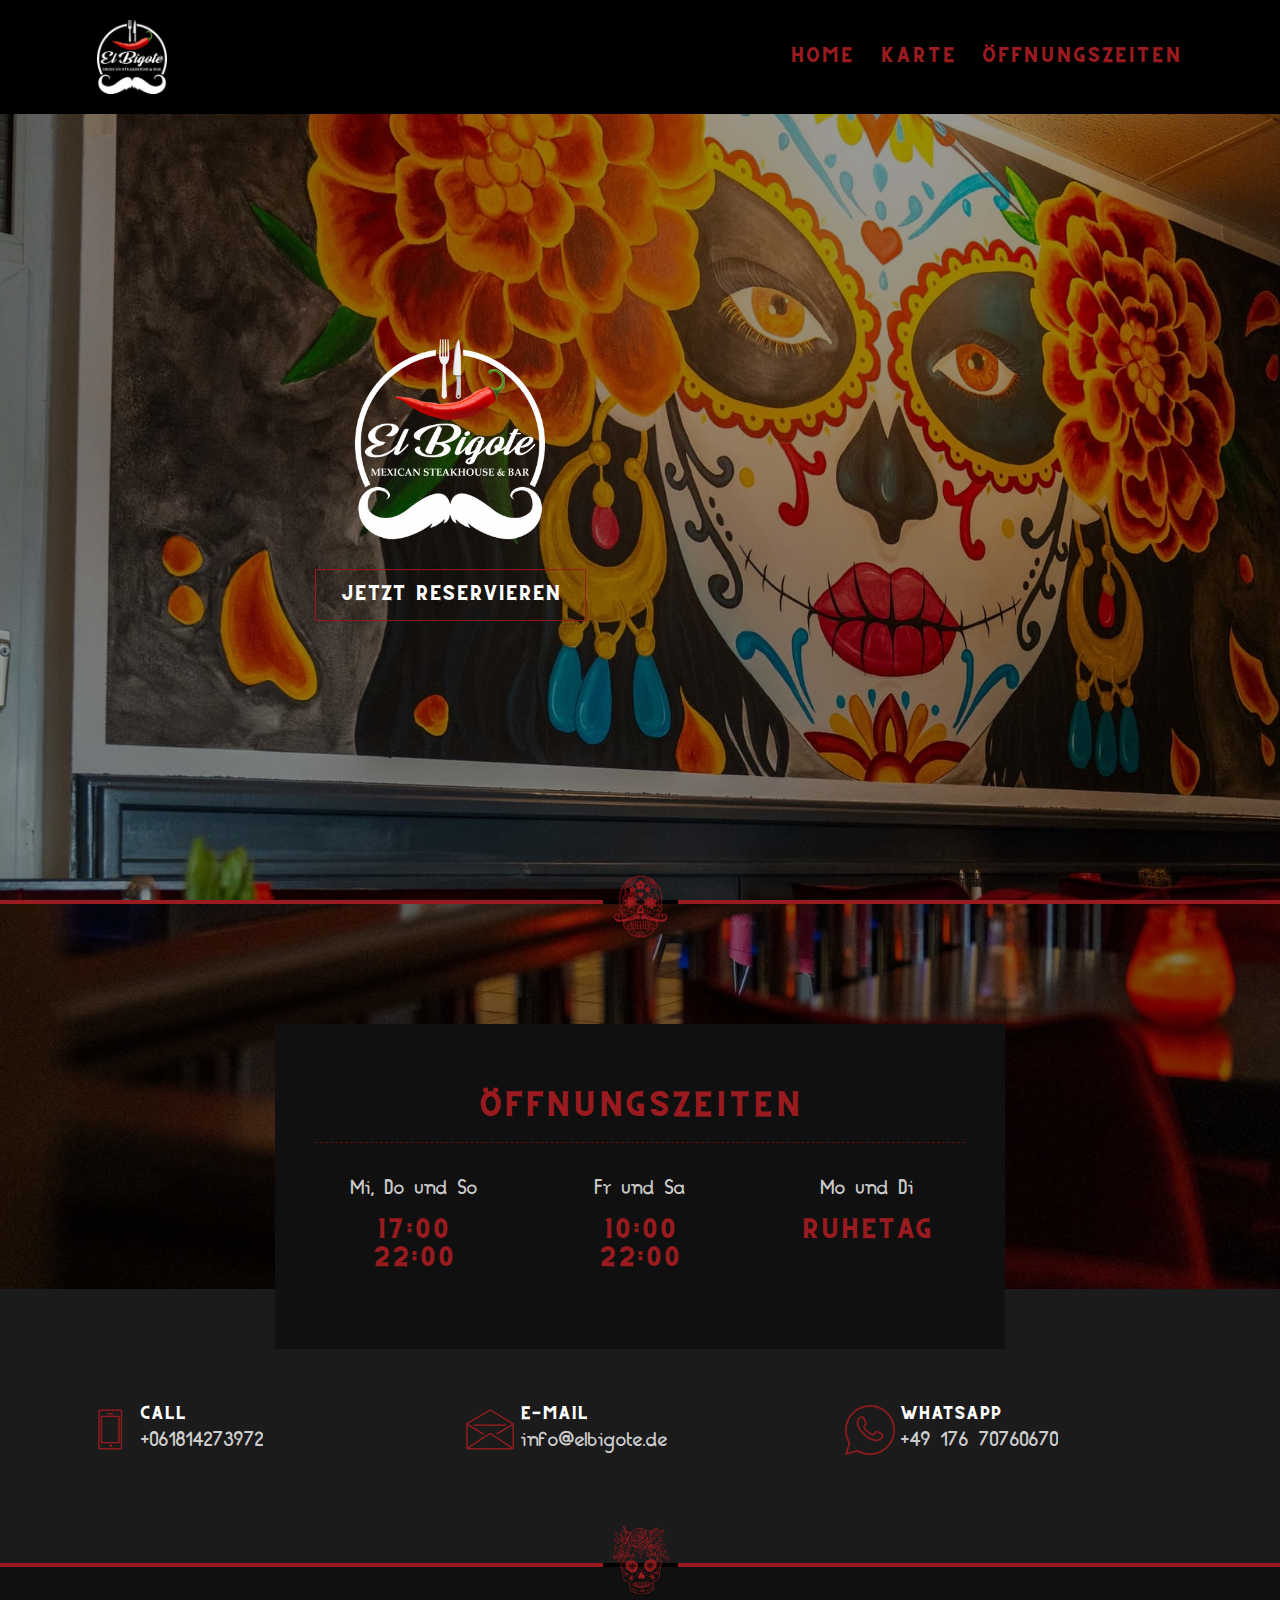
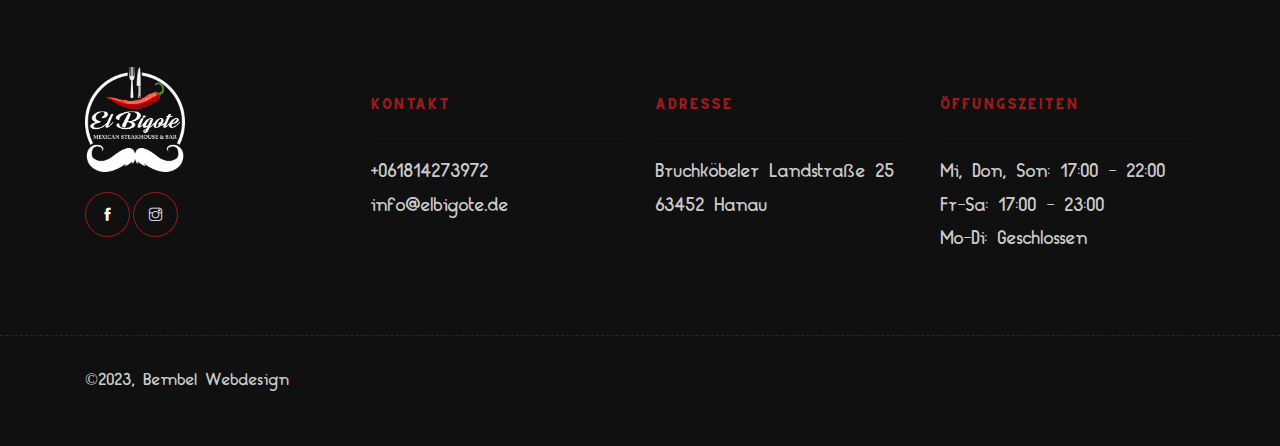
==== commit 3c3f336f: "first release" ====
--- a/onepage-dark/index.html
+++ b/onepage-dark/index.html
@@ -196,7 +196,7 @@
                         <h6>Adresse</h6>
                         <hr style="background-color: #1b1b1b"/>
                     </div>
-                    <p>Bruchköbeler Landstraße 25, 63452 Hanau</p>
+                    <p>Bruchköbeler Landstraße 25<br>63452 Hanau</p>
                 </div>
             </div>
             <div class="col-md-6 offset-md-1 mb-30 col-xl-3">
@@ -205,7 +205,7 @@
                         <h6 class="öffnungszeiten"><span class="footer-oe">Ö</span>FFUNGSZEITEN</h6>
                         <hr style="background-color: #1b1b1b"/>
                     </div>
-                    <p>Mi, Don, Son: 17:00 - 22:00 Fr-Sa: 17:00 - 23:00 Mo-Di: Geschlossen</p>
+                    <p>Mi, Don, Son: 17:00 - 22:00<br>Fr-Sa: 17:00 - 23:00<br>Mo-Di: Geschlossen</p>
                 </div>
             </div>
         </div>
@@ -215,7 +215,7 @@
             <div class="row">
                 <div class="col-md-8">
                     <div class="credits">
-                        <p>© 2023, El Bigote</p>
+                        <p>©2023, Bembel Webdesign</p>
                     </div>
                 </div>
             </div>
--- a/onepage-dark/css/style.css
+++ b/onepage-dark/css/style.css
@@ -831,7 +831,7 @@
         align-items: center;
         position: relative;
         left: -100px;
-        top: 230px;
+        top: 200px;
     }
 }
 @media screen and (min-width: 1700px) {
@@ -842,7 +842,7 @@
         align-items: center;
         position: relative;
         left: -300px;
-        top: 230px;
+        top: 200px;
     }
 }
 @media screen and (min-width: 2000px) {
@@ -853,7 +853,7 @@
         align-items: center;
         position: relative;
         left: -600px;
-        top: 230px;
+        top: 200px;
     }
 }
 .header .caption h2 {
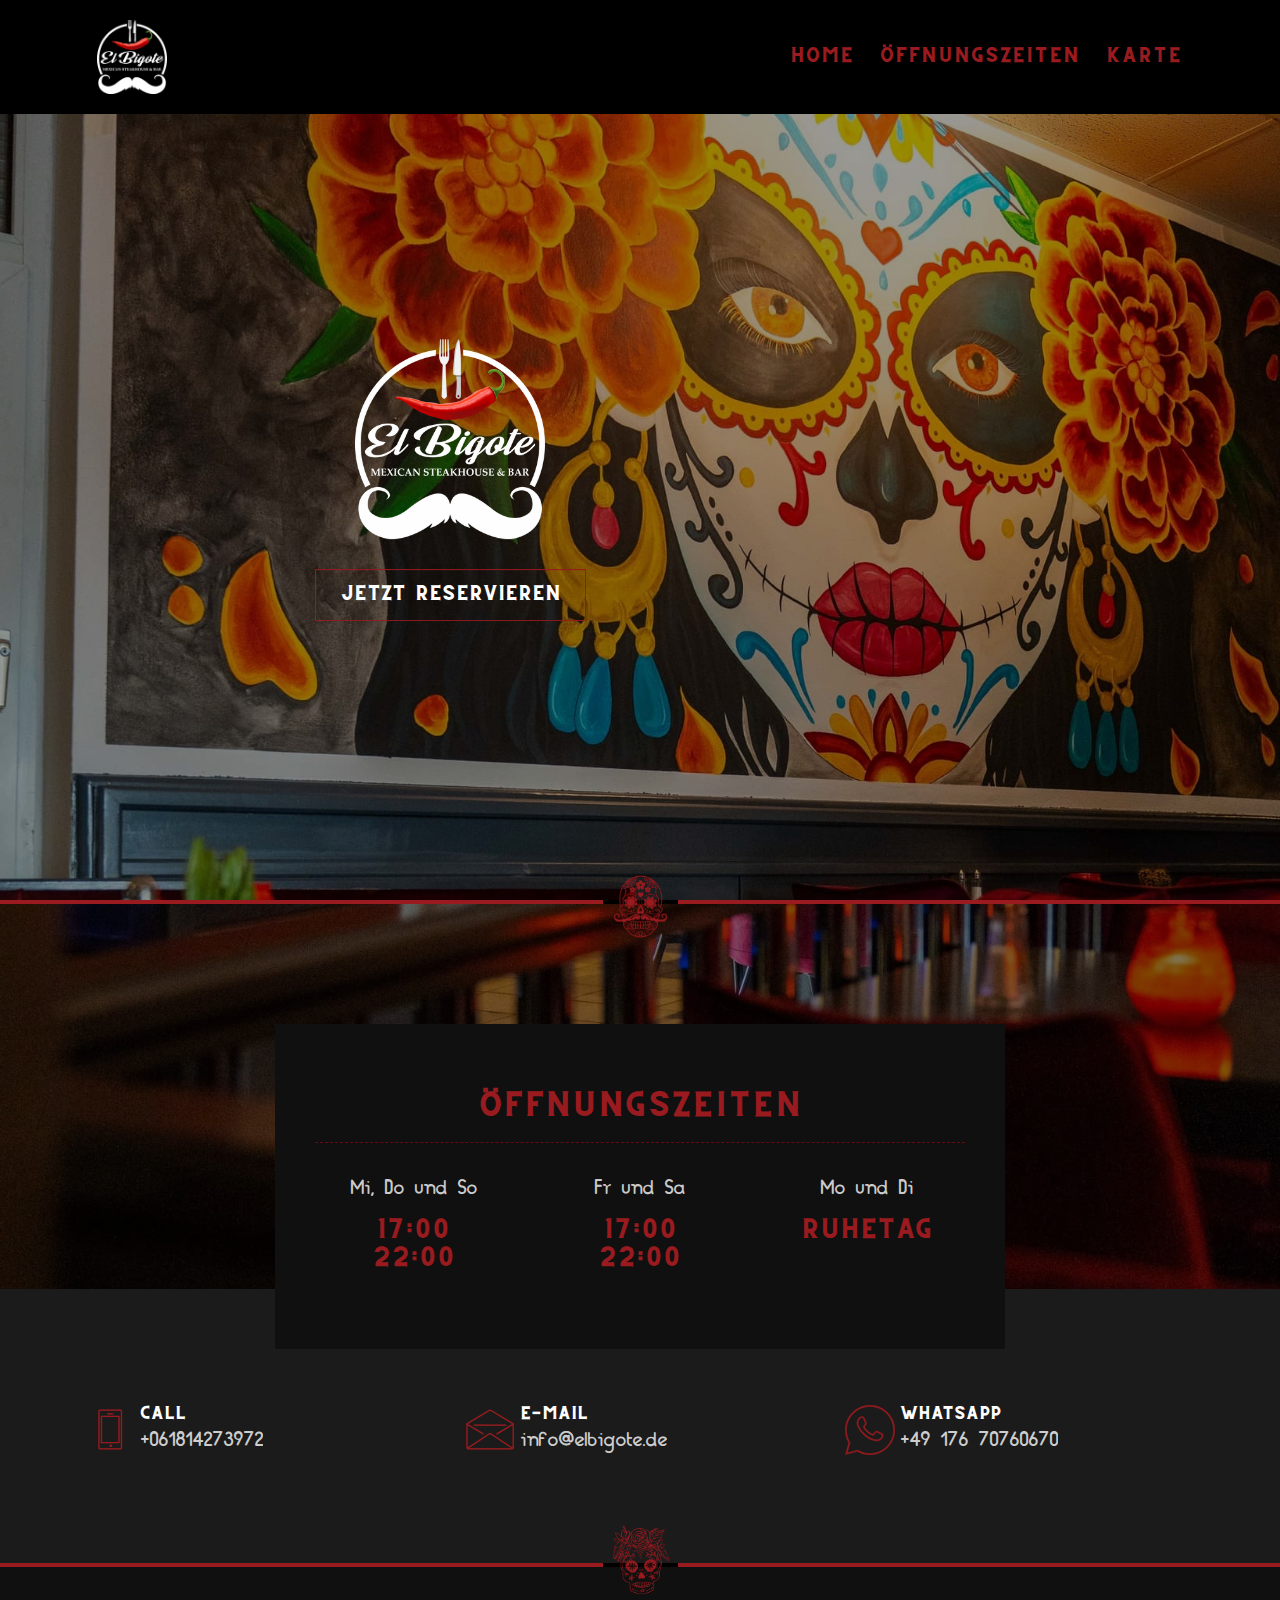
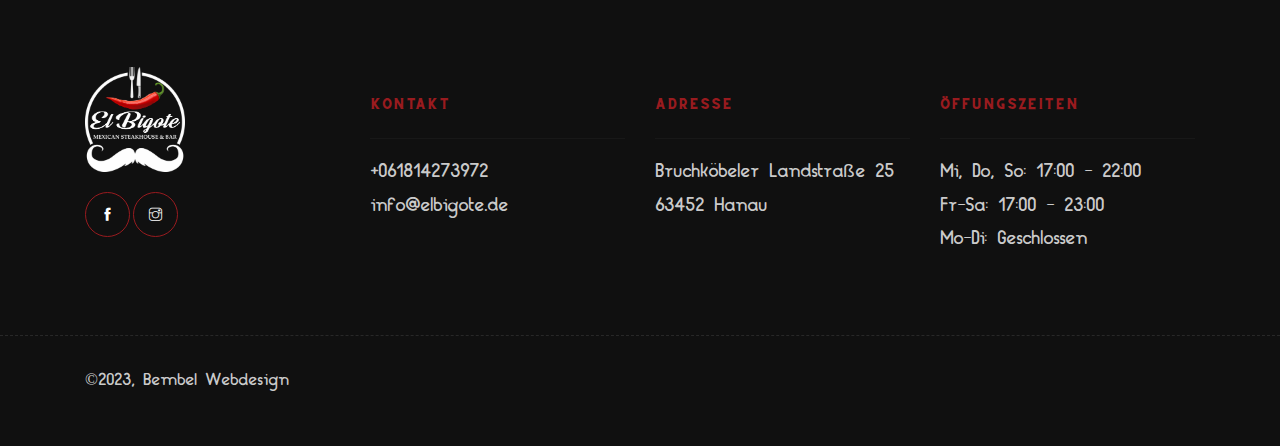
==== commit cdf0c03a: "- Release Candidate 1" ====
--- a/onepage-dark/index.html
+++ b/onepage-dark/index.html
@@ -5,7 +5,7 @@
     <meta charset="utf-8">
     <meta http-equiv="X-UA-Compatible" content="IE=edge"/>
     <meta name="viewport" content="width=device-width, initial-scale=1, maximum-scale=1"/>
-    <title>El Bigote</title>
+    <title>El Bigote Mexican Steakhouse & Bar</title>
     <link rel="shortcut icon" href="img/home/favicon.ico"/>
     <link rel="stylesheet" href="css/plugins.css"/>
     <link rel="stylesheet" href="css/style.css"/>
@@ -29,9 +29,9 @@
         <div class="collapse navbar-collapse" id="navbarSupportedContent">
             <ul class="navbar-nav ml-auto">
                 <li class="nav-item"><a class="nav-link active" href="index.html">HOME</a></li>
-                <li class="nav-item"><a class="nav-link active" href="menu.html">KARTE</a></li>
                 <li class="nav-item"><a class="nav-link active nav-öffnungszeiten"
                                         href="#öffnungszeiten"><span class="navbar-oe">Ö</span>FFNUNGSZEITEN</a></li>
+                <li class="nav-item"><a class="nav-link active" href="menu.html">KARTE</a></li>
             </ul>
         </div>
     </div>
@@ -58,13 +58,7 @@
         </div>
     </div>
 </header>
-<!-- About -->
-<!-- Menus -->
-<!-- Gallery -->
-<!-- Team -->
-<!-- Testimonials -->
-<!-- News -->
-<!-- Promo video - Opening hours -->
+<!-- Opening hours -->
 <div class="slice-section-male" style="">
     <div class="middle">
         <div class="slicing-icon-shadow-male"></div>
@@ -78,11 +72,10 @@
             <div class="row">
                 <!-- Promo video -->
                 <div class="col-md-2">
-
                 </div>
                 <!-- Opening hours -->
                 <div class="col-md-12 col-lg-10 col-xl-8 offset-md-1">
-                    <div class="opening-hours-box animate-box" data-animate-effect="fadeInUp">
+                    <div class="opening-hours-box">
                         <div class="head-box">
                             <h6></h6>
                             <h4><span class="opening-hours-oe">Ö</span>FFNUNGSZEITEN</h4>
@@ -99,7 +92,7 @@
                                         </div>
                                         <div class="col-12 col-sm-6 col-md-6 col-lg-4">
                                             <div class="cont">
-                                                <h6 class="day">Fr und Sa</h6> <span class="time">10:00</span>
+                                                <h6 class="day">Fr und Sa</h6> <span class="time">17:00</span>
                                                 <br> <span class="time">22:00</span>
                                             </div>
                                         </div>
@@ -205,7 +198,7 @@
                         <h6 class="öffnungszeiten"><span class="footer-oe">Ö</span>FFUNGSZEITEN</h6>
                         <hr style="background-color: #1b1b1b"/>
                     </div>
-                    <p>Mi, Don, Son: 17:00 - 22:00<br>Fr-Sa: 17:00 - 23:00<br>Mo-Di: Geschlossen</p>
+                    <p>Mi, Do, So: 17:00 - 22:00<br>Fr-Sa: 17:00 - 23:00<br>Mo-Di: Geschlossen</p>
                 </div>
             </div>
         </div>
